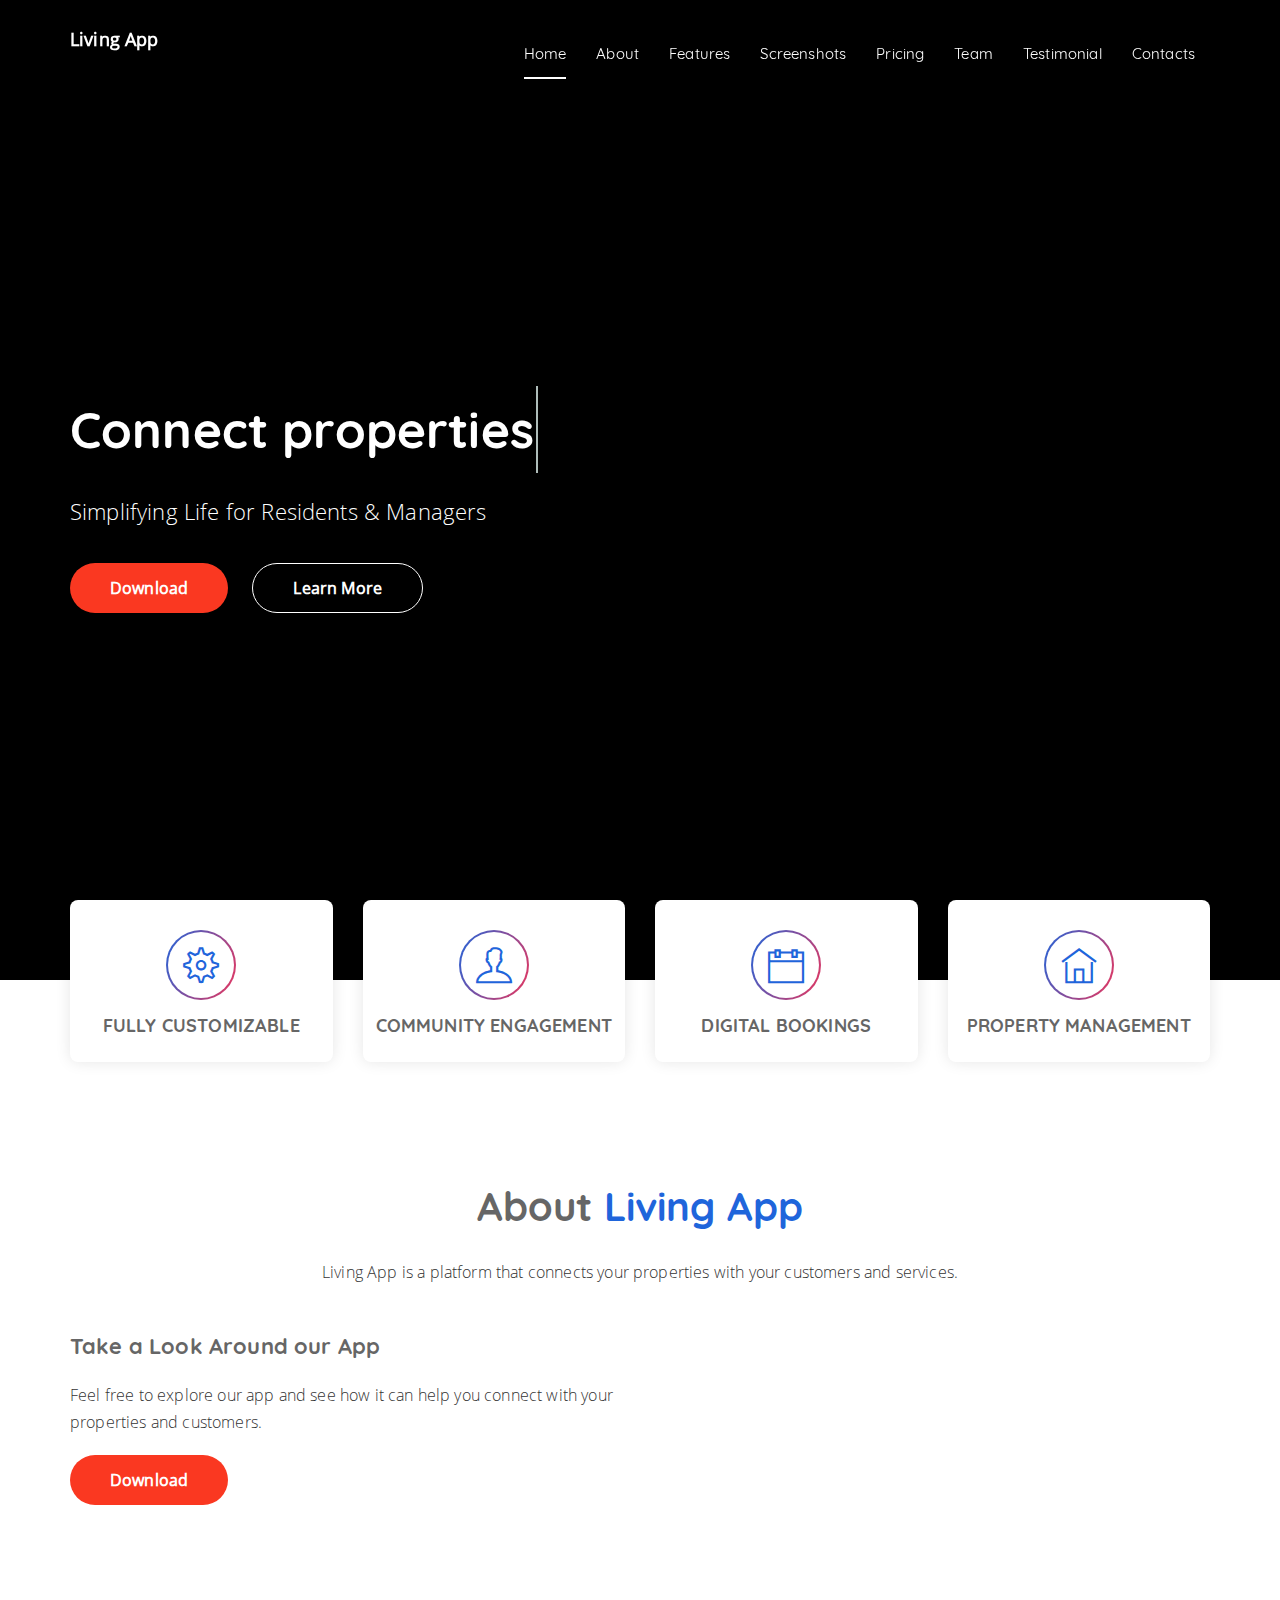
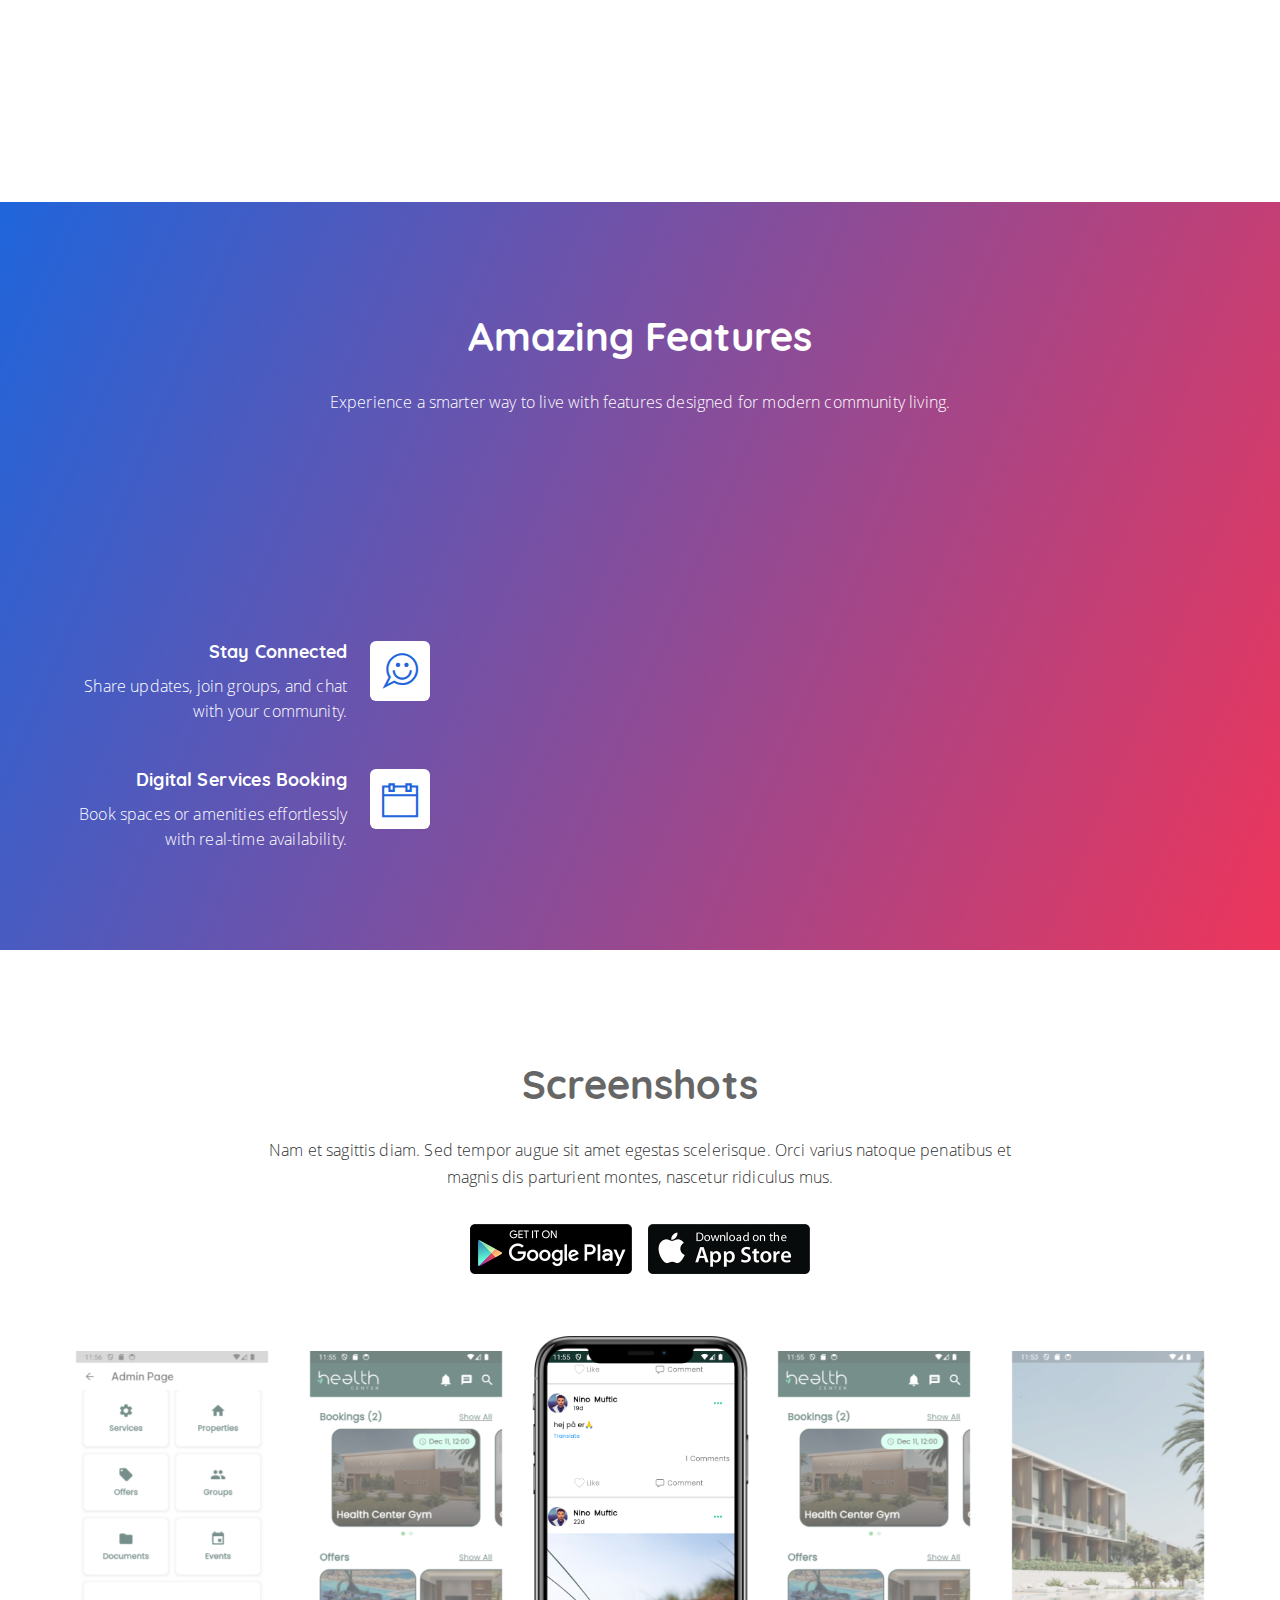
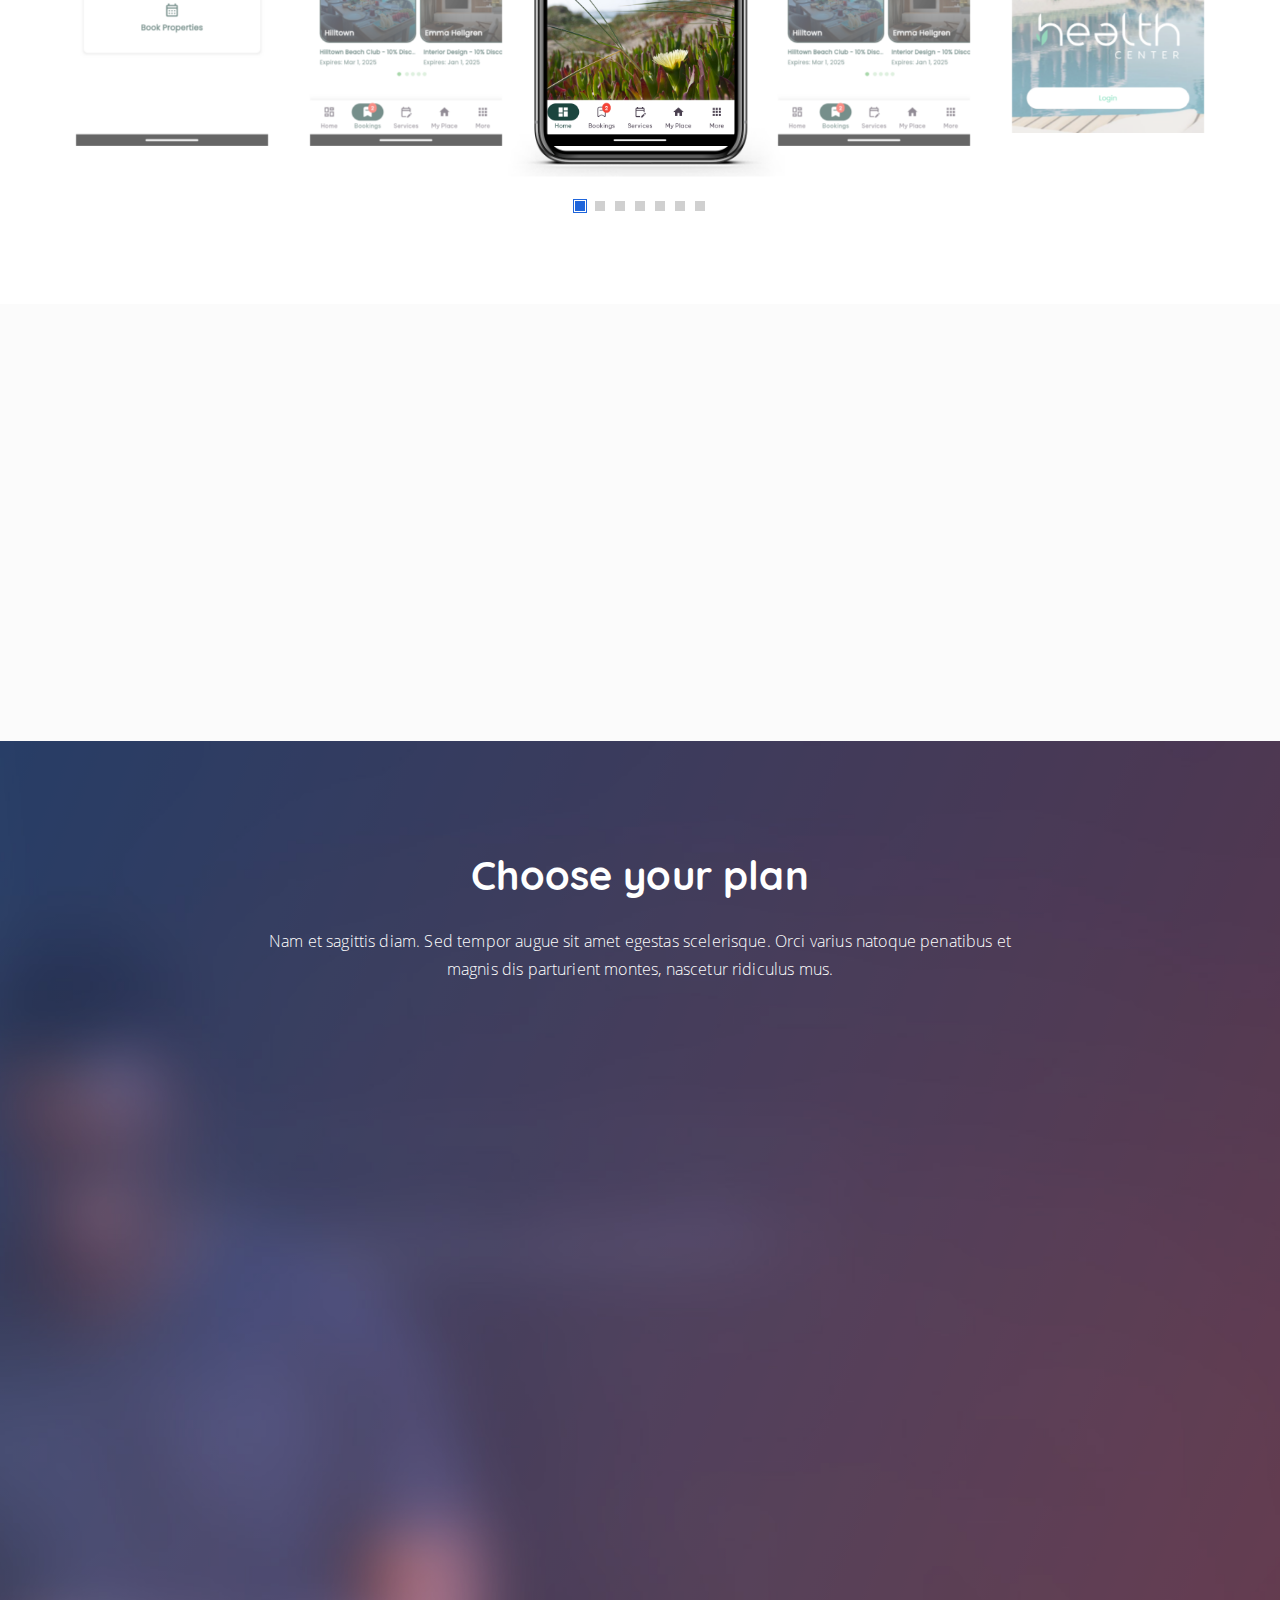
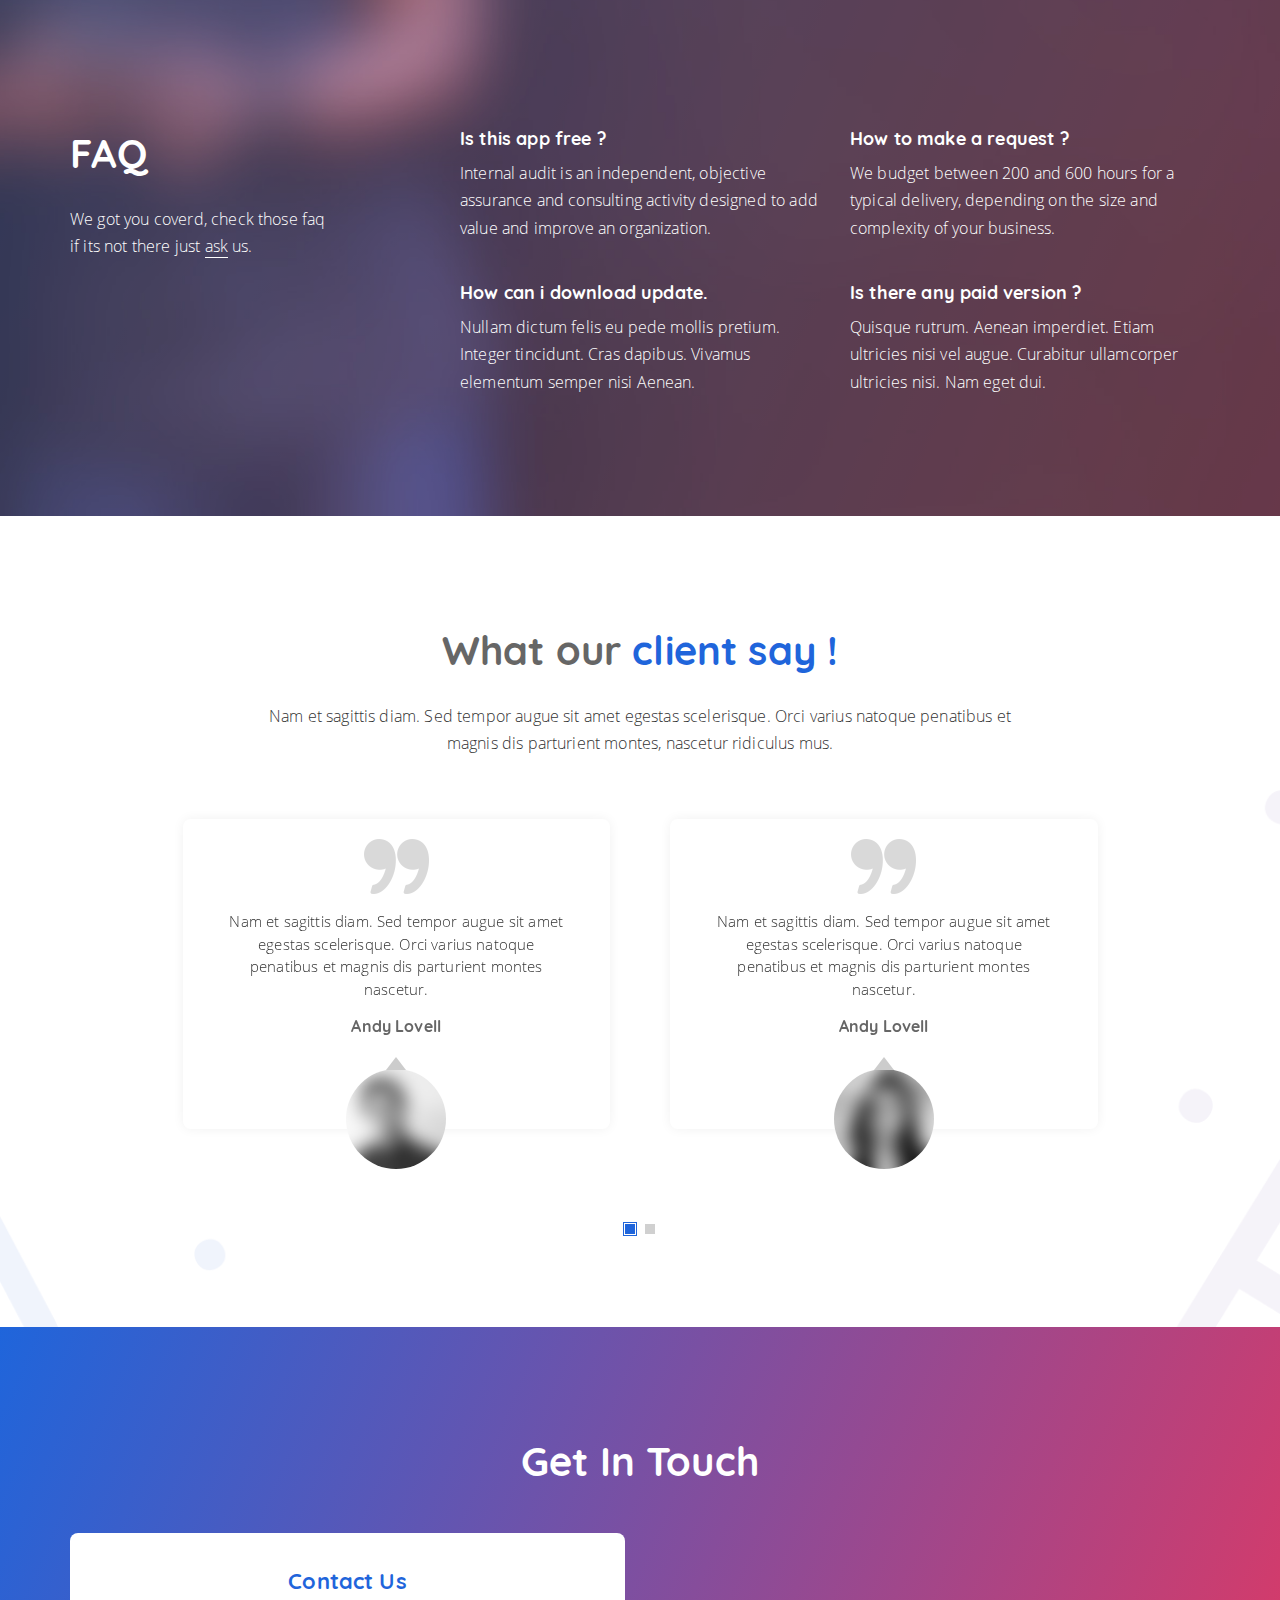
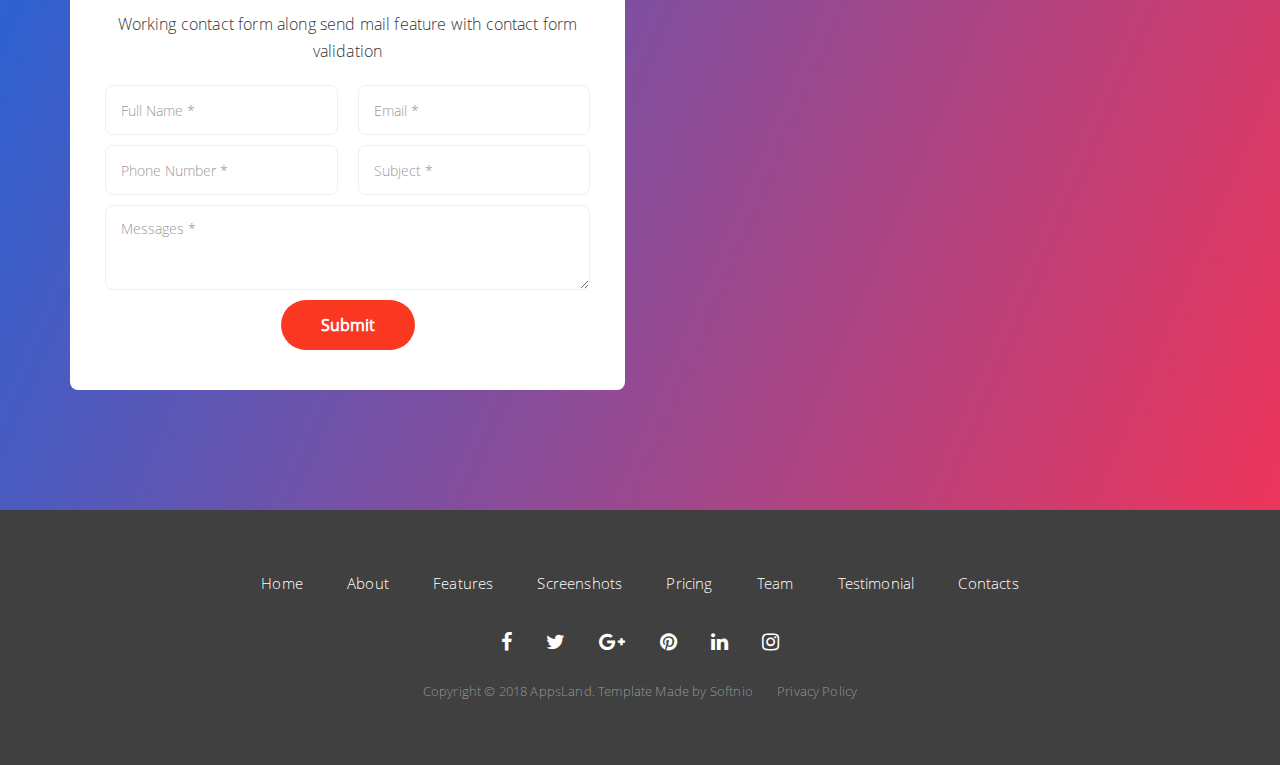
==== index.html @ a6876afb "more cleanup" ====
<!DOCTYPE html>
<html lang="zxx" class="js">
	<head>
		<meta charset="utf-8">
		<meta name="viewport" content="width=device-width, initial-scale=1.0">
		<meta name="description" content="AppsLand is a powerful App Landing HTML Template with full of customization options and features">
		<!-- Fav Icon  -->
		<link rel="shortcut icon" href="images/favicon.png">
		<!-- Site Title  -->
		<title>Living App | The Smart Community Platform for Modern Properties</title>
		<!-- Vendor Bundle CSS -->
		<link rel="stylesheet" href="assets/css/vendor.bundle.css" >
		<!-- Custom styles for this template -->
		<link href="assets/css/style.css?ver=131" rel="stylesheet">
		<link href="assets/css/theme.css?ver=131" rel="stylesheet">
		<style>
			.mockup-screen {
				transform-origin: center center;
				will-change: transform;
				position: absolute;
				transition: transform 0.8s cubic-bezier(0.4, 0, 0.2, 1);
				width: 100%;
				height: auto;
			}
			.mockup-screen-one {
				z-index: 3;
			}
			.mockup-screen-two {
				z-index: 2;
			}
			.mockup-screen-three {
				z-index: 1;
			}
			.header-mockup {
				position: relative;
				min-height: 500px;
			}
		</style>
	</head>
	<body class="overflow-scroll">
       	
		<!-- Start .header-section -->
		<div id="home" class="header-section flex-box-middle section gradiant-background overflow-hidden">
			<!-- <div id="particles-js" class="particles-container"></div> -->
			<div class="video-container">
				<video autoplay muted loop playsinline class="video-background">
					<source src="assets/videos/properties.mp4" type="video/mp4">
					Your browser does not support the video tag.
				</video>
				<div class="video-overlay"></div>
			</div>
			<div id="navigation" class="navigation is-transparent" data-spy="affix" data-offset-top="5">
				<nav class="navbar navbar-default">
					<div class="container">
						<!-- Brand and toggle get grouped for better mobile display -->
						<div class="navbar-header">
							<button type="button" class="navbar-toggle collapsed" data-toggle="collapse" data-target="#site-collapse-nav" aria-expanded="false">
								<span class="sr-only">Toggle navigation</span>
								<span class="icon-bar"></span>
								<span class="icon-bar"></span>
								<span class="icon-bar"></span>
							</button>
							<a class="navbar-brand" href="./">
								<span class="logo logo-light" style="color: white; font-weight: bold;">Living App</span>
								<span class="logo logo-color" style="color: #1a237e; font-weight: bold;">Living App</span>
							</a>
						</div>

						<!-- Collect the nav links, forms, and other content for toggling -->
						<div class="collapse navbar-collapse font-secondary" id="site-collapse-nav">
							<ul class="nav nav-list navbar-nav navbar-right">
								<li><a class="nav-item" href="#home">Home</a></li>
								<li><a class="nav-item" href="#about">About</a></li>
								<li><a class="nav-item" href="#features">Features</a></li>
								<li><a class="nav-item" href="#screenshots">Screenshots</a></li>
								<li><a class="nav-item" href="#pricing">Pricing</a></li>
								<li><a class="nav-item" href="#team">Team</a></li>
								<li><a class="nav-item" href="#testimonial">Testimonial</a></li>
								<li><a class="nav-item" href="#contacts">Contacts</a></li>
							</ul>
						</div><!-- /.navbar-collapse -->
					</div><!-- /.container -->
				</nav>
			</div><!-- .navigation -->
			
			<div class="header-content">
				<div class="container">
					<div class="row">
						<div class="col-md-6">
							<div class="header-texts">
								<h1 class="cd-headline clip is-full-width wow fadeInUp" data-wow-duration=".5s">
									<span>Connect </span> 
									<span class="cd-words-wrapper">
										<b class="is-visible">properties</b>
										<b>customers</b>
										<b>services</b>

									</span>
								</h1>
								<p class="lead wow fadeInUp" data-wow-duration=".5s" data-wow-delay=".3s">Simplifying Life for Residents & Managers</p>
								<ul class="buttons">
									<li><a href="#" class="button wow fadeInUp" data-wow-duration=".5s" data-wow-delay=".6s">Download</a></li>
									<li><a href="#" class="button button-border button-transparent wow fadeInUp" data-wow-duration=".5s" data-wow-delay=".9s">Learn More</a></li>
								</ul>
							</div>
						</div><!-- .col -->
					<!-- 	<div class="col-md-6 header-mockup">
							<div class="mockup-screen mockup-screen-one wow fadeInRight" data-wow-duration=".5s" id="mockup1"><img src="images/hs-1.png" alt="header screen" /></div>
							<div class="mockup-screen mockup-screen-two wow fadeInRight" data-wow-duration=".5s" data-wow-delay=".3s" id="mockup2"><img src="images/hs-2.png" alt="header screen" /></div>
							<div class="mockup-screen mockup-screen-three wow fadeInRight" data-wow-duration=".5s" data-wow-delay=".6s" id="mockup3"><img src="images/hs-3.png" alt="header screen" /></div>
						</div> -->
						<!-- .col -->
					</div><!-- .row -->
				</div><!-- .container -->
			</div><!-- .header-content -->	
		</div><!-- .header-section -->
		
		
		<!-- Start .feature-boxes  -->
		<div class="feature-boxes">
			<div class="container">
				<div class="row text-center">
					<div class="col-md-3 col-sm-6">
						<div class="box wow fadeInUp" data-wow-duration=".5s">
							<div class="box-icon">
								<em class="ti ti-settings"></em>
							</div>
							<h4>Fully Customizable</h4>
						</div>
					</div><!-- .col -->
					<div class="col-md-3 col-sm-6">
						<div class="box wow fadeInUp" data-wow-duration=".5s" data-wow-delay=".3s">
							<div class="box-icon">
								<em class="ti ti-user"></em>
							</div>
							<h4>Community Engagement</h4>
						</div>
					</div><!-- .col -->
					<div class="col-md-3 col-sm-6">
						<div class="box wow fadeInUp" data-wow-duration=".5s" data-wow-delay=".6s">
							<div class="box-icon">
								<em class="ti ti-calendar"></em>
							</div>
							<h4>Digital Bookings</h4>
						</div>
					</div><!-- .col -->
					<div class="col-md-3 col-sm-6">
						<div class="box wow fadeInUp" data-wow-duration=".5s" data-wow-delay=".9s">
							<div class="box-icon">
								<em class="ti ti-home"></em>
							</div>
							<h4>Property Management</h4>
						</div>
					</div><!-- .col -->
				</div><!-- .row -->
			</div><!-- .container -->
		</div><!-- .header-features -->
		
		
		<!-- Start .about-section  -->
		<div id="about" class="about-section section pb-90 white-bg">
			<div class="container tab-fix">
				<div class="section-head text-center">
					<div class="row">
						<div class="col-md-8 col-md-offset-2">
							<h2 class="heading">About <span>Living App</span></h2>
							<p>Living App is a platform that connects your properties with your customers and services.</p>
						</div>
					</div>
				</div><!-- .section-head -->
				<div class="row tab-center mobile-center">
					<div class="col-md-6">
						<div class="txt-entry">
							<h3>Take a Look Around our App</h3>
							<p>Feel free to explore our app and see how it can help you connect with your properties and customers.</p>
							<a href="#" class="button">Download</a>
						</div>
					</div><!-- .col -->
					<div class="col-md-6">
						<div class="video wow fadeInRight" data-wow-duration=".5s">
							<img src="images/about-video.jpg" alt="about-video" />
							<div class="video-overlay gradiant-background"></div>
							<a href="https://www.youtube.com/watch?v=kuceVNBTJio" class="video-play" data-effect="mfp-3d-unfold"><i class="fa fa-play"></i></a>
						</div>
					</div><!-- .col -->
				</div><!-- .row -->
			</div><!-- .container -->
		</div><!-- .about-section  -->
		
		
		<!-- Start .features-section  -->
		<div id="features" class="features-section section gradiant-background">
			<div class="container tab-fix">
				<div class="section-head heading-light text-center">
					<div class="row">
						<div class="col-md-8 col-md-offset-2">
							<h2 class="heading heading-light">Amazing Features</h2>
							<p>Experience a smarter way to live with features designed for modern community living.</p>
						</div>
					</div>
				</div><!-- .section-head -->
				<div class="features-content pt-10">
					<div class="row">
						<div class="col-md-4">
							<div class="features-list text-right tab-left mobile-left">
								<div class="single-features icon-right wow fadeIn">
									<em class="ti ti-palette"></em>
									<h4>Tailored & White-Labeled</h4>
									<p>Fully customizable to reflect your property's unique brand.</p>
								</div>
								<div class="single-features icon-right">
									<em class="ti ti-comments-smiley"></em>
									<h4>Stay Connected </h4>
									<p>Share updates, join groups, and chat with your community.</p>
								</div>
								<div class="single-features icon-right">
									<em class="ti ti-calendar"></em>
									<h4>Digital Services Booking</h4>
									<p>Book spaces or amenities effortlessly with real-time availability.</p>
								</div>
							</div>
						</div><!-- .col -->
						<div class="col-md-4 pull-right">
							<div class="features-list wow fadeIn">
								<div class="single-features">
									<em class="ti ti-crown"></em>
									<h4>Plan Social Gatherings</h4>
									<p>Organize events, RSVP, and keep everyone in the loop.</p>
								</div>
								<div class="single-features">
									<em class="ti ti-headphone-alt"></em>
									<h4>Instant Help, Anytime</h4>
									<p>Chat live with property staff for quick issue resolutions.</p>
								</div>
								<div class="single-features">
									<em class="ti ti-gift"></em>
									<h4>Support Locals & Save</h4>
									<p>Discover discounts at nearby shops, restaurants, and services.</p>
								</div>
							</div>
						</div><!-- .col -->
						<div class="col-md-4 text-center push-left">
							<div class="fearures-mockup iphonex wow fadeInUp" data-wow-duration="1s">
								<img src="images/sc-3.png" alt="features-mockup" />
							</div>
						</div><!-- .col -->
					</div><!-- .row -->
				</div><!-- .features-content -->
			</div><!-- .container -->
		</div><!-- .features-section  -->
		
		
		<!-- Start .screenshots-section  -->
		<div id="screenshots" class="screenshots-section section pb-120 white-bg">
			<div class="container">
				<div class="section-head text-center">
					<div class="row">
						<div class="col-md-8 col-md-offset-2">
							<h2 class="heading">Screenshots</h2>
							<p>Nam et sagittis diam. Sed tempor augue sit amet egestas scelerisque. Orci varius natoque penatibus et magnis dis parturient montes, nascetur ridiculus mus.</p>
							<ul class="download-buttons">
								<li><a href="#"><img src="images/google-play.png" alt="google-play" /></a></li>
								<li><a href="#"><img src="images/app-store.png" alt="app-store" /></a></li>
							</ul>
						</div>
					</div>
				</div><!-- .section-head  -->
				<div class="row">
					<div class="col-md-12">
						<div class="tab-fix">
							<div class="image-carousel has-carousel slide-screen iphonex owl-carousel owl-theme"  data-items="5" data-center="true" data-loop="true" data-auto="true" data-dots="true" data-navs="false">
								<div class="item"><img src="images/sc-1.png" alt="screenshoots" /></div>
								<div class="item"><img src="images/sc-2.png" alt="screenshoots" /></div>
								<div class="item"><img src="images/sc-3.png" alt="screenshoots" /></div>
								<div class="item"><img src="images/sc-4.png" alt="screenshoots" /></div>
								<div class="item"><img src="images/sc-5.png" alt="screenshoots" /></div>
								<div class="item"><img src="images/sc-6.png" alt="screenshoots" /></div>
								<div class="item"><img src="images/sc-2.png" alt="screenshoots" /></div>
							</div>
						</div><!-- .col -->
					</div><!-- .col -->
				</div><!-- .row -->
			</div><!-- .container-fluid -->
		</div><!-- .screenshots-section  -->
		
		
		<!-- Start .statistics-section  -->
		<div class="statistics-section section pt-120 pb-90 grey-background">
			<div class="container">
				<div class="row text-center">
					<div class="col-md-3 col-sm-6">
						<div class="box wow fadeIn" data-wow-duration=".5s">
							<div class="box-icon">
								<em class="ti ti-user"></em>
							</div>
							<h5>156k<span class="font-primary">Happy User</span></h5>
						</div>
					</div><!-- .col  -->
					<div class="col-md-3 col-sm-6">
						<div class="box wow fadeIn" data-wow-duration=".5s" data-wow-delay=".3s">
							<div class="box-icon">
								<em class="ti ti-list-ol"></em>
							</div>
							<h5>1529k<span class="font-primary">Line of Code</span></h5>
						</div>
					</div><!-- .col  -->
					<div class="col-md-3 col-sm-6">
						<div class="box wow fadeIn" data-wow-duration=".5s" data-wow-delay=".6s">
							<div class="box-icon">
								<em class="ti ti-download"></em>
							</div>
							<h5>156k<span class="font-primary">Downloads</span></h5>
						</div>
					</div><!-- .col  -->
					<div class="col-md-3 col-sm-6">
						<div class="box wow fadeIn" data-wow-duration=".5s" data-wow-delay=".9s">
							<div class="box-icon">
								<em class="ti ti-star"></em>
							</div>
							<h5>4.9/5<span class="font-primary">App Rates</span></h5>
						</div>
					</div><!-- .col  -->
				</div><!-- .row  -->
			</div><!-- .container  -->
		</div><!-- Start .statistics-section  -->
		
		
		<!-- Start .pricing-section  -->
		<div id="pricing" class="pricing-section section pb-80">
			<div class="imagebg">
				<img src="images/pricing-bg.jpg" alt="pricing-bg">
			</div>
			<div class="gradiant-background gradiant-overlay gradiant-light"></div><!-- .gradiant-background  /exta div for transparent gradiant overlay /  -->
			<div class="container tab-fix">
				<div class="section-head heading-light text-center">
					<div class="row">
						<div class="col-md-8 col-md-offset-2">
						<h2 class="heading heading-light">Choose your plan</h2>
						<p>Nam et sagittis diam. Sed tempor augue sit amet egestas scelerisque. Orci varius natoque penatibus et magnis dis parturient montes, nascetur ridiculus mus.</p>
						</div>
					</div>
				</div><!-- .col -->
				<div class="row text-center">
					<div class="col-md-4 col-sm-12">
						<div class="pricing-box wow fadeIn" data-wow-duration="1s">
							<div class="pricing-top gradiant-background">
								<h5>Basic Plan</h5>
								<h2>$19.99</h2>
							</div>
							<div class="pricing-bottom">
								<ul class="text-left">
									<li><em class="ti ti-check"></em>Always Open</li>
									<li><em class="ti ti-check"></em>Free Tutorial</li>
									<li><em class="ti ti-close"></em>24/7 Live Support</li>
									<li><em class="ti ti-close"></em>Free Subscription</li>
									<li><em class="ti ti-close"></em>12 Videos</li>
								</ul>
								<a href="#" class="button button-uppercase"> Sign Up</a>
							</div>
						</div>
					</div><!-- .col  -->
					<div class="col-md-4 col-sm-12">
						<div class="pricing-box wow fadeIn" data-wow-duration="1s">
							<div class="pricing-top gradiant-background">
								<span class="pricing-badge">Most Popular</span>
								<h5>Premium plan</h5>
								<h2>$31.99</h2>
							</div>
							<div class="pricing-bottom">
								<ul class="text-left">
									<li><em class="ti ti-check"></em>Always Open</li>
									<li><em class="ti ti-check"></em>Free Tutorial</li>
									<li><em class="ti ti-check"></em>24/7 Live Support</li>
									<li><em class="ti ti-close"></em>Free Subscription</li>
									<li><em class="ti ti-close"></em>12 Videos</li>
								</ul>
								<a href="#" class="button button-uppercase"> Sign Up</a>
							</div>
						</div>
					</div><!-- .col  -->
					<div class="col-md-4 col-sm-12">
						<div class="pricing-box wow fadeIn" data-wow-duration="1s">
							<div class="pricing-top gradiant-background">
								<h5>Business Plan</h5>
								<h2>$49.99</h2>
							</div>
							<div class="pricing-bottom">
								<ul class="text-left">
									<li><em class="ti ti-check"></em>Always Open</li>
									<li><em class="ti ti-check"></em>Free Tutorial</li>
									<li><em class="ti ti-check"></em>24/7 Live Support</li>
									<li><em class="ti ti-check"></em>Free Subscription</li>
									<li><em class="ti ti-check"></em>12 Videos</li>
								</ul>
								<a href="#" class="button button-uppercase"> Sign Up</a>
							</div>
						</div>
					</div><!-- .col  -->
				</div><!-- .row -->
				<div class="faq pt-90">
					<div class="row tab-center mobile-center tab-fix">
						<div class="col-md-3">
							<div class="side-heading heading-light">
								<h2 class="heading heading-light">FAQ</h2>
								<p>We got you coverd, check those faq if its not there just <a class="nav-item" href="#contacts">ask</a> us.</p>
							</div>
						</div><!-- .col  -->
						<div class="col-md-8 col-md-offset-1">
							<div class="row">
								<div class="col-sm-6">
									<div class="faqs">
										<h4 class="faq-heading">Is this app free ?</h4>
										<p>Internal audit is an independent, objective assurance and consulting activity designed to add value and improve an organization.</p>
									</div>
								</div><!-- .col  -->
								<div class="col-sm-6">
									<div class="faqs">
										<h4 class="faq-heading">How to make a request ?</h4>
										<p>We budget between 200 and 600 hours for a typical delivery, depending on the size and complexity of your business.</p>
									</div>
								</div><!-- .col  -->
							</div><!-- .row  -->
							<div class="row">
								<div class="col-sm-6">
									<div class="faqs">
										<h4 class="faq-heading">How can i download update.</h4>
										<p>Nullam dictum felis eu pede mollis pretium. Integer tincidunt. Cras dapibus. Vivamus elementum semper nisi Aenean.</p>
									</div>
								</div><!-- .col  -->
								<div class="col-sm-6">
									<div class="faqs">
										<h4 class="faq-heading">Is there any paid version ?</h4>
										<p>Quisque rutrum. Aenean imperdiet. Etiam ultricies nisi vel augue. Curabitur ullamcorper ultricies nisi. Nam eget dui.</p>
									</div>
								</div><!-- .col  -->
							</div><!-- .row  -->
						</div><!-- .col  -->
					</div><!-- .row  -->
				</div><!-- .faq  -->
			</div><!-- .container -->
		</div><!-- .pricing-section  -->
		
		<!-- Start .testimonial-section  -->
		<div id="testimonial" class="testimonial-section section white-bg pb-120">
			<div class="imagebg">
				<img src="images/testimonial-bg.png" alt="testimonial-bg">
			</div>
			<div class="container">
				<div class="section-head text-center">
					<div class="row">
						<div class="col-md-8 col-md-offset-2">
							<h2 class="heading">What our <span>client say !</span></h2>
							<p>Nam et sagittis diam. Sed tempor augue sit amet egestas scelerisque. Orci varius natoque penatibus et magnis dis parturient montes, nascetur ridiculus mus.</p>
						</div>
					</div>
				</div><!-- .section-head  -->
				<div class="row">
					<div class="col-md-10 col-md-offset-1">
						<div class="testimonial-carousel has-carousel" data-items="2" data-loop="true" data-dots="true" data-auto="true" data-navs="false">
							<div class="item text-center">
								<div class="quotes">
									<img src="images/quote-icon.png" class="quote-icon" alt="quote-icon" />
									<blockquote>Nam et sagittis diam. Sed tempor augue sit amet egestas scelerisque. Orci varius natoque penatibus et magnis dis parturient montes nascetur.</blockquote>
									<h6>Andy Lovell</h6>
									<div class="client-image">
										<img src="images/client-1.jpg" alt="client" />
									</div>
								</div>
							</div>
							<div class="item text-center">
								<div class="quotes">
									<img src="images/quote-icon.png" class="quote-icon" alt="quote-icon" />
									<blockquote>Nam et sagittis diam. Sed tempor augue sit amet egestas scelerisque. Orci varius natoque penatibus et magnis dis parturient montes nascetur.</blockquote>
									<h6>Andy Lovell</h6>
									<div class="client-image">
										<img src="images/client-2.jpg" alt="client" />
									</div>
								</div>
							</div>
							<div class="item text-center">
								<div class="quotes">
									<img src="images/quote-icon.png" class="quote-icon" alt="quote-icon" />
									<blockquote>Nam et sagittis diam. Sed tempor augue sit amet egestas scelerisque. Orci varius natoque penatibus et magnis dis parturient montes nascetur.</blockquote>
									<h6>Andy Lovell</h6>
									<div class="client-image">
										<img src="images/client-1.jpg" alt="client" />
									</div>
								</div>
							</div>
						</div><!-- .testimonial-carousel  -->
					</div><!-- .col  -->
				</div><!-- .row  -->
			</div><!-- .container  -->
		</div><!-- .testimonial-section  -->
		
		
		<!-- Start .contact-section  -->
		<div id="contacts" class="contact-section section gradiant-background pb-90">
			<div class="container">
				<div class="section-head heading-light text-center">
					<div class="row">
						<div class="col-md-8 col-md-offset-2">
							<h2 class="heading heading-light">Get In Touch</h2>
						</div>
					</div>
				</div>
				<div class="row">
					<div class="col-md-6">
						<div class="contact-form white-bg text-center">
							<h3>Contact Us</h3>
							<p>Working contact form along send mail feature with contact form validation</p>
							<form id="contact-form" class="form-message" action="form/contact.php" method="post">
								<div class="form-results"></div>
								<div class="form-group row fix-gutter-10">
									<div class="form-field col-sm-6 gutter-10 form-m-bttm">
										<input name="contact-name" type="text" placeholder="Full Name *" class="form-control required">
									</div>
									<div class="form-field col-sm-6 gutter-10">
										<input name="contact-email" type="email" placeholder="Email *" class="form-control required email">
									</div>
								</div>
								<div class="form-group row fix-gutter-10">
									<div class="form-field col-md-6 gutter-10 form-m-bttm">
										<input name="contact-phone" type="text" placeholder="Phone Number *" class="form-control required">
									</div>
									<div class="form-field col-md-6 gutter-10">
										<input name="contact-subject" type="text" placeholder="Subject *" class="form-control required">
									</div>
								</div>
								<div class="form-group row">
									<div class="form-field col-md-12">
										<textarea name="contact-message" placeholder="Messages *" class="txtarea form-control required"></textarea>
									</div>
								</div>
								<input type="text" class="hidden" name="form-anti-honeypot" value="">
								<button type="submit" class="button solid-btn sb-h">Submit</button>
							</form>
						</div>
					</div><!-- .col  -->
				<!-- 	<div class="col-md-6">
						<div class="contact-info white-bg">
							<div class="row">
								<div class="col-sm-6">
									<h6><em class="fa fa-envelope"></em> example@gmail.com</h6>
								</div>
								<div class="col-sm-6">
									<h6><em class="fa fa-phone"></em> (+123) 456 - 7890</h6>
								</div>
							</div>
							<div class="row">
								<div class="col-sm-12">
									<h6><em class="fa fa-map-marker"></em> 217 Summit Boulevard Birmingham, AL 35243</h6>
								</div>
							</div>
						</div>
						<div id="gMap" class="google-map"></div>
					</div> -->
				</div><!-- .row  -->
			</div><!-- .container  -->
		</div><!-- .contact-section  -->
		
		
		<!-- Start .footer-section  -->
		<div class="footer-section section">
			<div class="container">
				<div class="row text-center">
					<div class="col-md-12">
						<ul class="footer-navigation inline-list">
							<li><a class="nav-item" href="#home">Home</a></li>
							<li><a class="nav-item" href="#about">About</a></li>
							<li><a class="nav-item" href="#features">Features</a></li>
							<li><a class="nav-item" href="#screenshots">Screenshots</a></li>
							<li><a class="nav-item" href="#pricing">Pricing</a></li>
							<li><a class="nav-item" href="#team">Team</a></li>
							<li><a class="nav-item" href="#testimonial">Testimonial</a></li>
							<li><a class="nav-item" href="#contacts">Contacts</a></li>
						</ul>
						<ul class="social-list inline-list">
							<li><a href="#"><em class="fa fa-facebook"></em></a></li>
							<li><a href="#"><em class="fa fa-twitter"></em></a></li>
							<li><a href="#"><em class="fa fa-google-plus"></em></a></li>
							<li><a href="#"><em class="fa fa-pinterest"></em></a></li>
							<li><a href="#"><em class="fa fa-linkedin"></em></a></li>
							<li><a href="#"><em class="fa fa-instagram"></em></a></li>
						</ul>
						<ul class="footer-links inline-list">
							<li>Copyright © 2018 AppsLand. Template Made by <a target="_blank" href="http://softnio.com/">Softnio</a></li>
							<li><a href="#">Privacy Policy</a></li>
						</ul>
					</div><!-- .col  -->
				</div><!-- .row  -->
			</div><!-- .container  -->
		</div><!-- .footer-section  -->
		
		<!-- Preloader !remove please if you do not want -->
		<div id="preloader"><div id="status">&nbsp;</div></div> 
		<!-- Preloader End -->
		
		<!-- Google Map Script -->
		<script src="https://maps.google.com/maps/api/js?key=AIzaSyD6cxB4idvB67_Mz1ScQn-_nBJmltUaS-g"></script> 
		<script src="assets/js/googleMap.js"></script>

		<!-- JavaScript
		================================================== -->
		<!-- Placed at the end of the document so the pages load faster -->
		
		<script src="assets/js/jquery.bundle.js"></script>
		<script src="assets/js/script.js"></script>
		
		<script>
		document.addEventListener('DOMContentLoaded', function() {
			const mockups = document.querySelectorAll('.mockup-screen');
			let isAnimating = false;
			
			mockups.forEach(mockup => {
				mockup.addEventListener('click', function(e) {
					if (isAnimating) return;
					isAnimating = true;
					
					const clickedMockup = e.currentTarget;
					const positions = Array.from(mockups).map(m => ({
						element: m,
						class: m.className
					}));
					
					// Animate clicked mockup
					clickedMockup.style.transform = 'translate(20px, -20px) rotate(5deg)';
					
					setTimeout(() => {
						// Update positions
						mockups[0].className = positions[2].class;
						mockups[1].className = positions[0].class;
						mockups[2].className = positions[1].class;
						
						// Reset transform
						clickedMockup.style.transform = 'none';
						
						setTimeout(() => {
							isAnimating = false;
						}, 800);
					}, 400);
				});
			});
		});
		</script>
		
	</body>
</html>
---- assets/css/theme.css ----
/*!
Template :	AppsLand @by Softnio
Preset   :	Default
Version	 :	1.3.1
Updated	 :	10.22.2018
*/
.active .steps h4,
.heading span,
.box-icon .fa,
.box-icon .ti,
.video-play,
.video-play:hover,
.video-play:focus,
.owl-theme .owl-nav [class*=owl-],
.single-features .ti,
.single-features .fa,
.contact-form h3,
.contact-info h6 .fa,
.footer-navigation li a:hover,
.social-list li a:hover,
.owl-theme .owl-nav [class*="owl-"]:hover,
.footer-links li a:hover{
	color:#1F65DB;
}

.pricing-bottom .ti-check{
	color:#00d578;
}

.pricing-bottom .ti-close{
	color:#de0000;
}

.owl-theme .owl-dots .owl-dot span:after,
.affix .navbar-default .navbar-toggle, 
.affix .navbar-default .navbar-toggle,
.navbar-default .navbar-toggle:hover, 
.navbar-default .navbar-toggle:focus {
	border-color:#1F65DB;
}
.primary-bg{
	background: #1F65DB;
}
.secondary-bg{
	background: #ED355B;
}
.owl-theme .owl-dots .owl-dot.active span, 
.owl-theme .owl-dots .owl-dot:hover span,
.affix .navbar-default .navbar-toggle, 
.affix .navbar-default .navbar-toggle,
.navbar-default .navbar-toggle:hover, 
.navbar-default .navbar-toggle:focus {
	background: #1F65DB;
}
.button{
	background: #FA3821;
}
.button:hover {
	background: #1F65DB;
}
.header-texts .button{
	background: #FA3821;
	color: #fff;
}
.header-texts .button:hover {
	background: #fff;
	color: #FA3821;
}
.button.button-transparent{
	background:transparent;
}
.button.button-transparent:hover{
	background: #fff;
	color: #FA3821;
	border-color: #fff;
}

.navbar-default .navbar-nav > li > a.button,
.navbar-default .navbar-nav > li > a.button:focus{
	border:2px solid #FA3821;
	background: #FA3821;
}
.navbar-default .navbar-nav > li > a.button:hover{
	color: #FA3821;
}
.affix .navbar-default .navbar-nav > li > a.button:hover,
.affix .navbar-default .navbar-nav > li.active > a.button,
.affix .navbar-default .navbar-nav > li.active > a.button:focus{
	color: #FA3821;
	border-color: #FA3821;
}

.gradiant-background,
.box-icon,
.team-member .team-photo:after{
	background-image: -o-linear-gradient(157deg, #ED355B 0%, #1F65DB 100%);
	background-image: linear-gradient(293deg, #ED355B 0%, #1F65DB 100%);
}
.meta-heading{
	color: #1F65DB;
	margin-bottom: 5px;
}
.feature-col .icon{
	background: #F2F7FF;
	color: #1F65DB;
}
.button.alt{
	background: #fff;
	color: #1F65DB;
}
.button.alt:hover{
	background: #1F65DB;
	color: #fff;
}
.button.light{
	background: #F2F7FF;
	color: #1F65DB;
}
.button.light:hover{
	background:#00deec; 
	color: #fff;
}
.bg-circle .small, .bg-circle .big{
	background: #F2F7FF;
}
.bg-circle .big:before{
	background-image: -o-linear-gradient(157deg, #fff 0%, #ED355B 100%);
	background-image: linear-gradient(157deg, #fff 0%, #ED355B 100%);
}
.bg-circle .big:after{
	background-image: -o-linear-gradient(157deg, #fff 0%, #1F65DB 100%);
	background-image: linear-gradient(157deg, #fff 0%, #1F65DB 100%);
}
 .pricing-box.alt h5{
 	color: #1F65DB;
 }

@media only screen and (max-width: 991px) {
	.navbar-default .in .navbar-nav > li > a:hover,
	.navbar-default .in .navbar-nav > li > a:focus,
	.affix .navbar-default .navbar-nav > li > a:hover,
	.affix .navbar-default .navbar-nav > li > a:focus,
	.affix .navbar-default .navbar-nav > .active > a, 
	.affix .navbar-default .navbar-nav > .active > a:hover, 
	.affix .navbar-default .navbar-nav > .active > a:focus {
		background:#1F65DB;
	}

}

.theme-pro .section.gradiant-background{
	background: #ecf4fd;
}
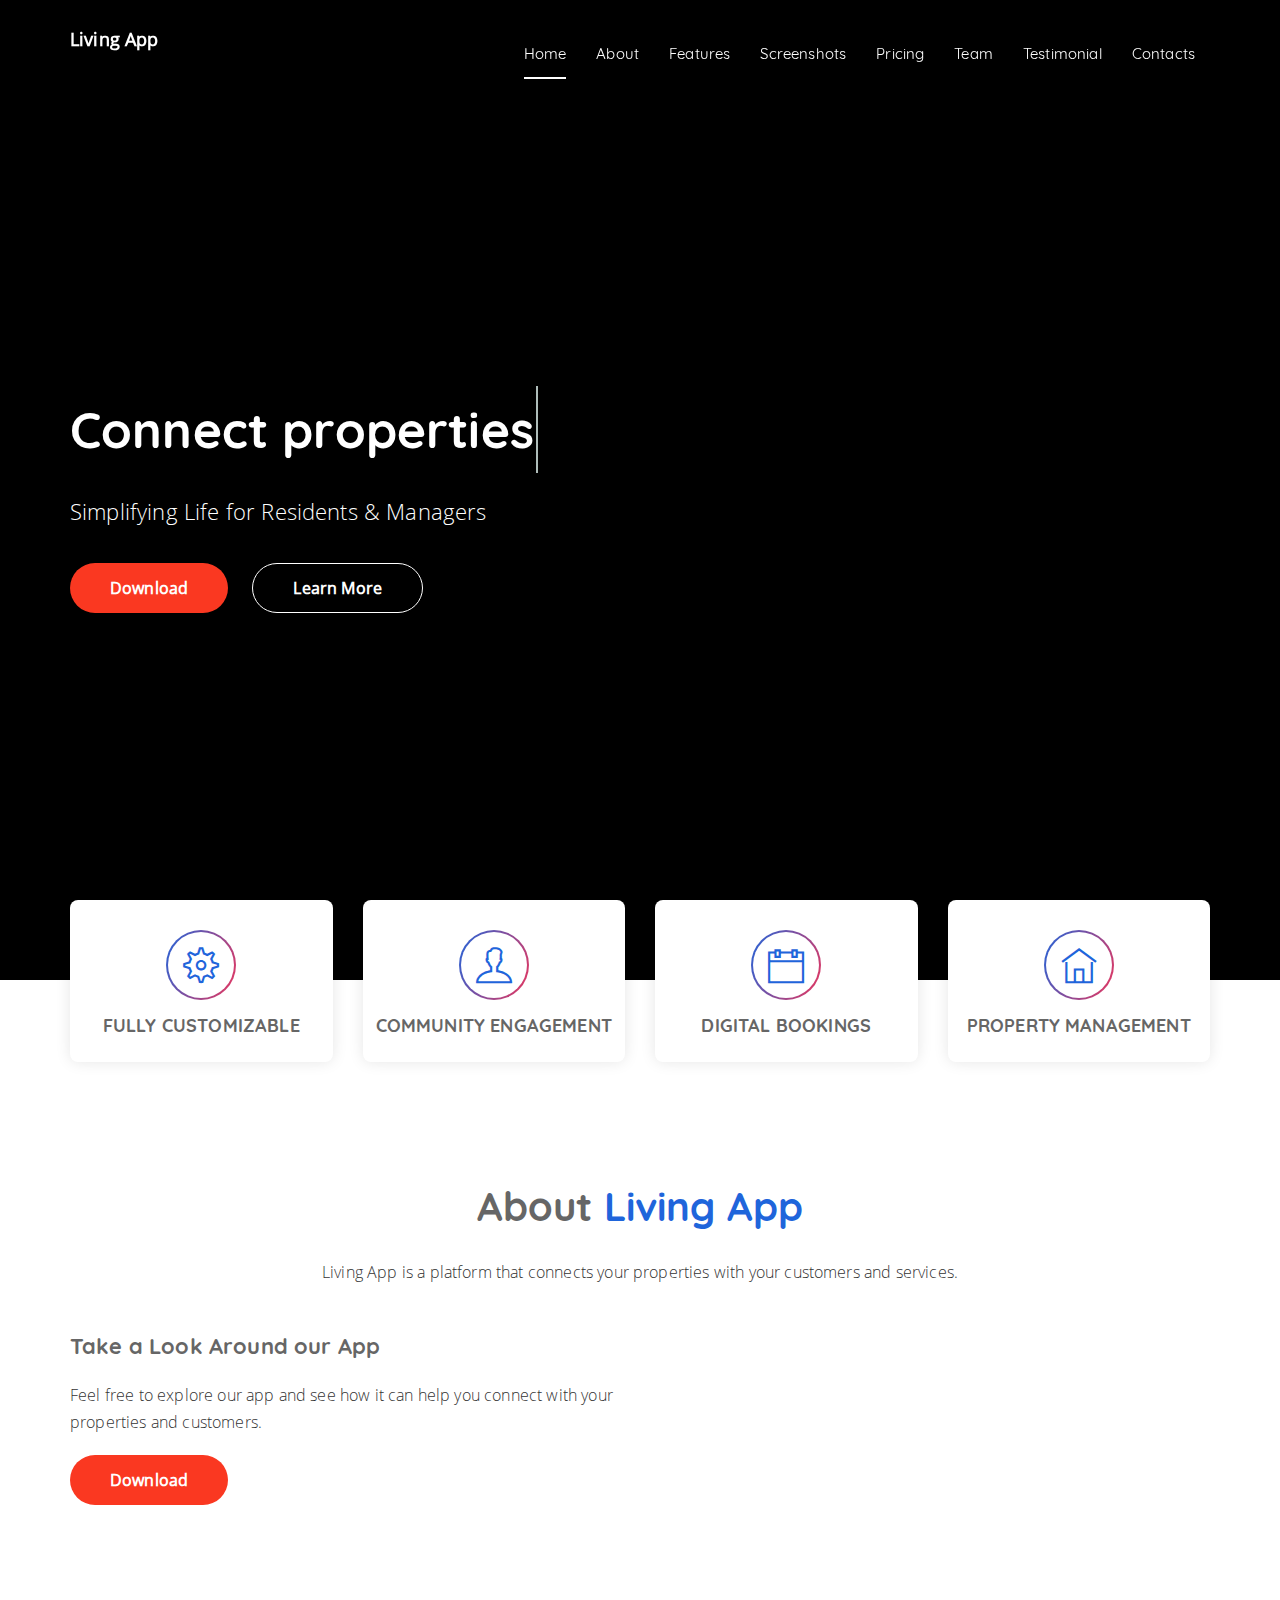
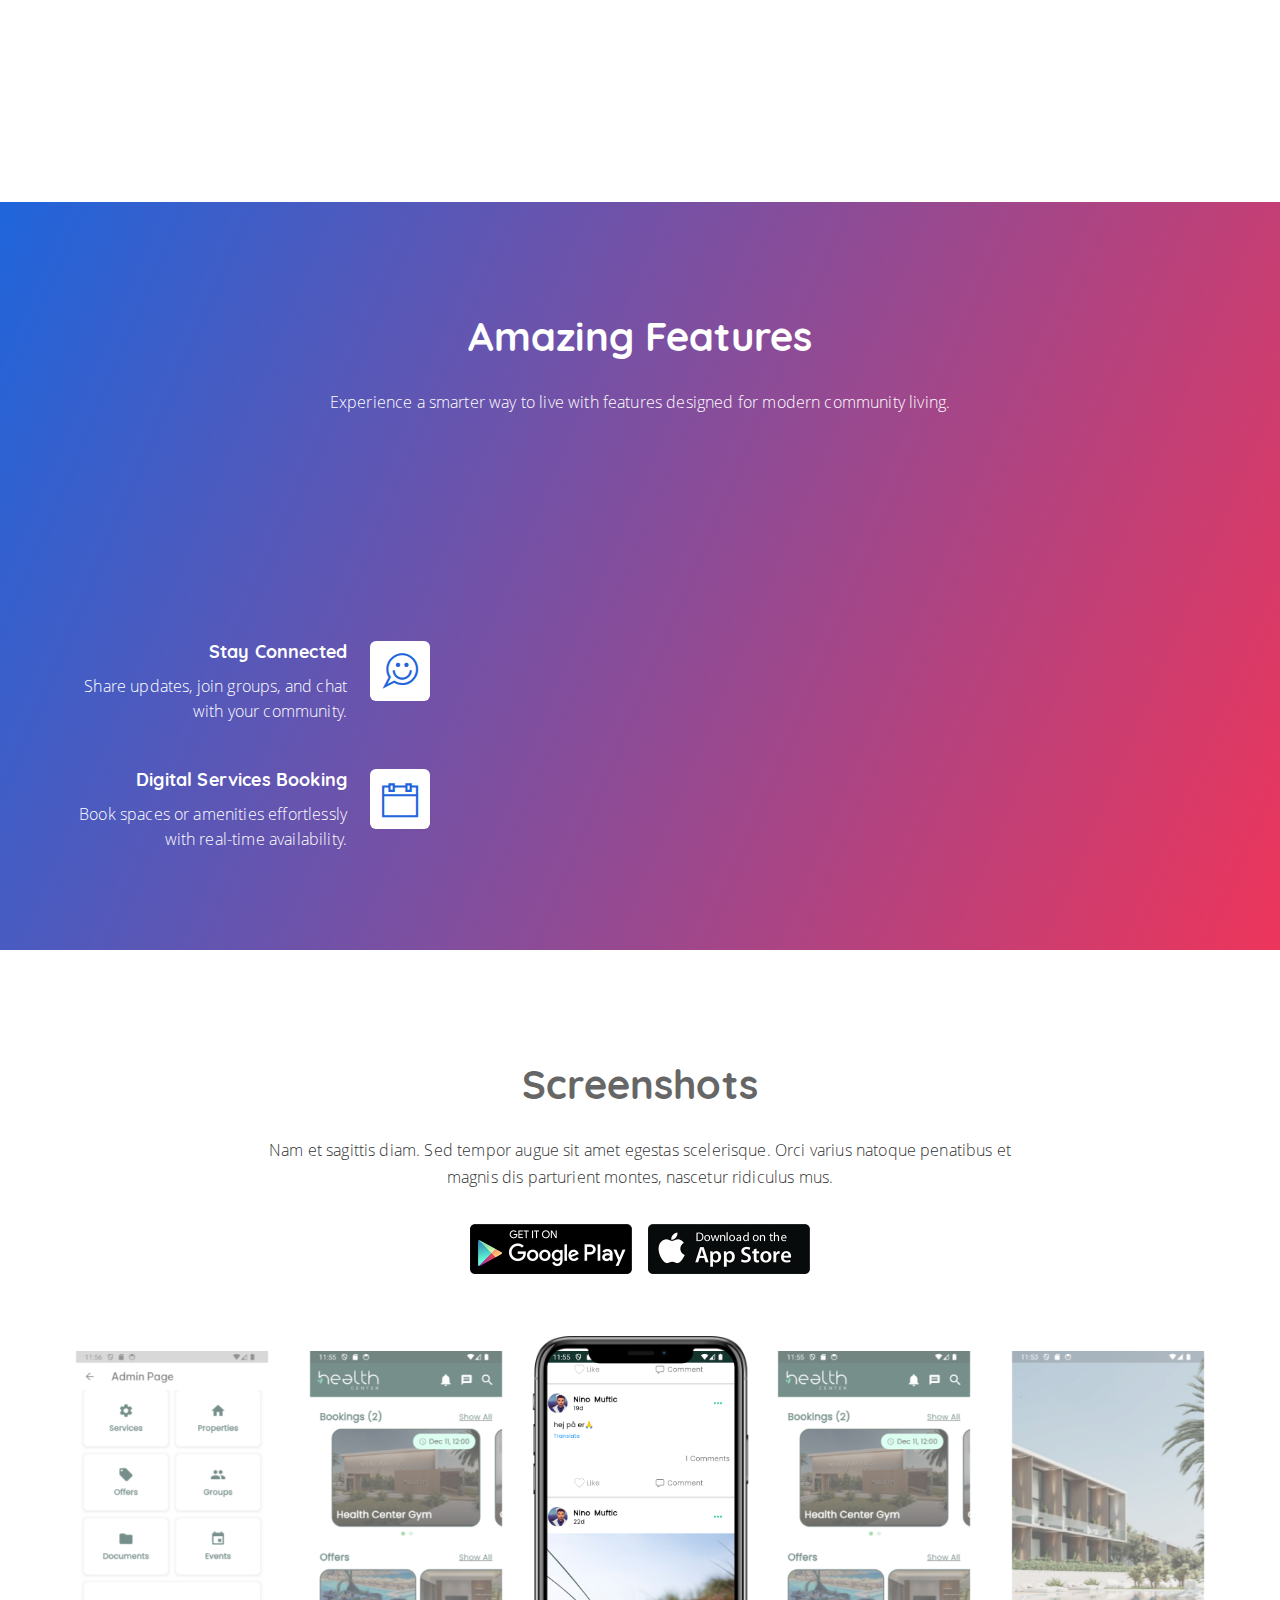
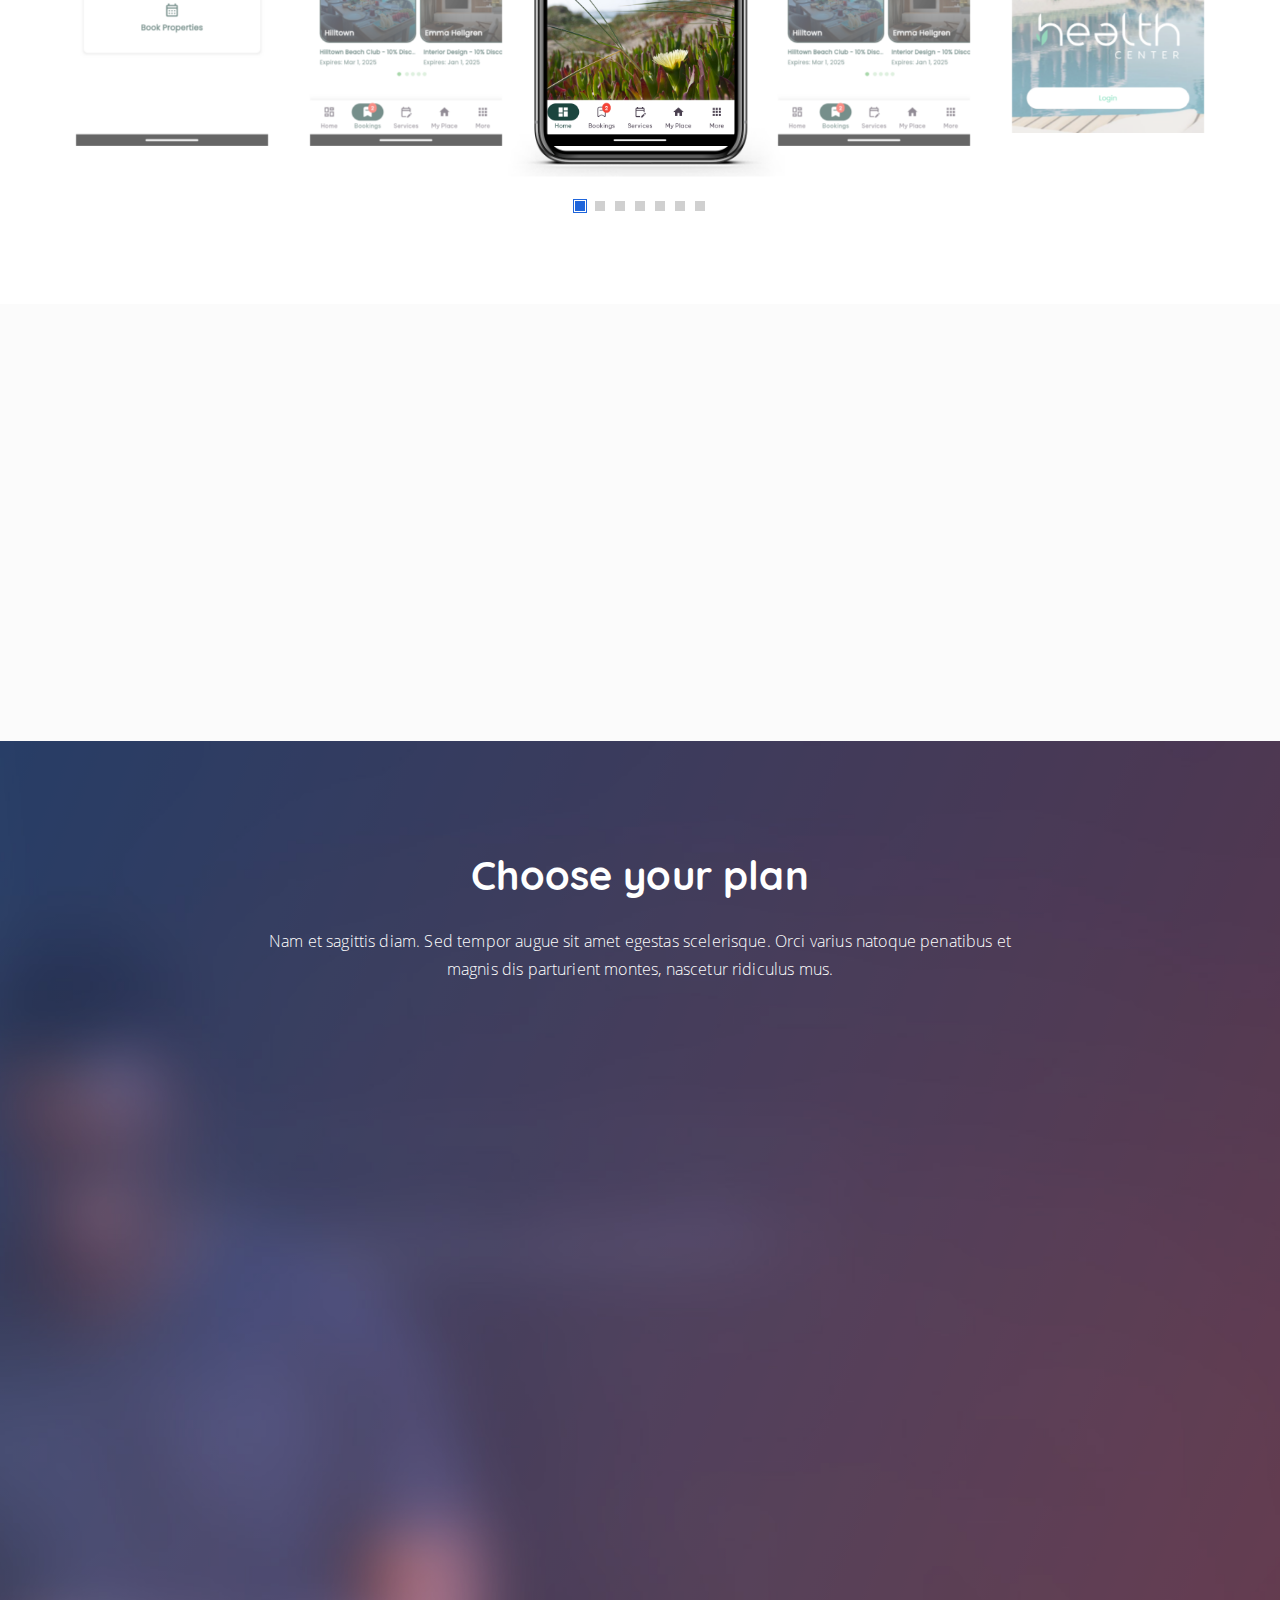
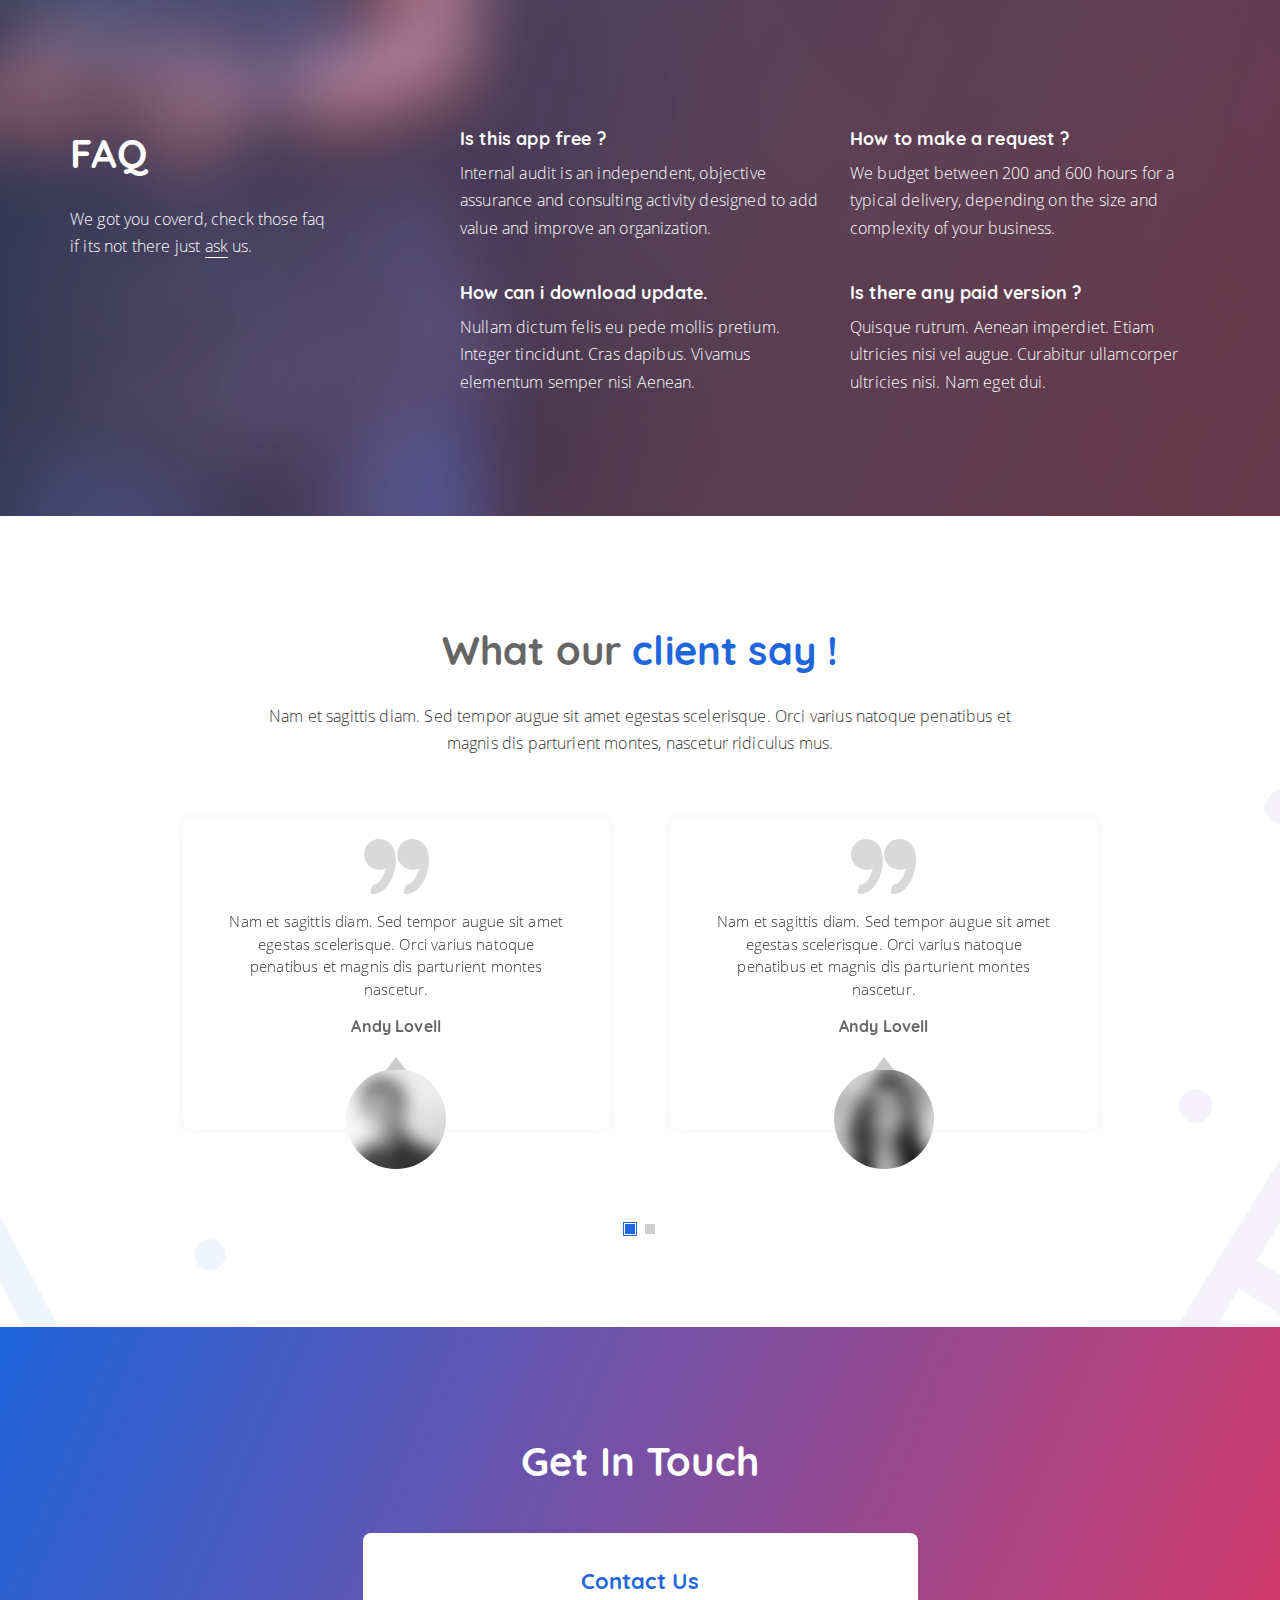
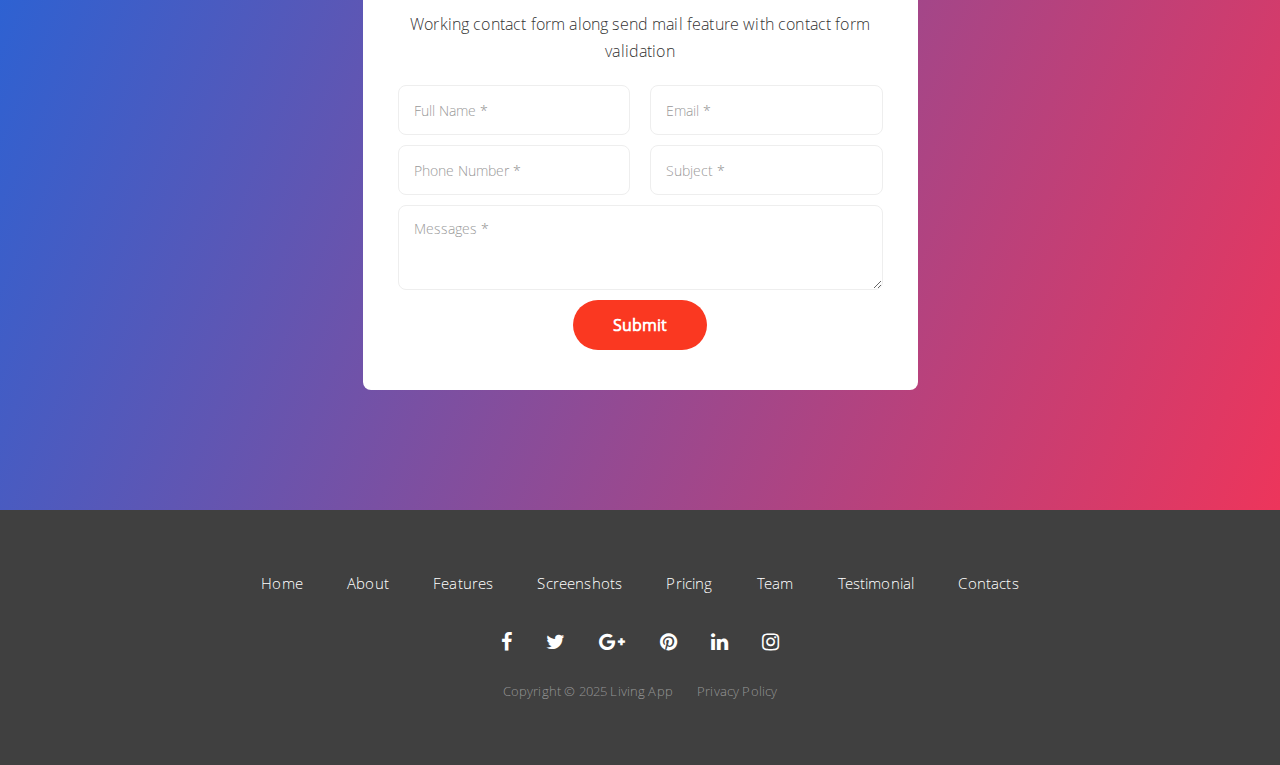
==== commit 6603ecc0: "fix contact" ====
--- a/index.html
+++ b/index.html
@@ -505,7 +505,8 @@
 					</div>
 				</div>
 				<div class="row">
-					<div class="col-md-6">
+					<!-- Centered "Contact Us" column -->
+					<div class="col-md-6 col-md-offset-3 col-sm-8 col-sm-offset-2">
 						<div class="contact-form white-bg text-center">
 							<h3>Contact Us</h3>
 							<p>Working contact form along send mail feature with contact form validation</p>
@@ -536,28 +537,10 @@
 								<button type="submit" class="button solid-btn sb-h">Submit</button>
 							</form>
 						</div>
-					</div><!-- .col  -->
-				<!-- 	<div class="col-md-6">
-						<div class="contact-info white-bg">
-							<div class="row">
-								<div class="col-sm-6">
-									<h6><em class="fa fa-envelope"></em> example@gmail.com</h6>
-								</div>
-								<div class="col-sm-6">
-									<h6><em class="fa fa-phone"></em> (+123) 456 - 7890</h6>
-								</div>
-							</div>
-							<div class="row">
-								<div class="col-sm-12">
-									<h6><em class="fa fa-map-marker"></em> 217 Summit Boulevard Birmingham, AL 35243</h6>
-								</div>
-							</div>
-						</div>
-						<div id="gMap" class="google-map"></div>
-					</div> -->
-				</div><!-- .row  -->
-			</div><!-- .container  -->
-		</div><!-- .contact-section  -->
+					</div><!-- .col -->
+				</div><!-- .row -->
+			</div><!-- .container -->
+		</div><!-- .contact-section -->
 		
 		
 		<!-- Start .footer-section  -->
@@ -584,7 +567,7 @@
 							<li><a href="#"><em class="fa fa-instagram"></em></a></li>
 						</ul>
 						<ul class="footer-links inline-list">
-							<li>Copyright © 2018 AppsLand. Template Made by <a target="_blank" href="http://softnio.com/">Softnio</a></li>
+							<li>Copyright © 2025 Living App</li>
 							<li><a href="#">Privacy Policy</a></li>
 						</ul>
 					</div><!-- .col  -->
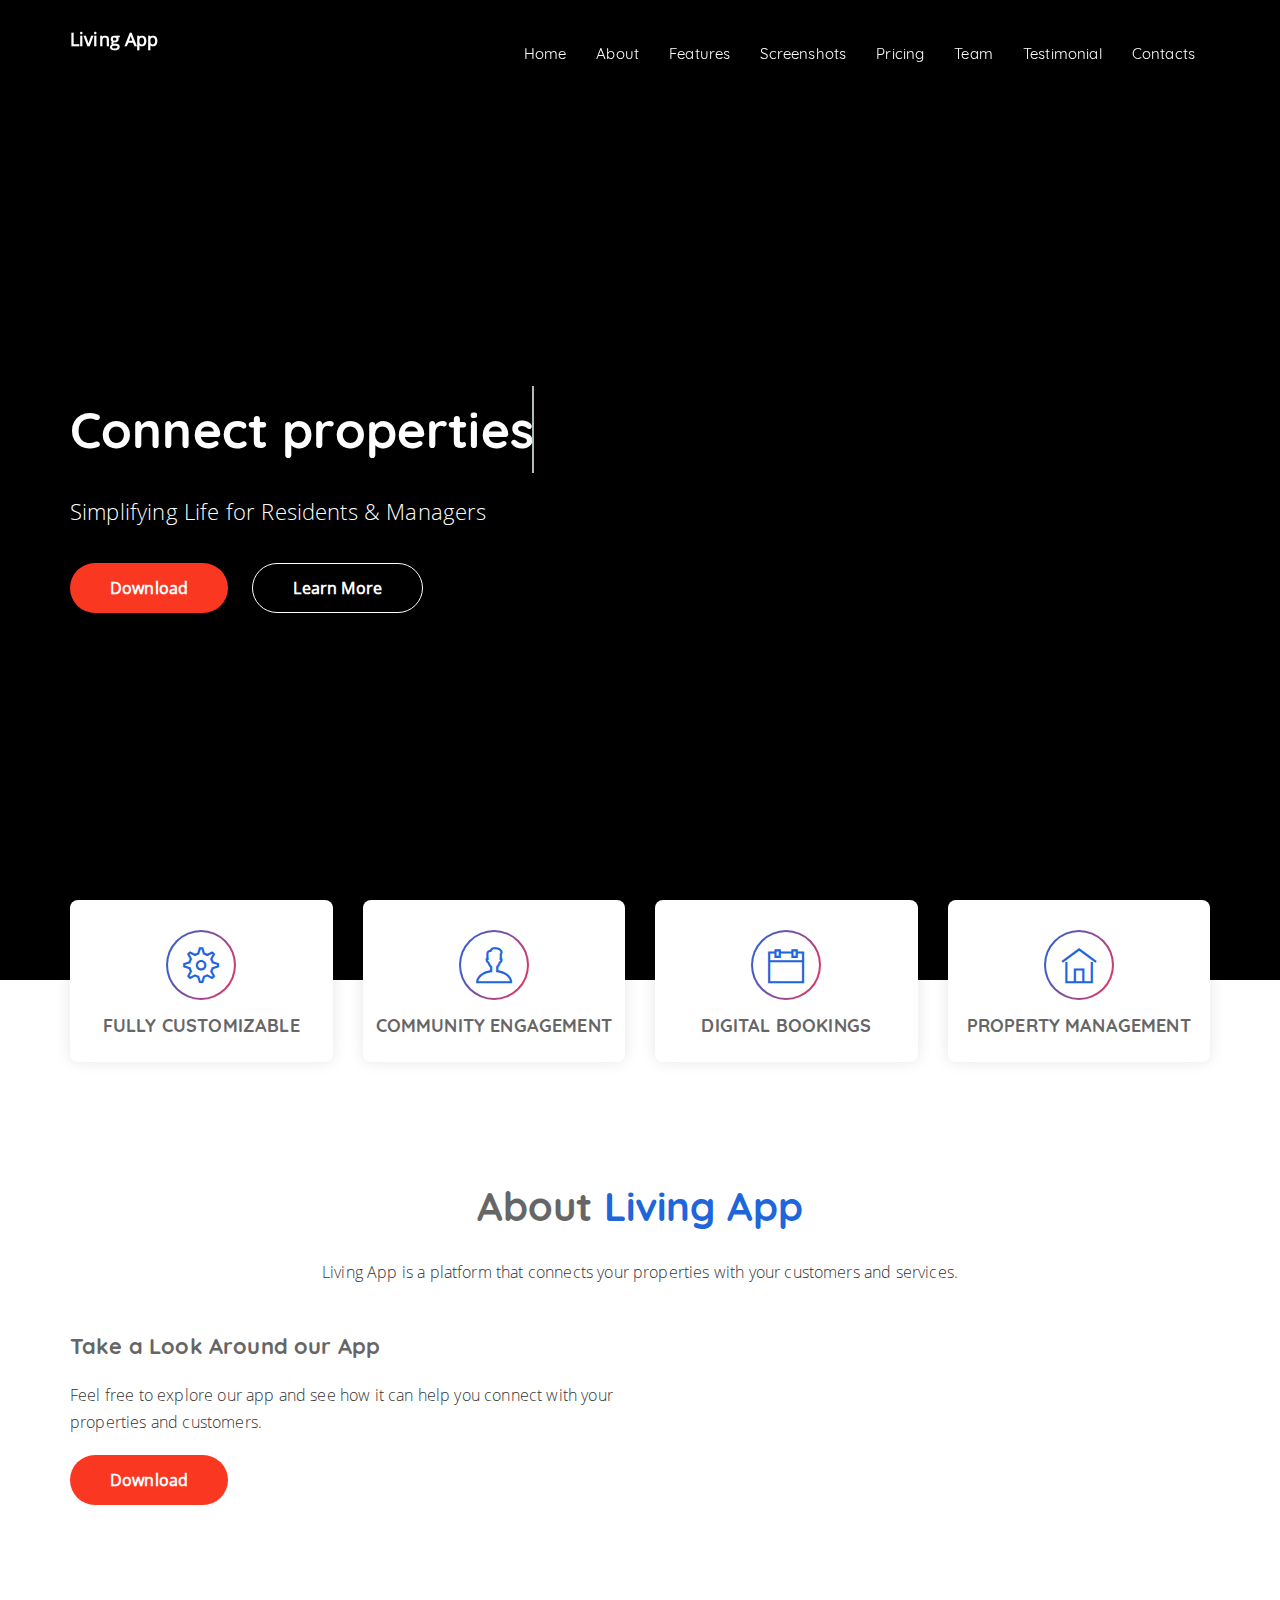
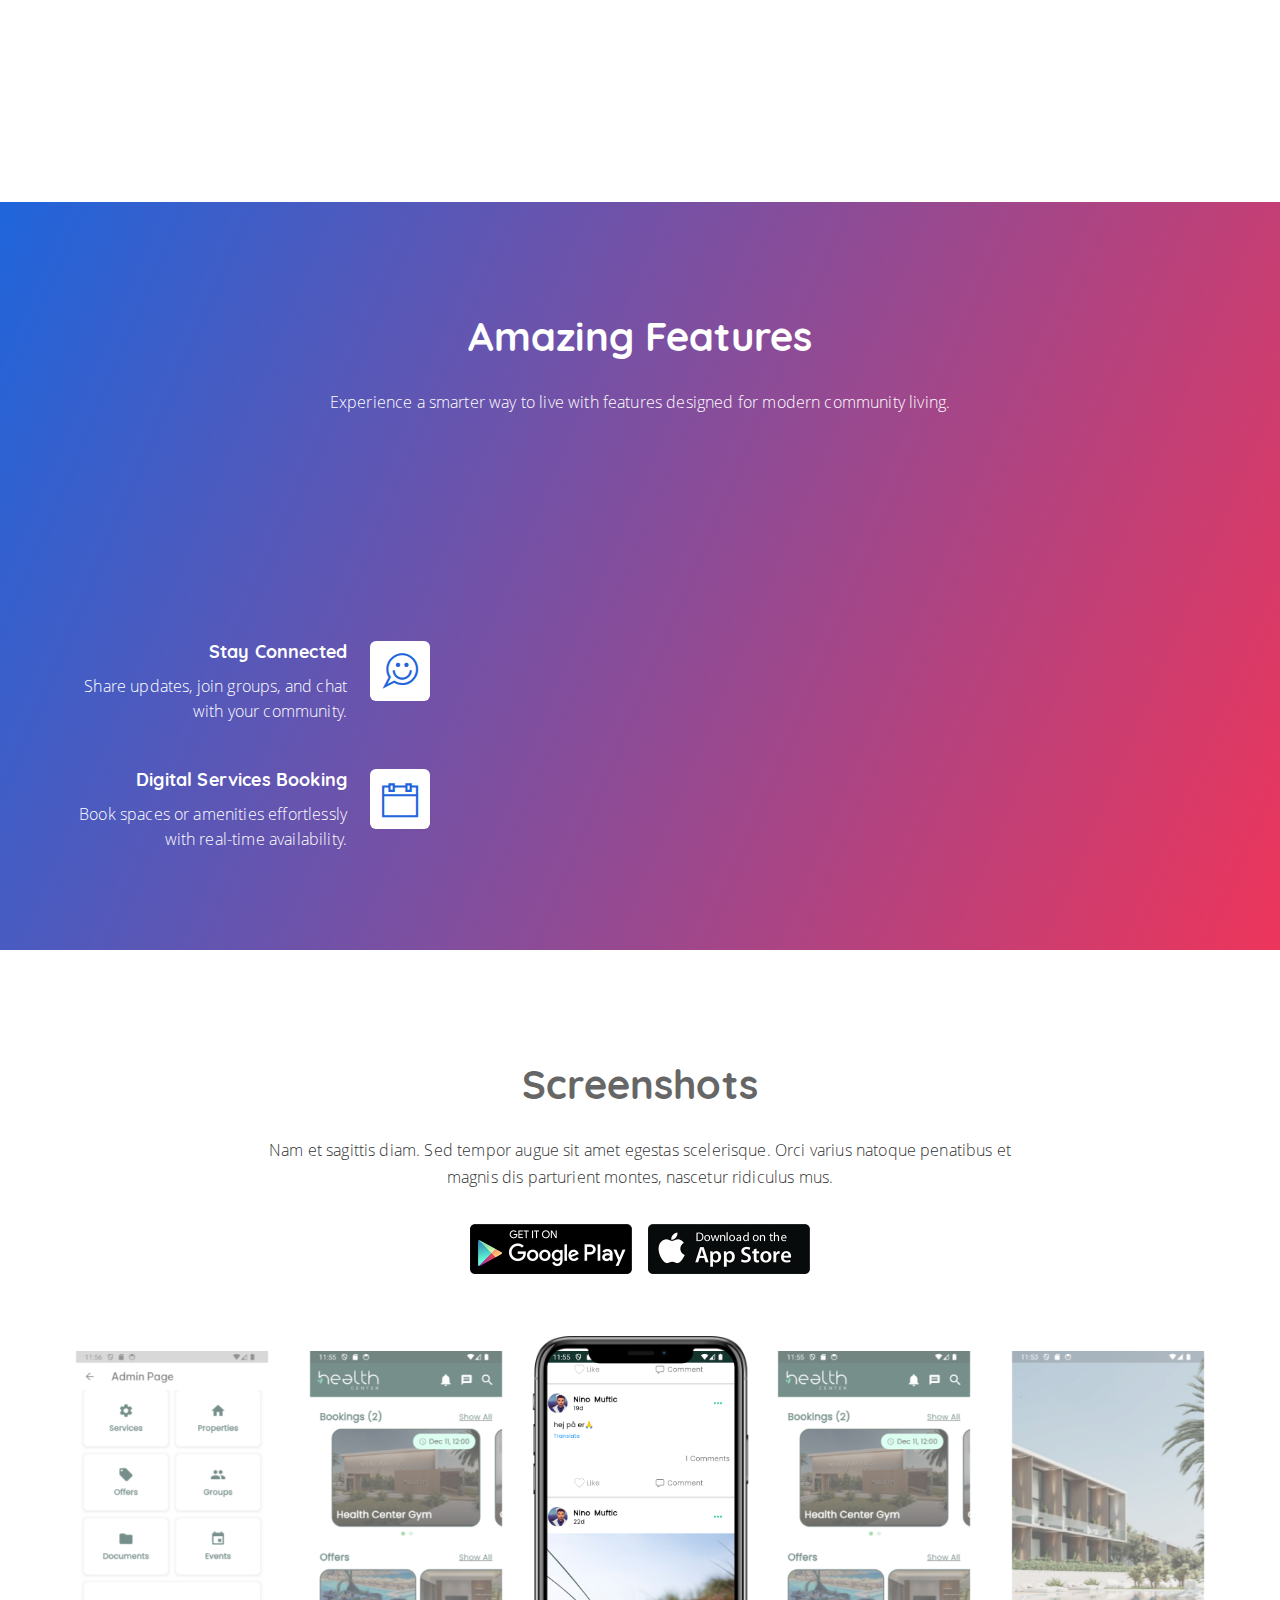
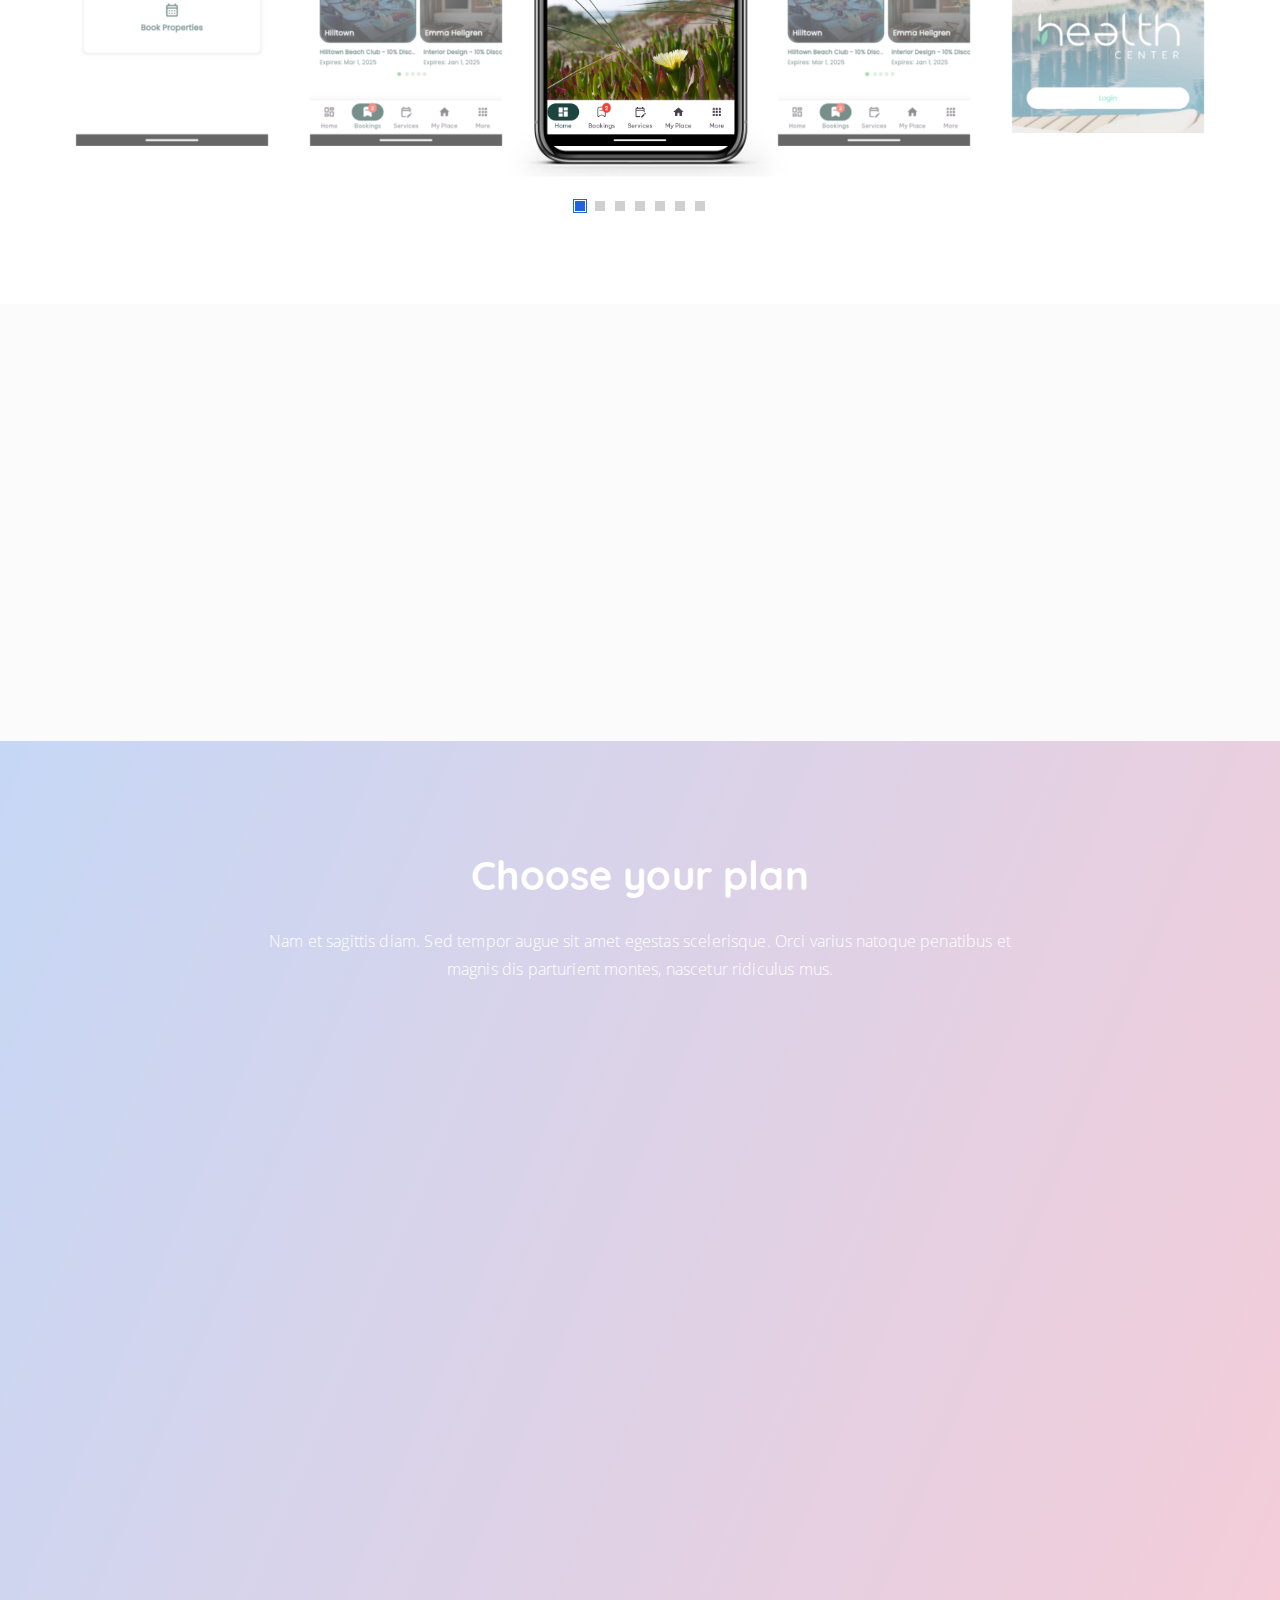
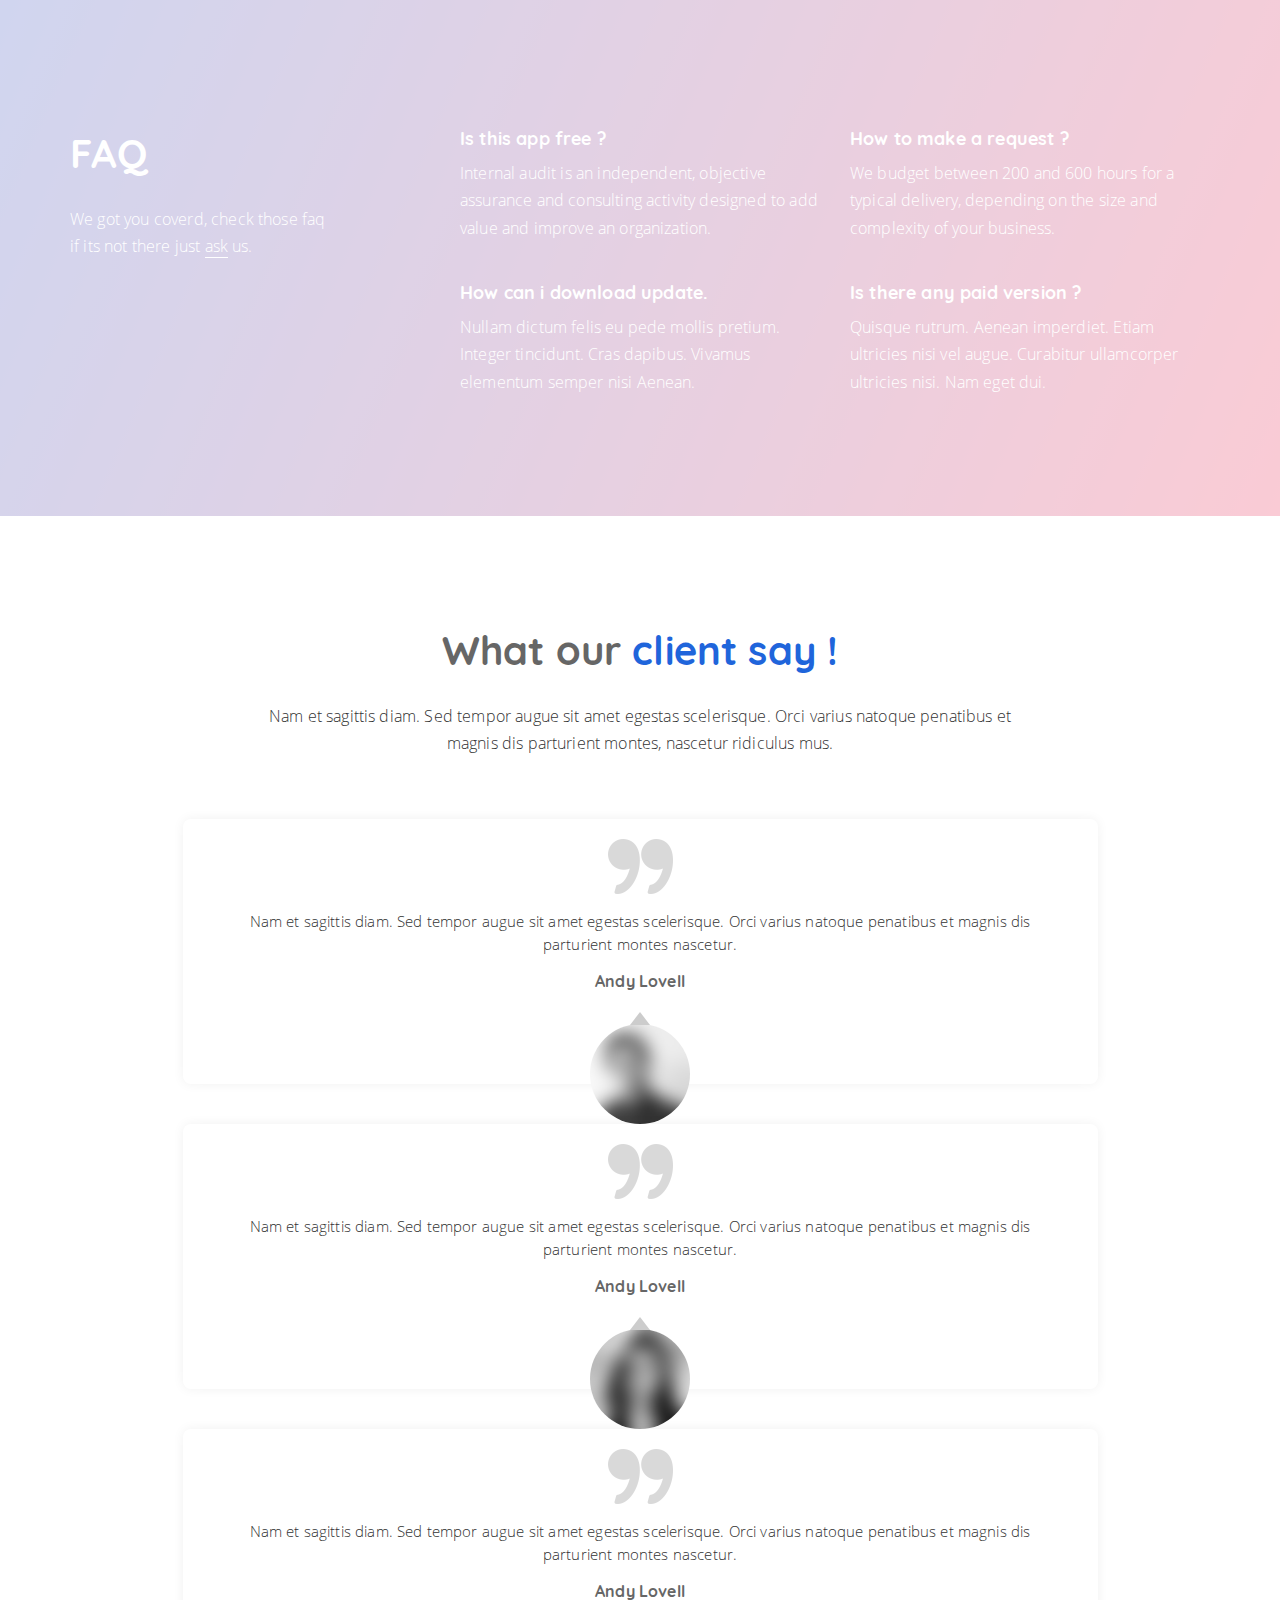
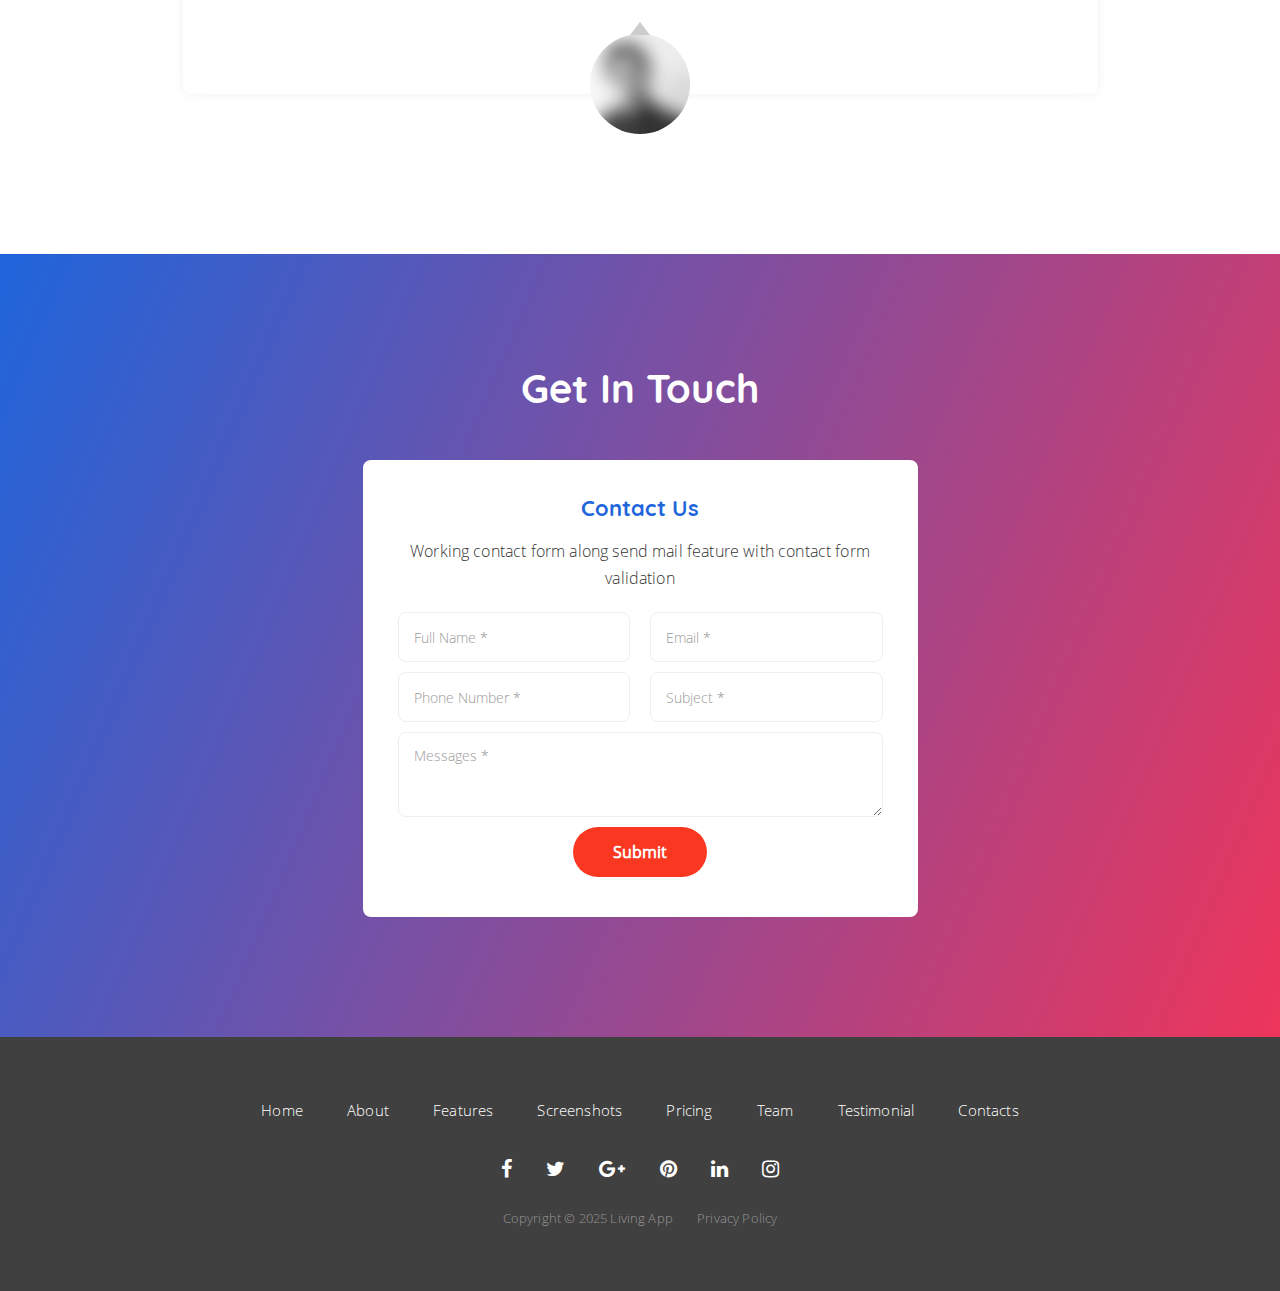
==== commit 216778d8: "extract sections" ====
--- a/index.html
+++ b/index.html
@@ -13,6 +13,8 @@
 		<!-- Custom styles for this template -->
 		<link href="assets/css/style.css?ver=131" rel="stylesheet">
 		<link href="assets/css/theme.css?ver=131" rel="stylesheet">
+		<link rel="stylesheet" href="https://cdnjs.cloudflare.com/ajax/libs/OwlCarousel2/2.3.4/assets/owl.carousel.min.css">
+<script src="https://cdnjs.cloudflare.com/ajax/libs/OwlCarousel2/2.3.4/owl.carousel.min.js"></script>
 		<style>
 			.mockup-screen {
 				transform-origin: center center;
@@ -39,541 +41,47 @@
 	</head>
 	<body class="overflow-scroll">
        	
-		<!-- Start .header-section -->
-		<div id="home" class="header-section flex-box-middle section gradiant-background overflow-hidden">
-			<!-- <div id="particles-js" class="particles-container"></div> -->
-			<div class="video-container">
-				<video autoplay muted loop playsinline class="video-background">
-					<source src="assets/videos/properties.mp4" type="video/mp4">
-					Your browser does not support the video tag.
-				</video>
-				<div class="video-overlay"></div>
-			</div>
-			<div id="navigation" class="navigation is-transparent" data-spy="affix" data-offset-top="5">
-				<nav class="navbar navbar-default">
-					<div class="container">
-						<!-- Brand and toggle get grouped for better mobile display -->
-						<div class="navbar-header">
-							<button type="button" class="navbar-toggle collapsed" data-toggle="collapse" data-target="#site-collapse-nav" aria-expanded="false">
-								<span class="sr-only">Toggle navigation</span>
-								<span class="icon-bar"></span>
-								<span class="icon-bar"></span>
-								<span class="icon-bar"></span>
-							</button>
-							<a class="navbar-brand" href="./">
-								<span class="logo logo-light" style="color: white; font-weight: bold;">Living App</span>
-								<span class="logo logo-color" style="color: #1a237e; font-weight: bold;">Living App</span>
-							</a>
-						</div>
-
-						<!-- Collect the nav links, forms, and other content for toggling -->
-						<div class="collapse navbar-collapse font-secondary" id="site-collapse-nav">
-							<ul class="nav nav-list navbar-nav navbar-right">
-								<li><a class="nav-item" href="#home">Home</a></li>
-								<li><a class="nav-item" href="#about">About</a></li>
-								<li><a class="nav-item" href="#features">Features</a></li>
-								<li><a class="nav-item" href="#screenshots">Screenshots</a></li>
-								<li><a class="nav-item" href="#pricing">Pricing</a></li>
-								<li><a class="nav-item" href="#team">Team</a></li>
-								<li><a class="nav-item" href="#testimonial">Testimonial</a></li>
-								<li><a class="nav-item" href="#contacts">Contacts</a></li>
-							</ul>
-						</div><!-- /.navbar-collapse -->
-					</div><!-- /.container -->
-				</nav>
-			</div><!-- .navigation -->
-			
-			<div class="header-content">
-				<div class="container">
-					<div class="row">
-						<div class="col-md-6">
-							<div class="header-texts">
-								<h1 class="cd-headline clip is-full-width wow fadeInUp" data-wow-duration=".5s">
-									<span>Connect </span> 
-									<span class="cd-words-wrapper">
-										<b class="is-visible">properties</b>
-										<b>customers</b>
-										<b>services</b>
-
-									</span>
-								</h1>
-								<p class="lead wow fadeInUp" data-wow-duration=".5s" data-wow-delay=".3s">Simplifying Life for Residents & Managers</p>
-								<ul class="buttons">
-									<li><a href="#" class="button wow fadeInUp" data-wow-duration=".5s" data-wow-delay=".6s">Download</a></li>
-									<li><a href="#" class="button button-border button-transparent wow fadeInUp" data-wow-duration=".5s" data-wow-delay=".9s">Learn More</a></li>
-								</ul>
-							</div>
-						</div><!-- .col -->
-					<!-- 	<div class="col-md-6 header-mockup">
-							<div class="mockup-screen mockup-screen-one wow fadeInRight" data-wow-duration=".5s" id="mockup1"><img src="images/hs-1.png" alt="header screen" /></div>
-							<div class="mockup-screen mockup-screen-two wow fadeInRight" data-wow-duration=".5s" data-wow-delay=".3s" id="mockup2"><img src="images/hs-2.png" alt="header screen" /></div>
-							<div class="mockup-screen mockup-screen-three wow fadeInRight" data-wow-duration=".5s" data-wow-delay=".6s" id="mockup3"><img src="images/hs-3.png" alt="header screen" /></div>
-						</div> -->
-						<!-- .col -->
-					</div><!-- .row -->
-				</div><!-- .container -->
-			</div><!-- .header-content -->	
-		</div><!-- .header-section -->
-		
-		
-		<!-- Start .feature-boxes  -->
-		<div class="feature-boxes">
-			<div class="container">
-				<div class="row text-center">
-					<div class="col-md-3 col-sm-6">
-						<div class="box wow fadeInUp" data-wow-duration=".5s">
-							<div class="box-icon">
-								<em class="ti ti-settings"></em>
-							</div>
-							<h4>Fully Customizable</h4>
-						</div>
-					</div><!-- .col -->
-					<div class="col-md-3 col-sm-6">
-						<div class="box wow fadeInUp" data-wow-duration=".5s" data-wow-delay=".3s">
-							<div class="box-icon">
-								<em class="ti ti-user"></em>
-							</div>
-							<h4>Community Engagement</h4>
-						</div>
-					</div><!-- .col -->
-					<div class="col-md-3 col-sm-6">
-						<div class="box wow fadeInUp" data-wow-duration=".5s" data-wow-delay=".6s">
-							<div class="box-icon">
-								<em class="ti ti-calendar"></em>
-							</div>
-							<h4>Digital Bookings</h4>
-						</div>
-					</div><!-- .col -->
-					<div class="col-md-3 col-sm-6">
-						<div class="box wow fadeInUp" data-wow-duration=".5s" data-wow-delay=".9s">
-							<div class="box-icon">
-								<em class="ti ti-home"></em>
-							</div>
-							<h4>Property Management</h4>
-						</div>
-					</div><!-- .col -->
-				</div><!-- .row -->
-			</div><!-- .container -->
-		</div><!-- .header-features -->
-		
-		
-		<!-- Start .about-section  -->
-		<div id="about" class="about-section section pb-90 white-bg">
-			<div class="container tab-fix">
-				<div class="section-head text-center">
-					<div class="row">
-						<div class="col-md-8 col-md-offset-2">
-							<h2 class="heading">About <span>Living App</span></h2>
-							<p>Living App is a platform that connects your properties with your customers and services.</p>
-						</div>
-					</div>
-				</div><!-- .section-head -->
-				<div class="row tab-center mobile-center">
-					<div class="col-md-6">
-						<div class="txt-entry">
-							<h3>Take a Look Around our App</h3>
-							<p>Feel free to explore our app and see how it can help you connect with your properties and customers.</p>
-							<a href="#" class="button">Download</a>
-						</div>
-					</div><!-- .col -->
-					<div class="col-md-6">
-						<div class="video wow fadeInRight" data-wow-duration=".5s">
-							<img src="images/about-video.jpg" alt="about-video" />
-							<div class="video-overlay gradiant-background"></div>
-							<a href="https://www.youtube.com/watch?v=kuceVNBTJio" class="video-play" data-effect="mfp-3d-unfold"><i class="fa fa-play"></i></a>
-						</div>
-					</div><!-- .col -->
-				</div><!-- .row -->
-			</div><!-- .container -->
-		</div><!-- .about-section  -->
-		
-		
-		<!-- Start .features-section  -->
-		<div id="features" class="features-section section gradiant-background">
-			<div class="container tab-fix">
-				<div class="section-head heading-light text-center">
-					<div class="row">
-						<div class="col-md-8 col-md-offset-2">
-							<h2 class="heading heading-light">Amazing Features</h2>
-							<p>Experience a smarter way to live with features designed for modern community living.</p>
-						</div>
-					</div>
-				</div><!-- .section-head -->
-				<div class="features-content pt-10">
-					<div class="row">
-						<div class="col-md-4">
-							<div class="features-list text-right tab-left mobile-left">
-								<div class="single-features icon-right wow fadeIn">
-									<em class="ti ti-palette"></em>
-									<h4>Tailored & White-Labeled</h4>
-									<p>Fully customizable to reflect your property's unique brand.</p>
-								</div>
-								<div class="single-features icon-right">
-									<em class="ti ti-comments-smiley"></em>
-									<h4>Stay Connected </h4>
-									<p>Share updates, join groups, and chat with your community.</p>
-								</div>
-								<div class="single-features icon-right">
-									<em class="ti ti-calendar"></em>
-									<h4>Digital Services Booking</h4>
-									<p>Book spaces or amenities effortlessly with real-time availability.</p>
-								</div>
-							</div>
-						</div><!-- .col -->
-						<div class="col-md-4 pull-right">
-							<div class="features-list wow fadeIn">
-								<div class="single-features">
-									<em class="ti ti-crown"></em>
-									<h4>Plan Social Gatherings</h4>
-									<p>Organize events, RSVP, and keep everyone in the loop.</p>
-								</div>
-								<div class="single-features">
-									<em class="ti ti-headphone-alt"></em>
-									<h4>Instant Help, Anytime</h4>
-									<p>Chat live with property staff for quick issue resolutions.</p>
-								</div>
-								<div class="single-features">
-									<em class="ti ti-gift"></em>
-									<h4>Support Locals & Save</h4>
-									<p>Discover discounts at nearby shops, restaurants, and services.</p>
-								</div>
-							</div>
-						</div><!-- .col -->
-						<div class="col-md-4 text-center push-left">
-							<div class="fearures-mockup iphonex wow fadeInUp" data-wow-duration="1s">
-								<img src="images/sc-3.png" alt="features-mockup" />
-							</div>
-						</div><!-- .col -->
-					</div><!-- .row -->
-				</div><!-- .features-content -->
-			</div><!-- .container -->
-		</div><!-- .features-section  -->
-		
-		
-		<!-- Start .screenshots-section  -->
-		<div id="screenshots" class="screenshots-section section pb-120 white-bg">
-			<div class="container">
-				<div class="section-head text-center">
-					<div class="row">
-						<div class="col-md-8 col-md-offset-2">
-							<h2 class="heading">Screenshots</h2>
-							<p>Nam et sagittis diam. Sed tempor augue sit amet egestas scelerisque. Orci varius natoque penatibus et magnis dis parturient montes, nascetur ridiculus mus.</p>
-							<ul class="download-buttons">
-								<li><a href="#"><img src="images/google-play.png" alt="google-play" /></a></li>
-								<li><a href="#"><img src="images/app-store.png" alt="app-store" /></a></li>
-							</ul>
-						</div>
-					</div>
-				</div><!-- .section-head  -->
-				<div class="row">
-					<div class="col-md-12">
-						<div class="tab-fix">
-							<div class="image-carousel has-carousel slide-screen iphonex owl-carousel owl-theme"  data-items="5" data-center="true" data-loop="true" data-auto="true" data-dots="true" data-navs="false">
-								<div class="item"><img src="images/sc-1.png" alt="screenshoots" /></div>
-								<div class="item"><img src="images/sc-2.png" alt="screenshoots" /></div>
-								<div class="item"><img src="images/sc-3.png" alt="screenshoots" /></div>
-								<div class="item"><img src="images/sc-4.png" alt="screenshoots" /></div>
-								<div class="item"><img src="images/sc-5.png" alt="screenshoots" /></div>
-								<div class="item"><img src="images/sc-6.png" alt="screenshoots" /></div>
-								<div class="item"><img src="images/sc-2.png" alt="screenshoots" /></div>
-							</div>
-						</div><!-- .col -->
-					</div><!-- .col -->
-				</div><!-- .row -->
-			</div><!-- .container-fluid -->
-		</div><!-- .screenshots-section  -->
-		
-		
-		<!-- Start .statistics-section  -->
-		<div class="statistics-section section pt-120 pb-90 grey-background">
-			<div class="container">
-				<div class="row text-center">
-					<div class="col-md-3 col-sm-6">
-						<div class="box wow fadeIn" data-wow-duration=".5s">
-							<div class="box-icon">
-								<em class="ti ti-user"></em>
-							</div>
-							<h5>156k<span class="font-primary">Happy User</span></h5>
-						</div>
-					</div><!-- .col  -->
-					<div class="col-md-3 col-sm-6">
-						<div class="box wow fadeIn" data-wow-duration=".5s" data-wow-delay=".3s">
-							<div class="box-icon">
-								<em class="ti ti-list-ol"></em>
-							</div>
-							<h5>1529k<span class="font-primary">Line of Code</span></h5>
-						</div>
-					</div><!-- .col  -->
-					<div class="col-md-3 col-sm-6">
-						<div class="box wow fadeIn" data-wow-duration=".5s" data-wow-delay=".6s">
-							<div class="box-icon">
-								<em class="ti ti-download"></em>
-							</div>
-							<h5>156k<span class="font-primary">Downloads</span></h5>
-						</div>
-					</div><!-- .col  -->
-					<div class="col-md-3 col-sm-6">
-						<div class="box wow fadeIn" data-wow-duration=".5s" data-wow-delay=".9s">
-							<div class="box-icon">
-								<em class="ti ti-star"></em>
-							</div>
-							<h5>4.9/5<span class="font-primary">App Rates</span></h5>
-						</div>
-					</div><!-- .col  -->
-				</div><!-- .row  -->
-			</div><!-- .container  -->
-		</div><!-- Start .statistics-section  -->
-		
-		
-		<!-- Start .pricing-section  -->
-		<div id="pricing" class="pricing-section section pb-80">
-			<div class="imagebg">
-				<img src="images/pricing-bg.jpg" alt="pricing-bg">
-			</div>
-			<div class="gradiant-background gradiant-overlay gradiant-light"></div><!-- .gradiant-background  /exta div for transparent gradiant overlay /  -->
-			<div class="container tab-fix">
-				<div class="section-head heading-light text-center">
-					<div class="row">
-						<div class="col-md-8 col-md-offset-2">
-						<h2 class="heading heading-light">Choose your plan</h2>
-						<p>Nam et sagittis diam. Sed tempor augue sit amet egestas scelerisque. Orci varius natoque penatibus et magnis dis parturient montes, nascetur ridiculus mus.</p>
-						</div>
-					</div>
-				</div><!-- .col -->
-				<div class="row text-center">
-					<div class="col-md-4 col-sm-12">
-						<div class="pricing-box wow fadeIn" data-wow-duration="1s">
-							<div class="pricing-top gradiant-background">
-								<h5>Basic Plan</h5>
-								<h2>$19.99</h2>
-							</div>
-							<div class="pricing-bottom">
-								<ul class="text-left">
-									<li><em class="ti ti-check"></em>Always Open</li>
-									<li><em class="ti ti-check"></em>Free Tutorial</li>
-									<li><em class="ti ti-close"></em>24/7 Live Support</li>
-									<li><em class="ti ti-close"></em>Free Subscription</li>
-									<li><em class="ti ti-close"></em>12 Videos</li>
-								</ul>
-								<a href="#" class="button button-uppercase"> Sign Up</a>
-							</div>
-						</div>
-					</div><!-- .col  -->
-					<div class="col-md-4 col-sm-12">
-						<div class="pricing-box wow fadeIn" data-wow-duration="1s">
-							<div class="pricing-top gradiant-background">
-								<span class="pricing-badge">Most Popular</span>
-								<h5>Premium plan</h5>
-								<h2>$31.99</h2>
-							</div>
-							<div class="pricing-bottom">
-								<ul class="text-left">
-									<li><em class="ti ti-check"></em>Always Open</li>
-									<li><em class="ti ti-check"></em>Free Tutorial</li>
-									<li><em class="ti ti-check"></em>24/7 Live Support</li>
-									<li><em class="ti ti-close"></em>Free Subscription</li>
-									<li><em class="ti ti-close"></em>12 Videos</li>
-								</ul>
-								<a href="#" class="button button-uppercase"> Sign Up</a>
-							</div>
-						</div>
-					</div><!-- .col  -->
-					<div class="col-md-4 col-sm-12">
-						<div class="pricing-box wow fadeIn" data-wow-duration="1s">
-							<div class="pricing-top gradiant-background">
-								<h5>Business Plan</h5>
-								<h2>$49.99</h2>
-							</div>
-							<div class="pricing-bottom">
-								<ul class="text-left">
-									<li><em class="ti ti-check"></em>Always Open</li>
-									<li><em class="ti ti-check"></em>Free Tutorial</li>
-									<li><em class="ti ti-check"></em>24/7 Live Support</li>
-									<li><em class="ti ti-check"></em>Free Subscription</li>
-									<li><em class="ti ti-check"></em>12 Videos</li>
-								</ul>
-								<a href="#" class="button button-uppercase"> Sign Up</a>
-							</div>
-						</div>
-					</div><!-- .col  -->
-				</div><!-- .row -->
-				<div class="faq pt-90">
-					<div class="row tab-center mobile-center tab-fix">
-						<div class="col-md-3">
-							<div class="side-heading heading-light">
-								<h2 class="heading heading-light">FAQ</h2>
-								<p>We got you coverd, check those faq if its not there just <a class="nav-item" href="#contacts">ask</a> us.</p>
-							</div>
-						</div><!-- .col  -->
-						<div class="col-md-8 col-md-offset-1">
-							<div class="row">
-								<div class="col-sm-6">
-									<div class="faqs">
-										<h4 class="faq-heading">Is this app free ?</h4>
-										<p>Internal audit is an independent, objective assurance and consulting activity designed to add value and improve an organization.</p>
-									</div>
-								</div><!-- .col  -->
-								<div class="col-sm-6">
-									<div class="faqs">
-										<h4 class="faq-heading">How to make a request ?</h4>
-										<p>We budget between 200 and 600 hours for a typical delivery, depending on the size and complexity of your business.</p>
-									</div>
-								</div><!-- .col  -->
-							</div><!-- .row  -->
-							<div class="row">
-								<div class="col-sm-6">
-									<div class="faqs">
-										<h4 class="faq-heading">How can i download update.</h4>
-										<p>Nullam dictum felis eu pede mollis pretium. Integer tincidunt. Cras dapibus. Vivamus elementum semper nisi Aenean.</p>
-									</div>
-								</div><!-- .col  -->
-								<div class="col-sm-6">
-									<div class="faqs">
-										<h4 class="faq-heading">Is there any paid version ?</h4>
-										<p>Quisque rutrum. Aenean imperdiet. Etiam ultricies nisi vel augue. Curabitur ullamcorper ultricies nisi. Nam eget dui.</p>
-									</div>
-								</div><!-- .col  -->
-							</div><!-- .row  -->
-						</div><!-- .col  -->
-					</div><!-- .row  -->
-				</div><!-- .faq  -->
-			</div><!-- .container -->
-		</div><!-- .pricing-section  -->
-		
-		<!-- Start .testimonial-section  -->
-		<div id="testimonial" class="testimonial-section section white-bg pb-120">
-			<div class="imagebg">
-				<img src="images/testimonial-bg.png" alt="testimonial-bg">
-			</div>
-			<div class="container">
-				<div class="section-head text-center">
-					<div class="row">
-						<div class="col-md-8 col-md-offset-2">
-							<h2 class="heading">What our <span>client say !</span></h2>
-							<p>Nam et sagittis diam. Sed tempor augue sit amet egestas scelerisque. Orci varius natoque penatibus et magnis dis parturient montes, nascetur ridiculus mus.</p>
-						</div>
-					</div>
-				</div><!-- .section-head  -->
-				<div class="row">
-					<div class="col-md-10 col-md-offset-1">
-						<div class="testimonial-carousel has-carousel" data-items="2" data-loop="true" data-dots="true" data-auto="true" data-navs="false">
-							<div class="item text-center">
-								<div class="quotes">
-									<img src="images/quote-icon.png" class="quote-icon" alt="quote-icon" />
-									<blockquote>Nam et sagittis diam. Sed tempor augue sit amet egestas scelerisque. Orci varius natoque penatibus et magnis dis parturient montes nascetur.</blockquote>
-									<h6>Andy Lovell</h6>
-									<div class="client-image">
-										<img src="images/client-1.jpg" alt="client" />
-									</div>
-								</div>
-							</div>
-							<div class="item text-center">
-								<div class="quotes">
-									<img src="images/quote-icon.png" class="quote-icon" alt="quote-icon" />
-									<blockquote>Nam et sagittis diam. Sed tempor augue sit amet egestas scelerisque. Orci varius natoque penatibus et magnis dis parturient montes nascetur.</blockquote>
-									<h6>Andy Lovell</h6>
-									<div class="client-image">
-										<img src="images/client-2.jpg" alt="client" />
-									</div>
-								</div>
-							</div>
-							<div class="item text-center">
-								<div class="quotes">
-									<img src="images/quote-icon.png" class="quote-icon" alt="quote-icon" />
-									<blockquote>Nam et sagittis diam. Sed tempor augue sit amet egestas scelerisque. Orci varius natoque penatibus et magnis dis parturient montes nascetur.</blockquote>
-									<h6>Andy Lovell</h6>
-									<div class="client-image">
-										<img src="images/client-1.jpg" alt="client" />
-									</div>
-								</div>
-							</div>
-						</div><!-- .testimonial-carousel  -->
-					</div><!-- .col  -->
-				</div><!-- .row  -->
-			</div><!-- .container  -->
-		</div><!-- .testimonial-section  -->
-		
-		
-		<!-- Start .contact-section  -->
-		<div id="contacts" class="contact-section section gradiant-background pb-90">
-			<div class="container">
-				<div class="section-head heading-light text-center">
-					<div class="row">
-						<div class="col-md-8 col-md-offset-2">
-							<h2 class="heading heading-light">Get In Touch</h2>
-						</div>
-					</div>
-				</div>
-				<div class="row">
-					<!-- Centered "Contact Us" column -->
-					<div class="col-md-6 col-md-offset-3 col-sm-8 col-sm-offset-2">
-						<div class="contact-form white-bg text-center">
-							<h3>Contact Us</h3>
-							<p>Working contact form along send mail feature with contact form validation</p>
-							<form id="contact-form" class="form-message" action="form/contact.php" method="post">
-								<div class="form-results"></div>
-								<div class="form-group row fix-gutter-10">
-									<div class="form-field col-sm-6 gutter-10 form-m-bttm">
-										<input name="contact-name" type="text" placeholder="Full Name *" class="form-control required">
-									</div>
-									<div class="form-field col-sm-6 gutter-10">
-										<input name="contact-email" type="email" placeholder="Email *" class="form-control required email">
-									</div>
-								</div>
-								<div class="form-group row fix-gutter-10">
-									<div class="form-field col-md-6 gutter-10 form-m-bttm">
-										<input name="contact-phone" type="text" placeholder="Phone Number *" class="form-control required">
-									</div>
-									<div class="form-field col-md-6 gutter-10">
-										<input name="contact-subject" type="text" placeholder="Subject *" class="form-control required">
-									</div>
-								</div>
-								<div class="form-group row">
-									<div class="form-field col-md-12">
-										<textarea name="contact-message" placeholder="Messages *" class="txtarea form-control required"></textarea>
-									</div>
-								</div>
-								<input type="text" class="hidden" name="form-anti-honeypot" value="">
-								<button type="submit" class="button solid-btn sb-h">Submit</button>
-							</form>
-						</div>
-					</div><!-- .col -->
-				</div><!-- .row -->
-			</div><!-- .container -->
-		</div><!-- .contact-section -->
-		
-		
-		<!-- Start .footer-section  -->
-		<div class="footer-section section">
-			<div class="container">
-				<div class="row text-center">
-					<div class="col-md-12">
-						<ul class="footer-navigation inline-list">
-							<li><a class="nav-item" href="#home">Home</a></li>
-							<li><a class="nav-item" href="#about">About</a></li>
-							<li><a class="nav-item" href="#features">Features</a></li>
-							<li><a class="nav-item" href="#screenshots">Screenshots</a></li>
-							<li><a class="nav-item" href="#pricing">Pricing</a></li>
-							<li><a class="nav-item" href="#team">Team</a></li>
-							<li><a class="nav-item" href="#testimonial">Testimonial</a></li>
-							<li><a class="nav-item" href="#contacts">Contacts</a></li>
-						</ul>
-						<ul class="social-list inline-list">
-							<li><a href="#"><em class="fa fa-facebook"></em></a></li>
-							<li><a href="#"><em class="fa fa-twitter"></em></a></li>
-							<li><a href="#"><em class="fa fa-google-plus"></em></a></li>
-							<li><a href="#"><em class="fa fa-pinterest"></em></a></li>
-							<li><a href="#"><em class="fa fa-linkedin"></em></a></li>
-							<li><a href="#"><em class="fa fa-instagram"></em></a></li>
-						</ul>
-						<ul class="footer-links inline-list">
-							<li>Copyright © 2025 Living App</li>
-							<li><a href="#">Privacy Policy</a></li>
-						</ul>
-					</div><!-- .col  -->
-				</div><!-- .row  -->
-			</div><!-- .container  -->
-		</div><!-- .footer-section  -->
+		<div id="hero"></div>
+		<div id="feature-boxes"></div>
+		<div id="about"></div>
+		<div id="features"></div>
+		<!-- SCREENSHOTS SECTION -->
+<div id="screenshots" class="screenshots-section section pb-120 white-bg">
+    <div class="container">
+        <div class="section-head text-center">
+            <div class="row">
+                <div class="col-md-8 col-md-offset-2">
+                    <h2 class="heading">Screenshots</h2>
+                    <p>Nam et sagittis diam. Sed tempor augue sit amet egestas scelerisque. Orci varius natoque penatibus et magnis dis parturient montes, nascetur ridiculus mus.</p>
+                    <ul class="download-buttons">
+                        <li><a href="#"><img src="images/google-play.png" alt="google-play" /></a></li>
+                        <li><a href="#"><img src="images/app-store.png" alt="app-store" /></a></li>
+                    </ul>
+                </div>
+            </div>
+        </div><!-- .section-head  -->
+        <div class="row">
+            <div class="col-md-12">
+                <div class="tab-fix">
+                    <div class="image-carousel has-carousel slide-screen iphonex owl-carousel owl-theme"  data-items="5" data-center="true" data-loop="true" data-auto="true" data-dots="true" data-navs="false">
+                        <div class="item"><img src="images/sc-1.png" alt="screenshoots" /></div>
+                        <div class="item"><img src="images/sc-2.png" alt="screenshoots" /></div>
+                        <div class="item"><img src="images/sc-3.png" alt="screenshoots" /></div>
+                        <div class="item"><img src="images/sc-4.png" alt="screenshoots" /></div>
+                        <div class="item"><img src="images/sc-5.png" alt="screenshoots" /></div>
+                        <div class="item"><img src="images/sc-6.png" alt="screenshoots" /></div>
+                        <div class="item"><img src="images/sc-2.png" alt="screenshoots" /></div>
+                    </div>
+                </div><!-- .col -->
+            </div><!-- .col -->
+        </div><!-- .row -->
+    </div><!-- .container-fluid -->
+</div><!-- .screenshots-section --> 
+		<div id="statistics"></div>
+		<div id="pricing"></div>
+		<div id="testimonial"></div>
+		<div id="contacts"></div>
+		<div id="footer"></div>
 		
 		<!-- Preloader !remove please if you do not want -->
 		<div id="preloader"><div id="status">&nbsp;</div></div> 
@@ -591,39 +99,23 @@
 		<script src="assets/js/script.js"></script>
 		
 		<script>
-		document.addEventListener('DOMContentLoaded', function() {
-			const mockups = document.querySelectorAll('.mockup-screen');
-			let isAnimating = false;
+		document.addEventListener('DOMContentLoaded', async () => {
+			async function loadSection(sectionId, filePath) {
+				const resp = await fetch(filePath);
+				const html = await resp.text();
+				document.getElementById(sectionId).innerHTML = html;
+			}
+
+			await loadSection('hero', 'hero.html');
+			await loadSection('feature-boxes', 'feature-boxes.html');
+			await loadSection('about', 'about.html');
+			await loadSection('features', 'features.html');
 			
-			mockups.forEach(mockup => {
-				mockup.addEventListener('click', function(e) {
-					if (isAnimating) return;
-					isAnimating = true;
-					
-					const clickedMockup = e.currentTarget;
-					const positions = Array.from(mockups).map(m => ({
-						element: m,
-						class: m.className
-					}));
-					
-					// Animate clicked mockup
-					clickedMockup.style.transform = 'translate(20px, -20px) rotate(5deg)';
-					
-					setTimeout(() => {
-						// Update positions
-						mockups[0].className = positions[2].class;
-						mockups[1].className = positions[0].class;
-						mockups[2].className = positions[1].class;
-						
-						// Reset transform
-						clickedMockup.style.transform = 'none';
-						
-						setTimeout(() => {
-							isAnimating = false;
-						}, 800);
-					}, 400);
-				});
-			});
+			await loadSection('statistics', 'statistics.html');
+			await loadSection('pricing', 'pricing.html');
+			await loadSection('testimonial', 'testimonial.html');
+			await loadSection('contacts', 'contacts.html');
+			await loadSection('footer', 'footer.html');
 		});
 		</script>
 		
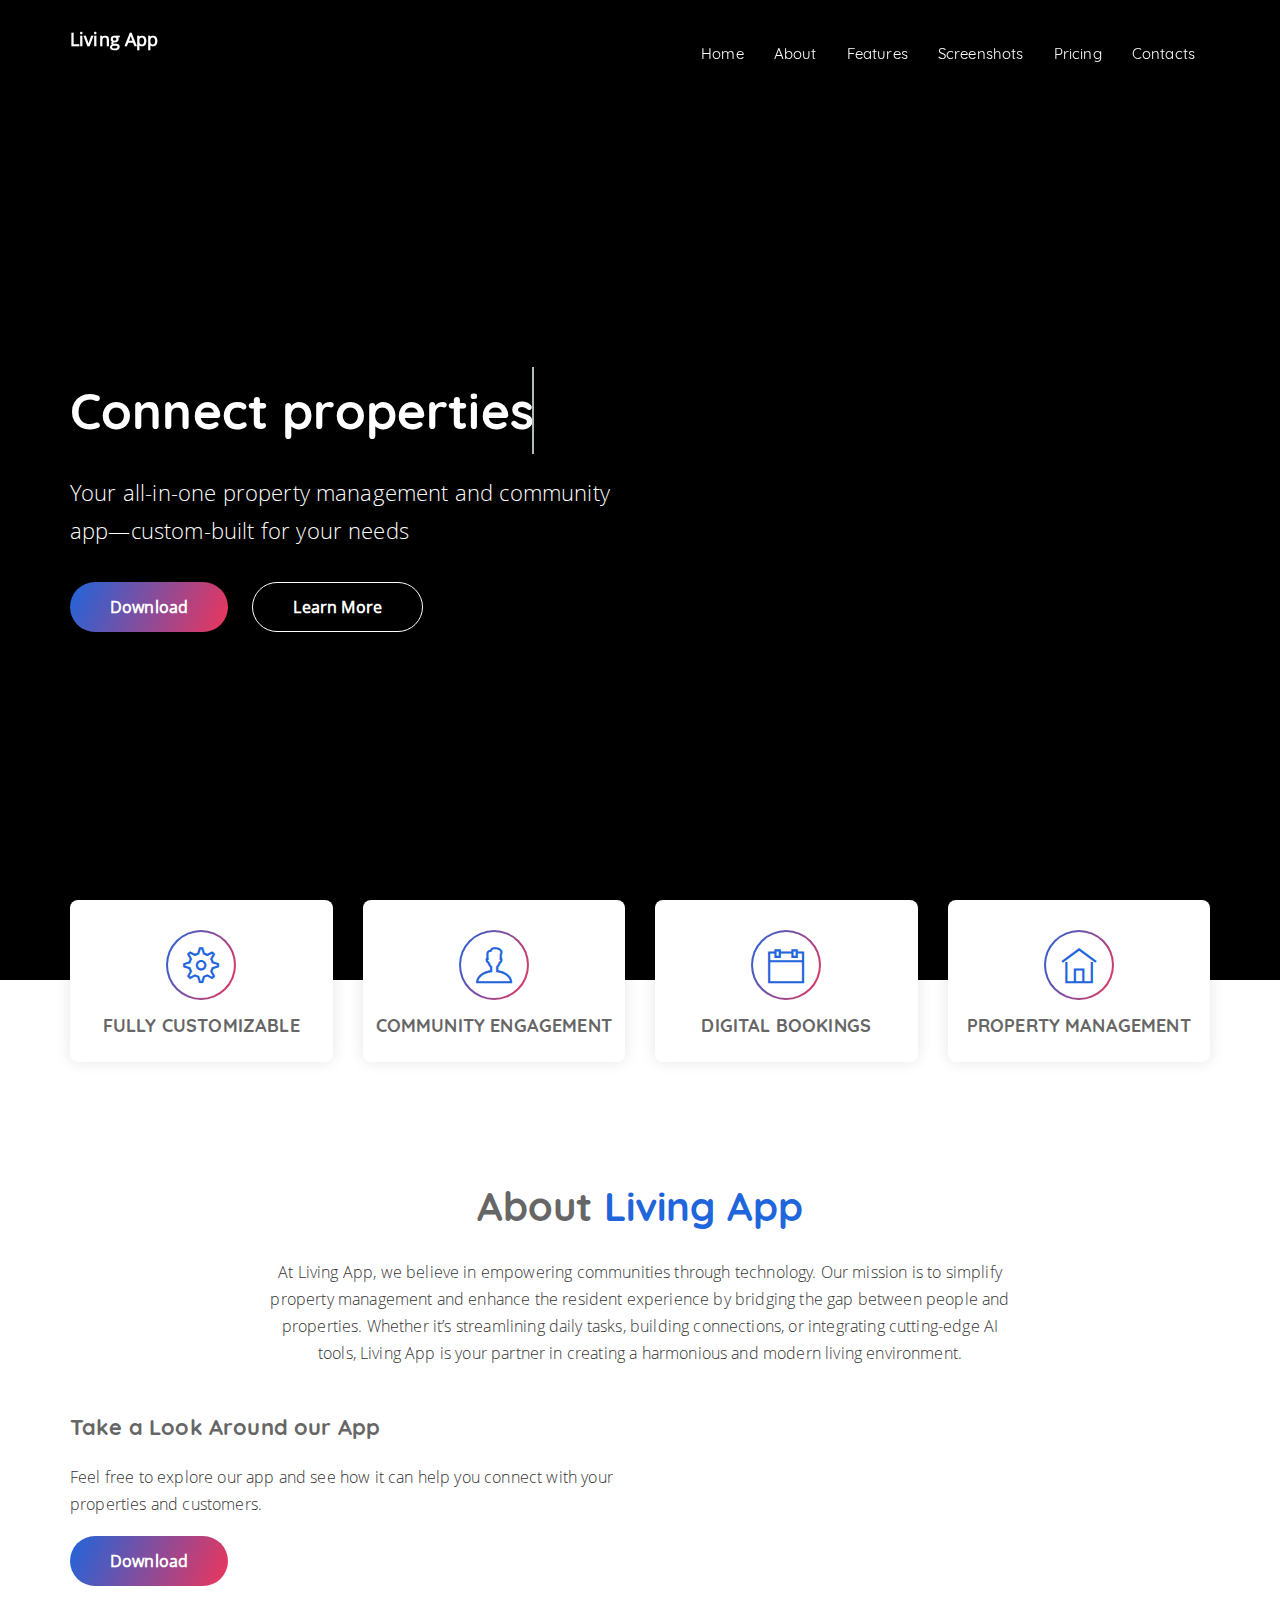
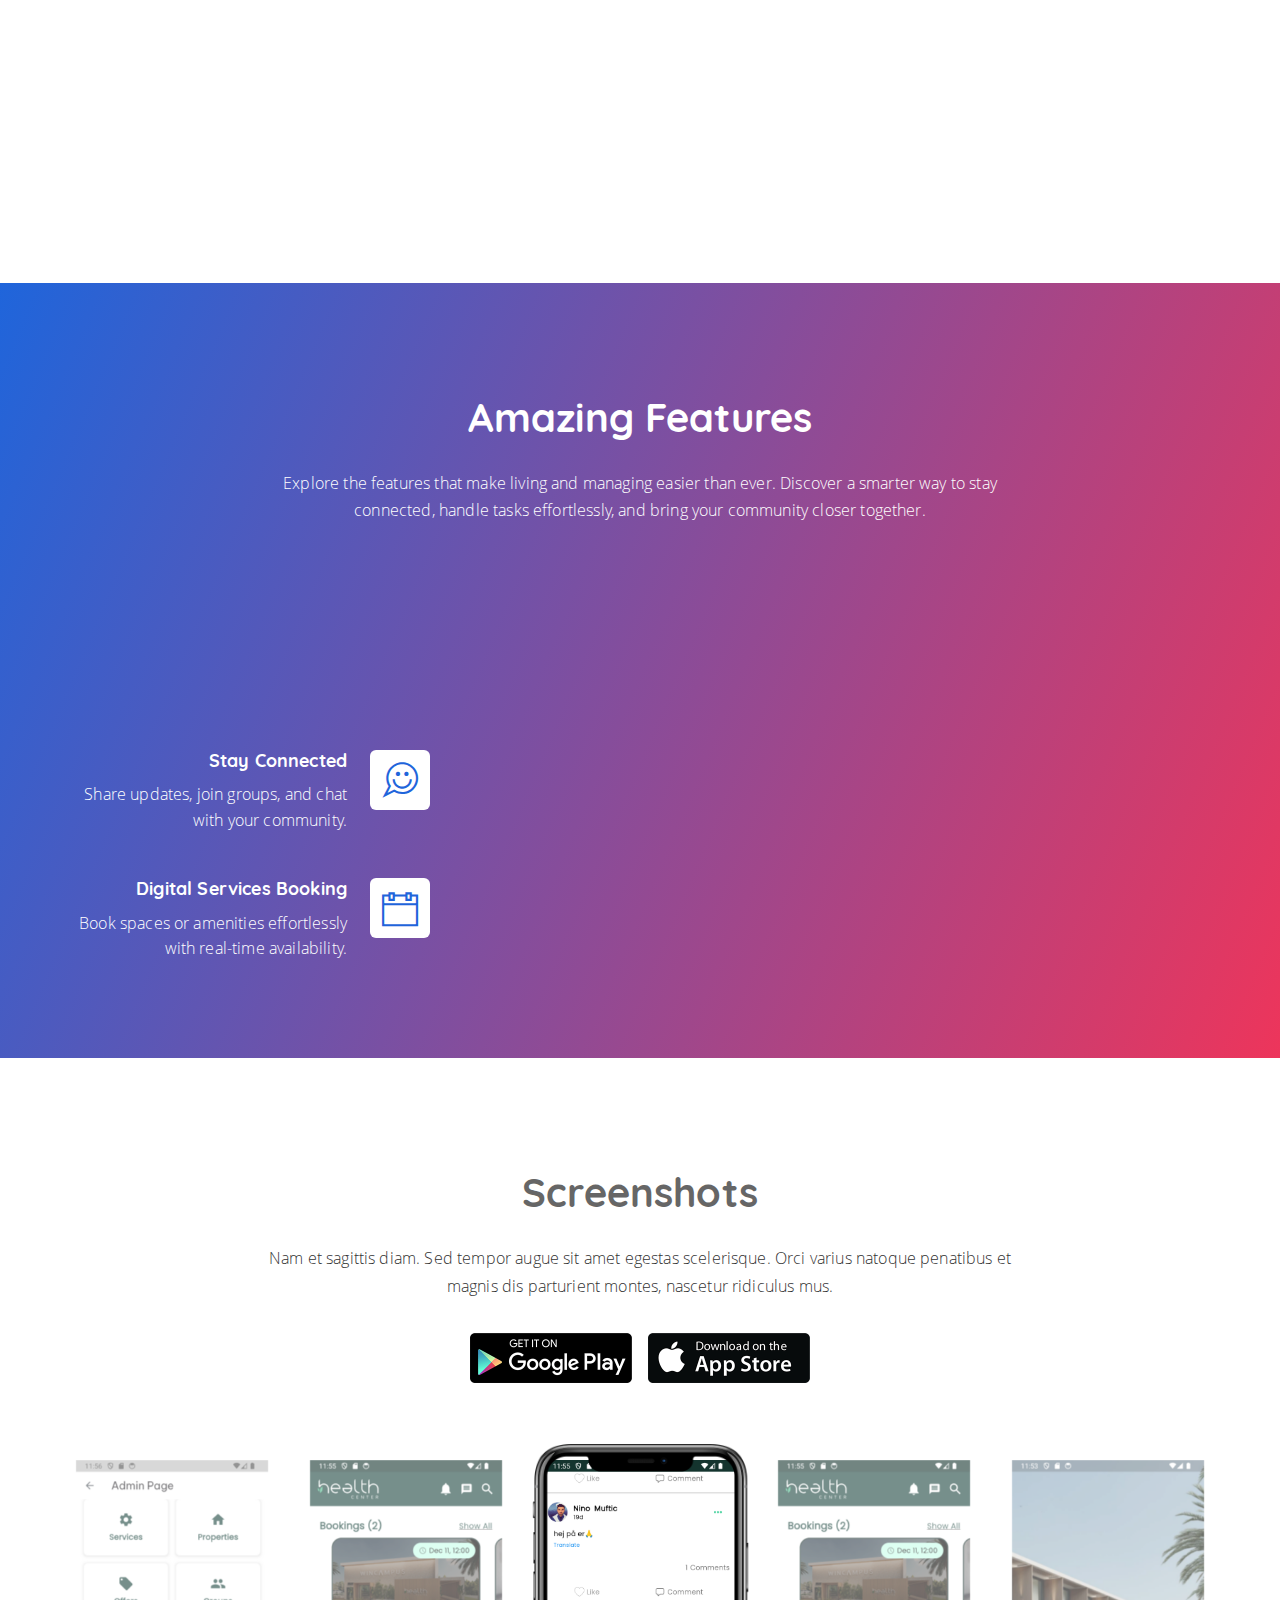
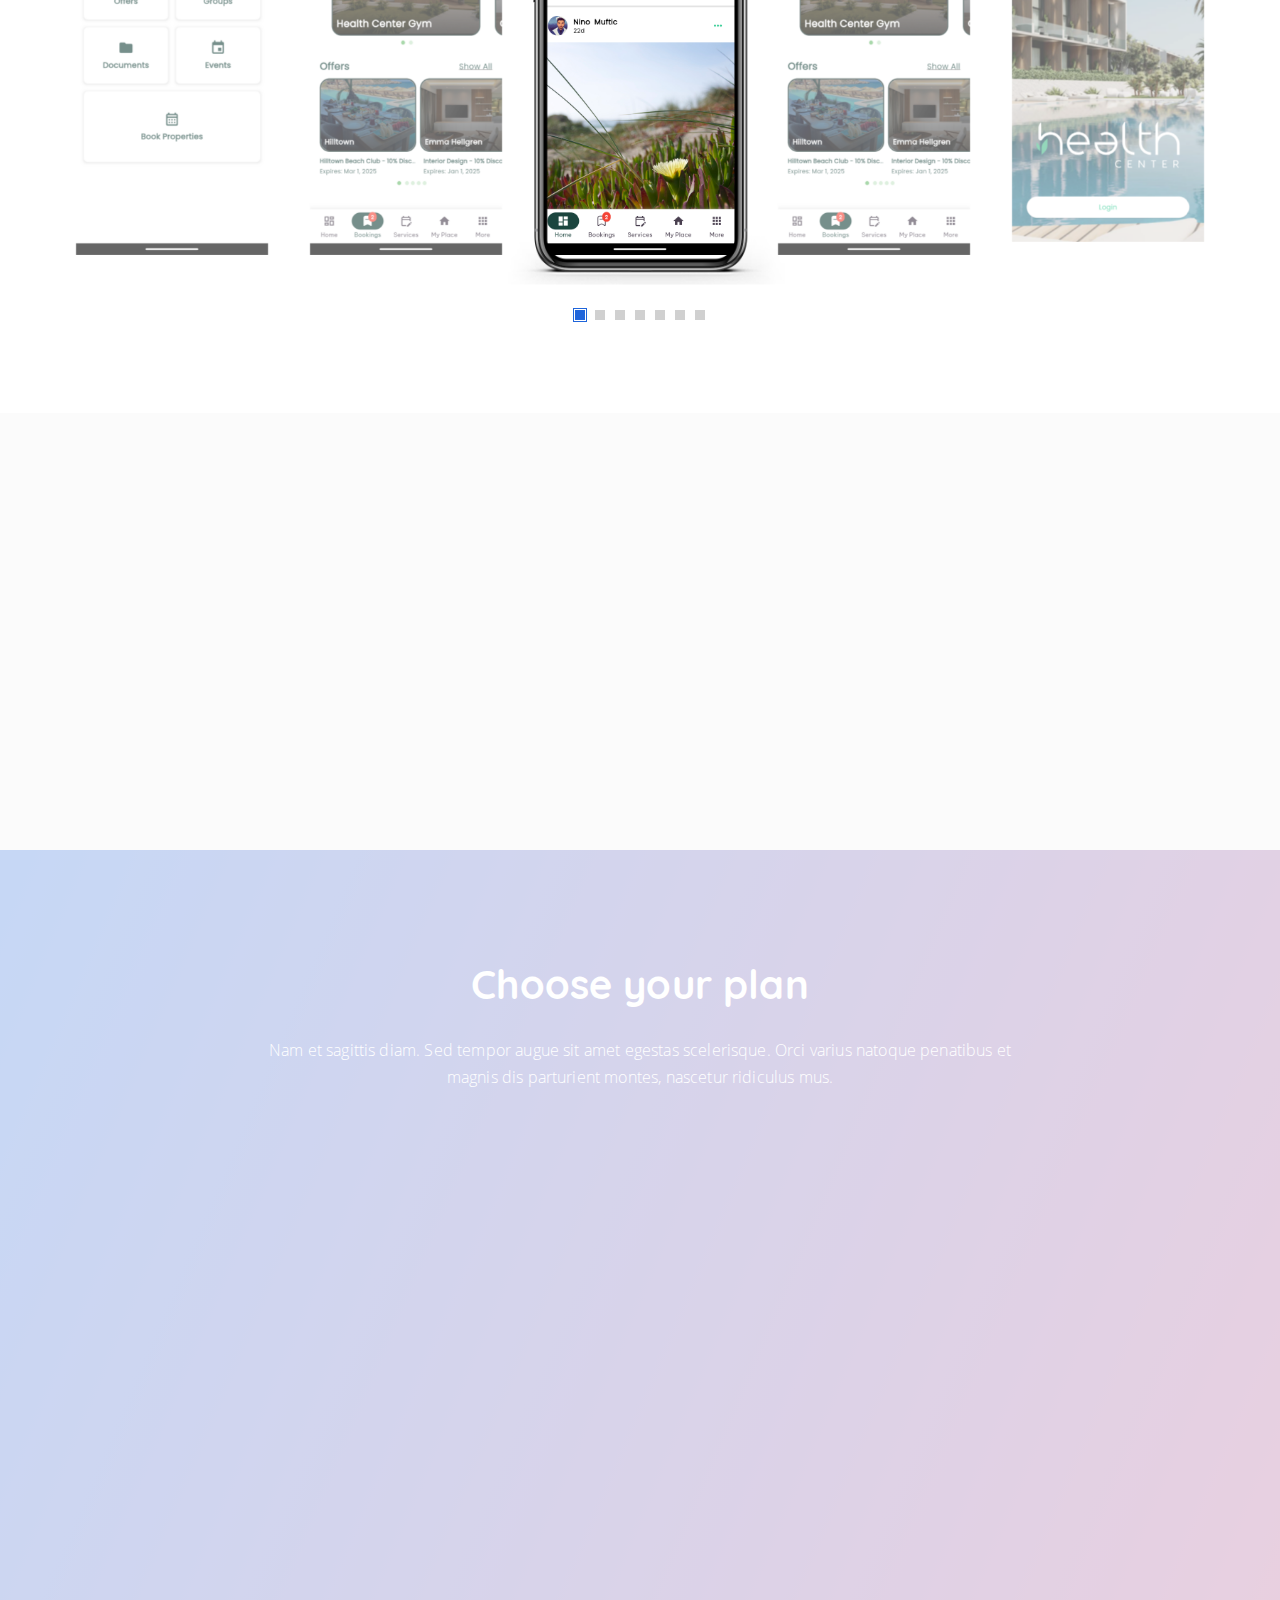
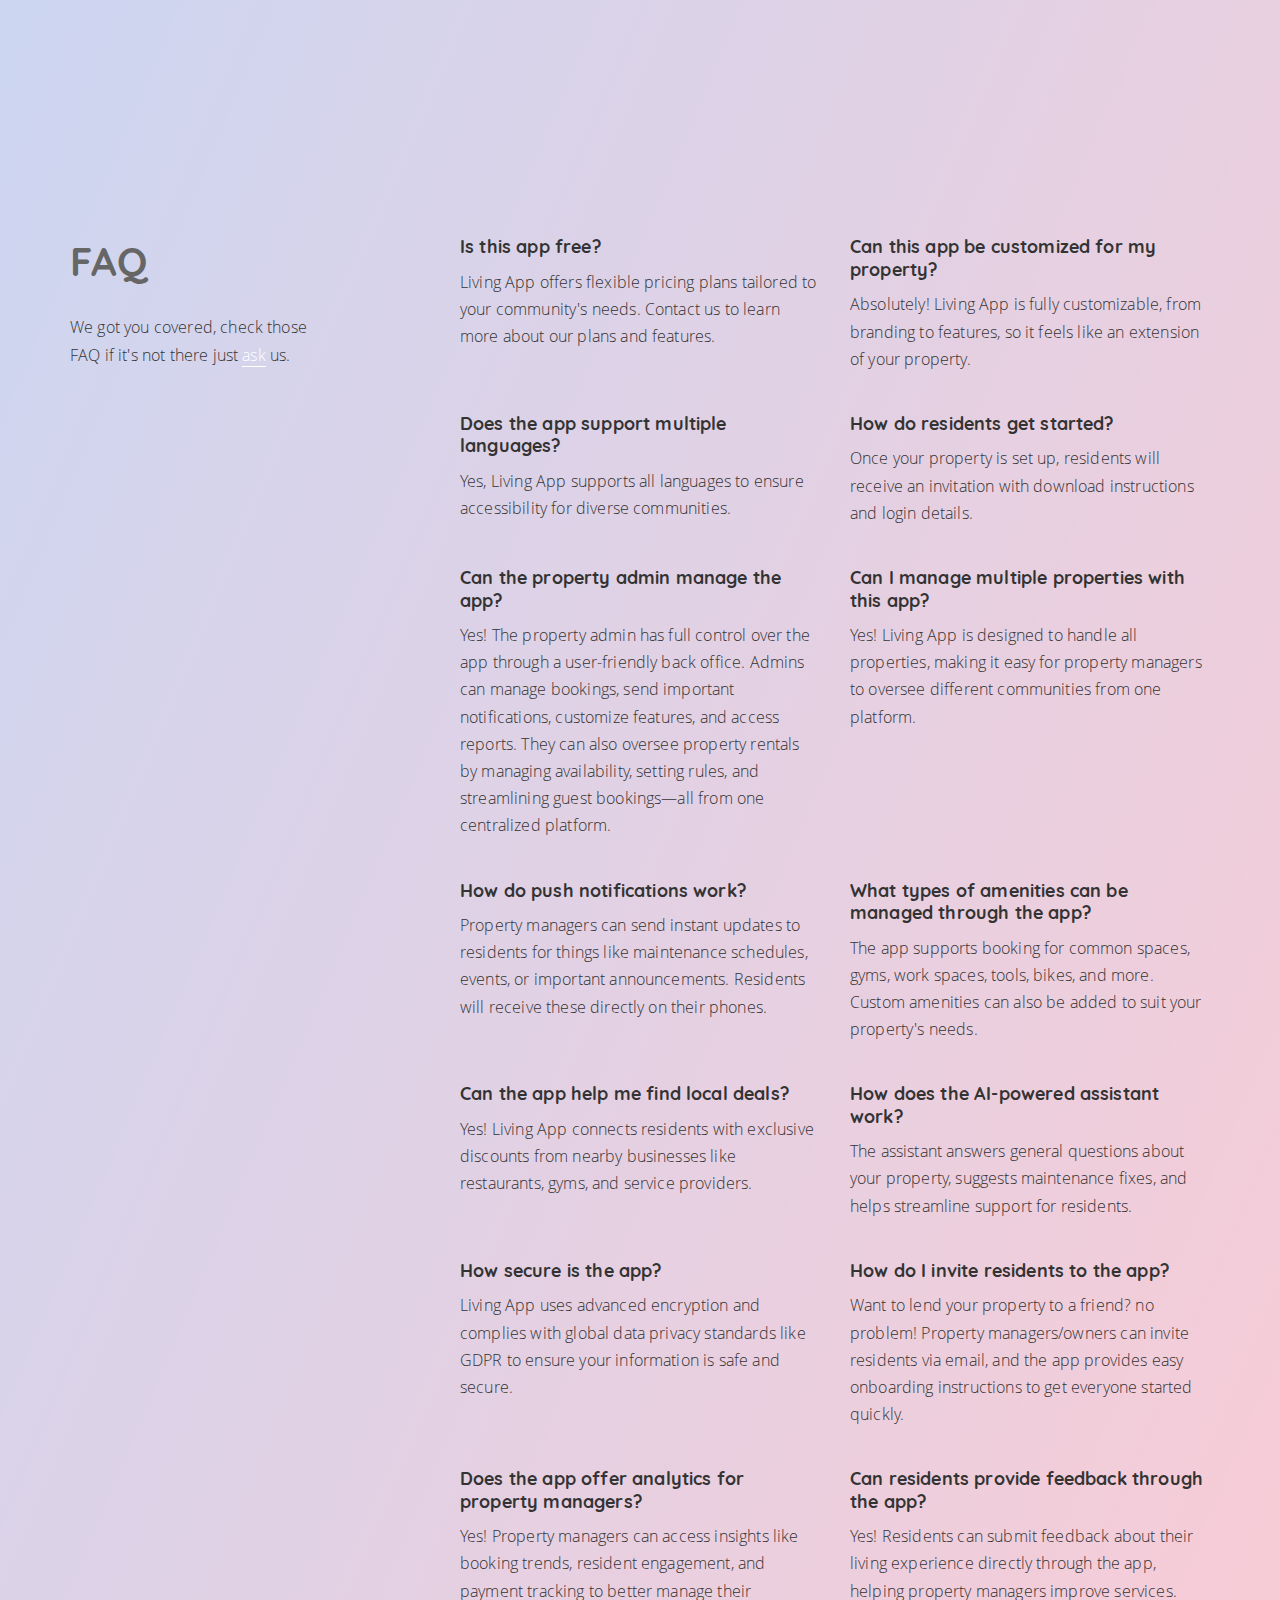
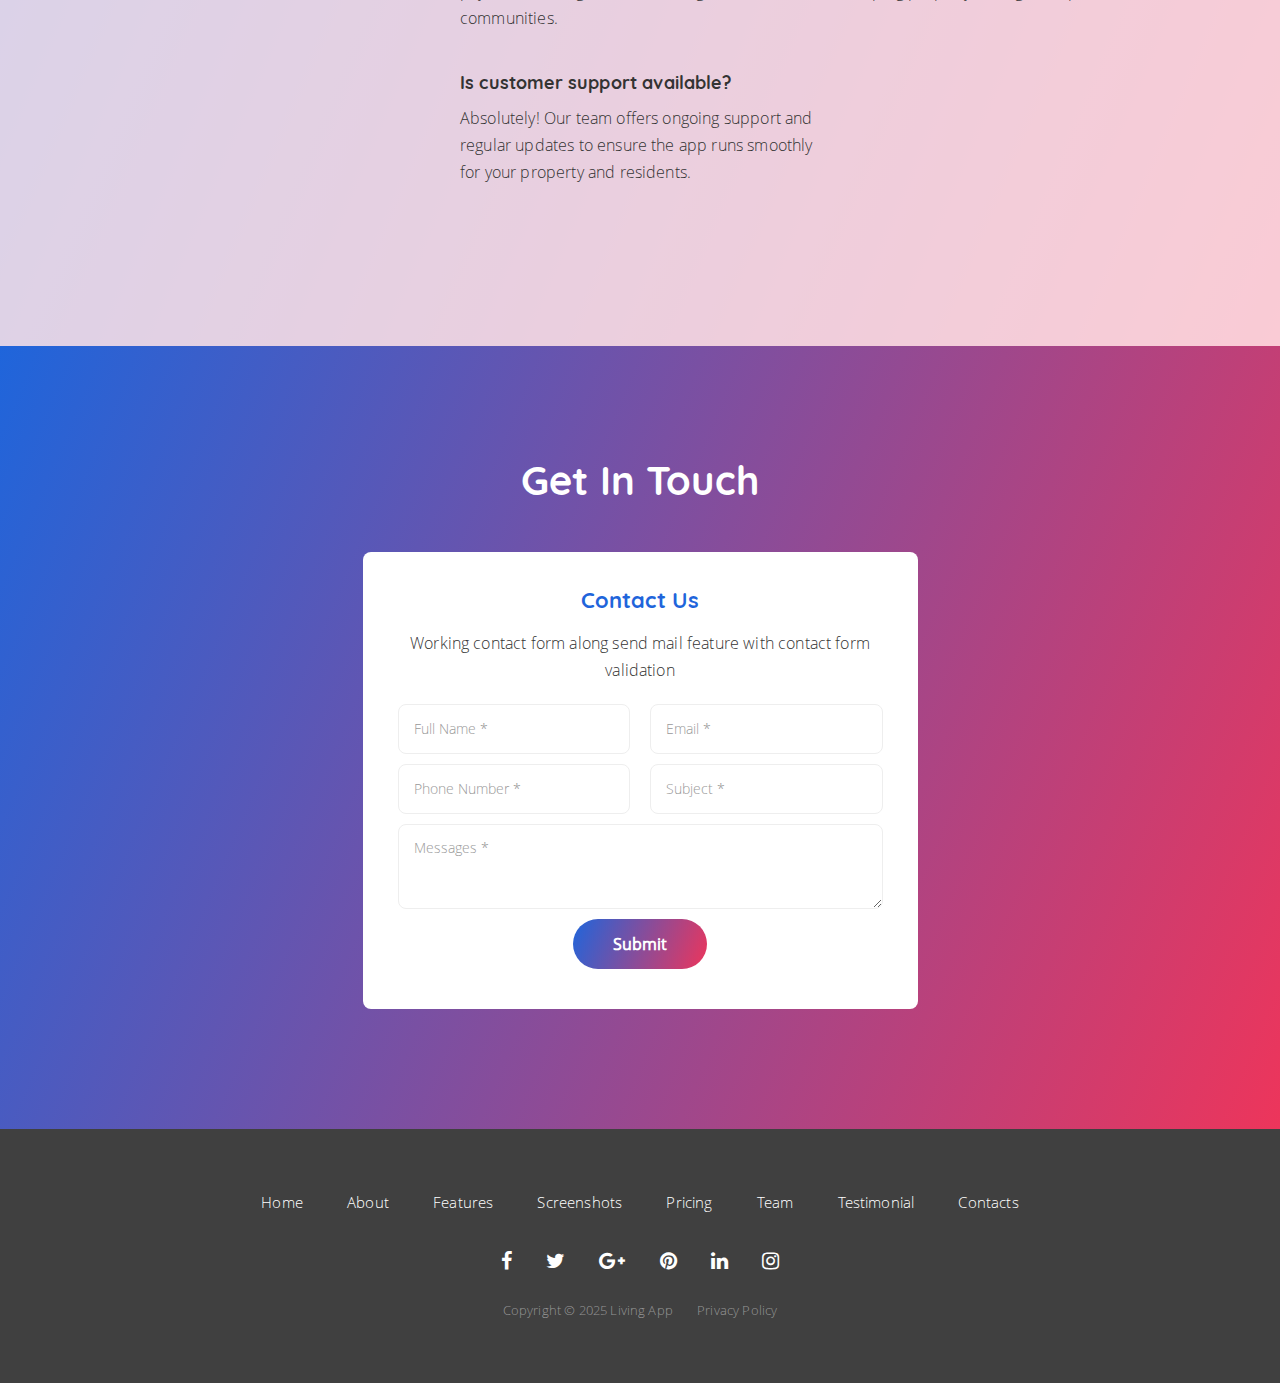
==== commit 4d3679f8: "fix textss" ====
--- a/index.html
+++ b/index.html
@@ -113,7 +113,7 @@
 			
 			await loadSection('statistics', 'statistics.html');
 			await loadSection('pricing', 'pricing.html');
-			await loadSection('testimonial', 'testimonial.html');
+			/* await loadSection('testimonial', 'testimonial.html'); */
 			await loadSection('contacts', 'contacts.html');
 			await loadSection('footer', 'footer.html');
 		});
--- a/assets/css/theme.css
+++ b/assets/css/theme.css
@@ -52,14 +52,12 @@
 .navbar-default .navbar-toggle:focus {
 	background: #1F65DB;
 }
-.button{
-	background: #FA3821;
-}
+
 .button:hover {
-	background: #1F65DB;
+	background: white;
 }
 .header-texts .button{
-	background: #FA3821;
+	
 	color: #fff;
 }
 .header-texts .button:hover {
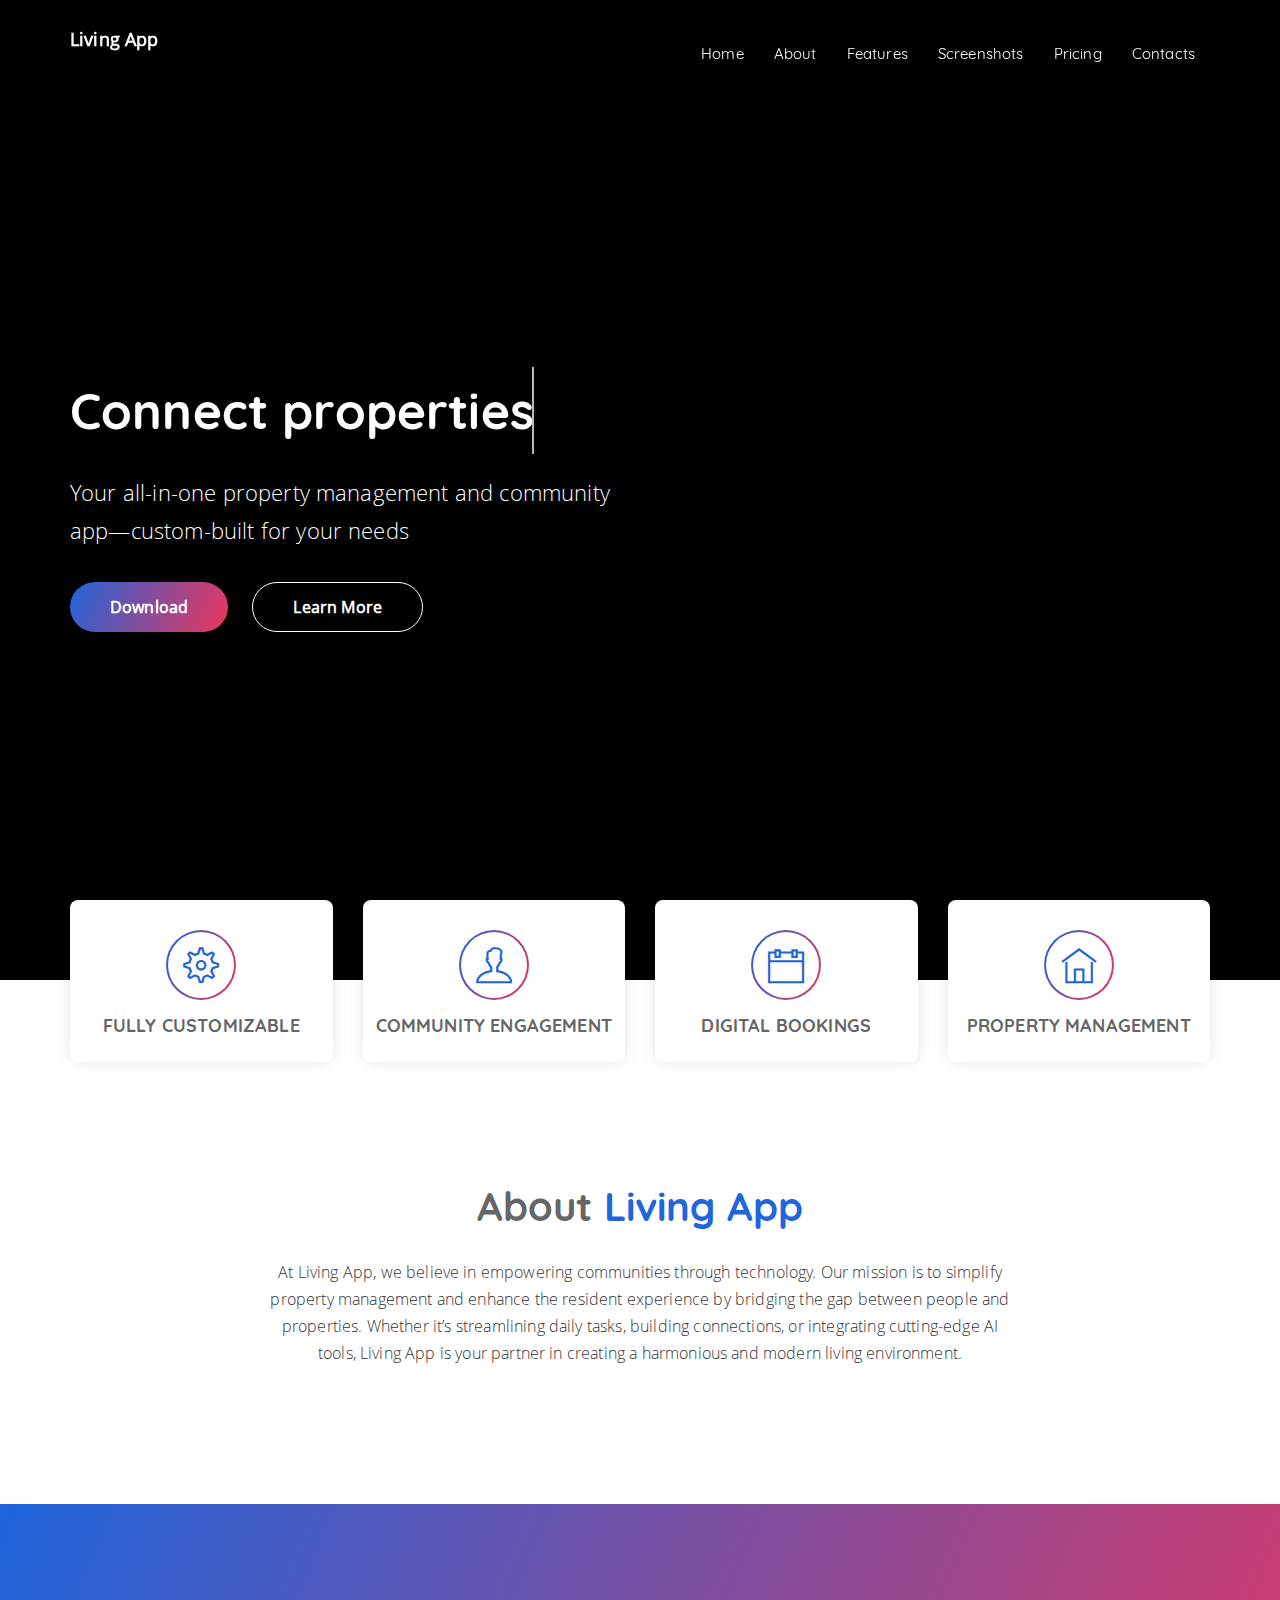
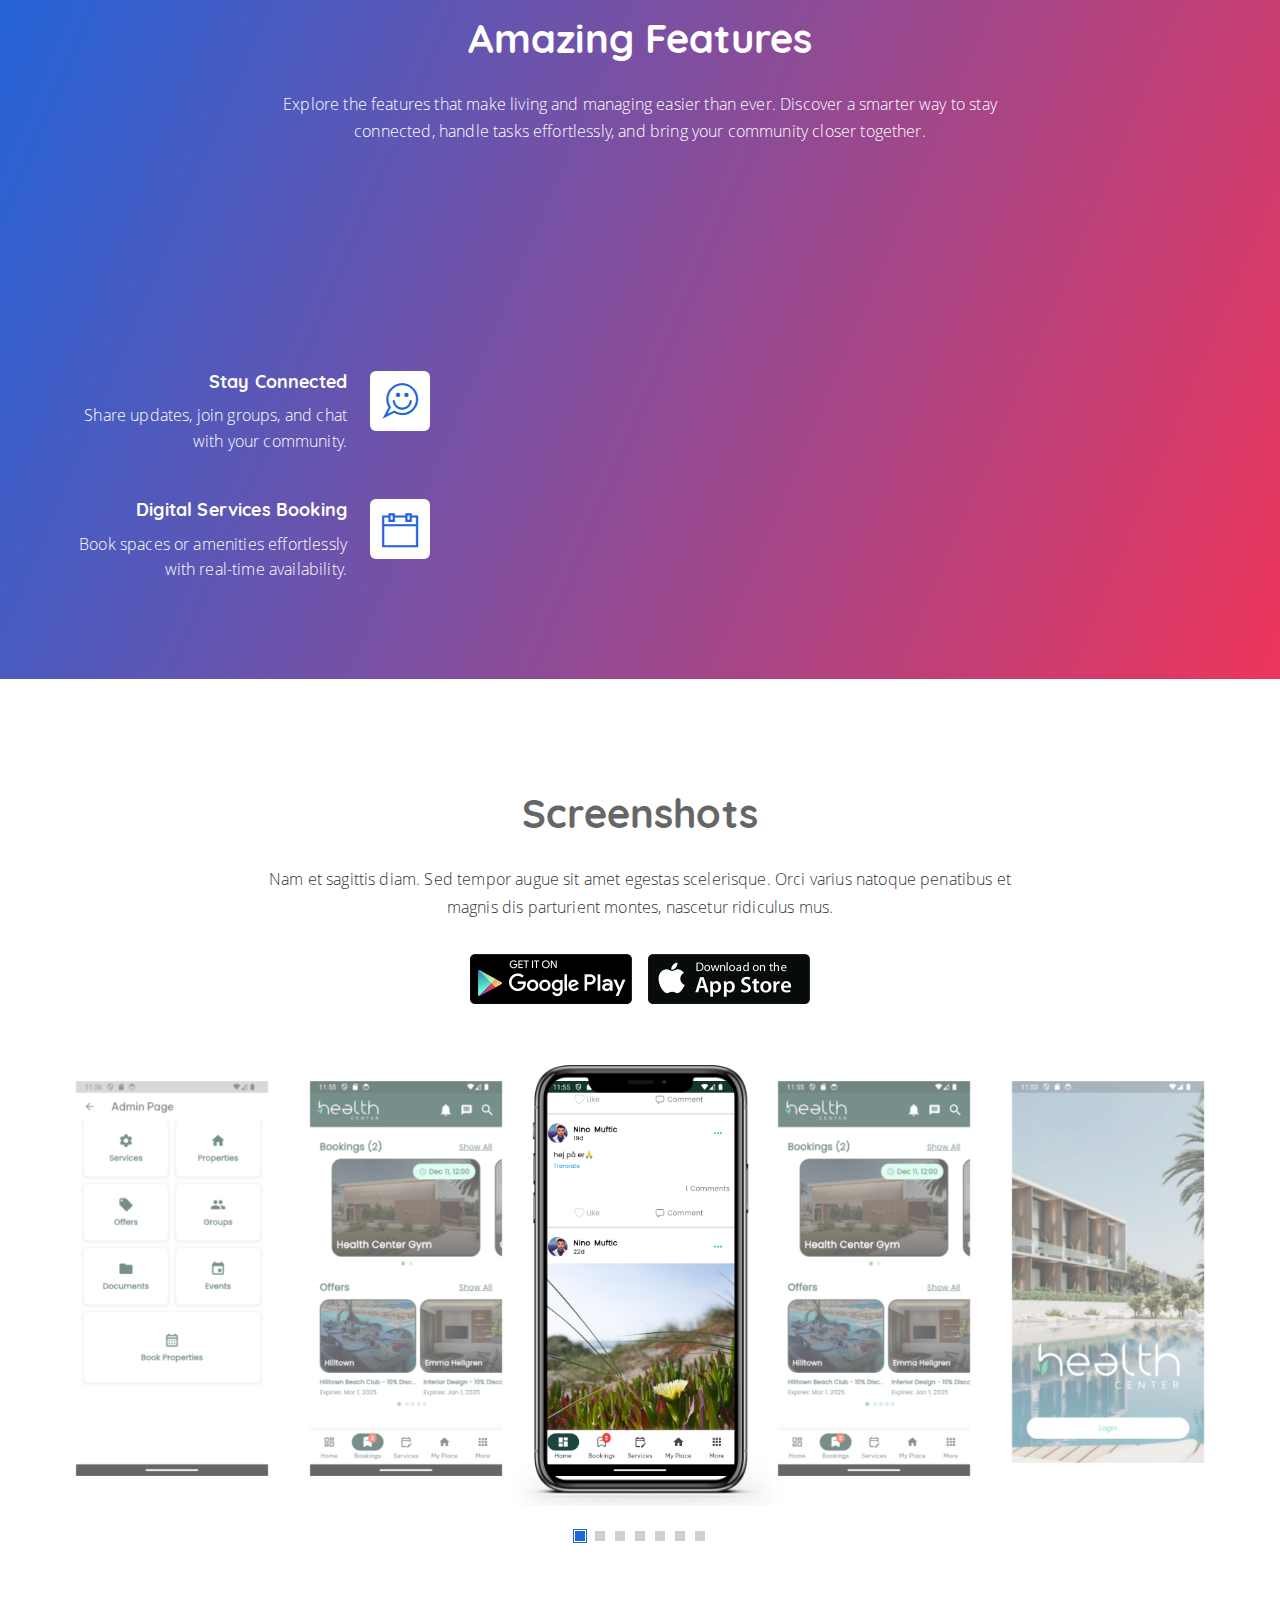
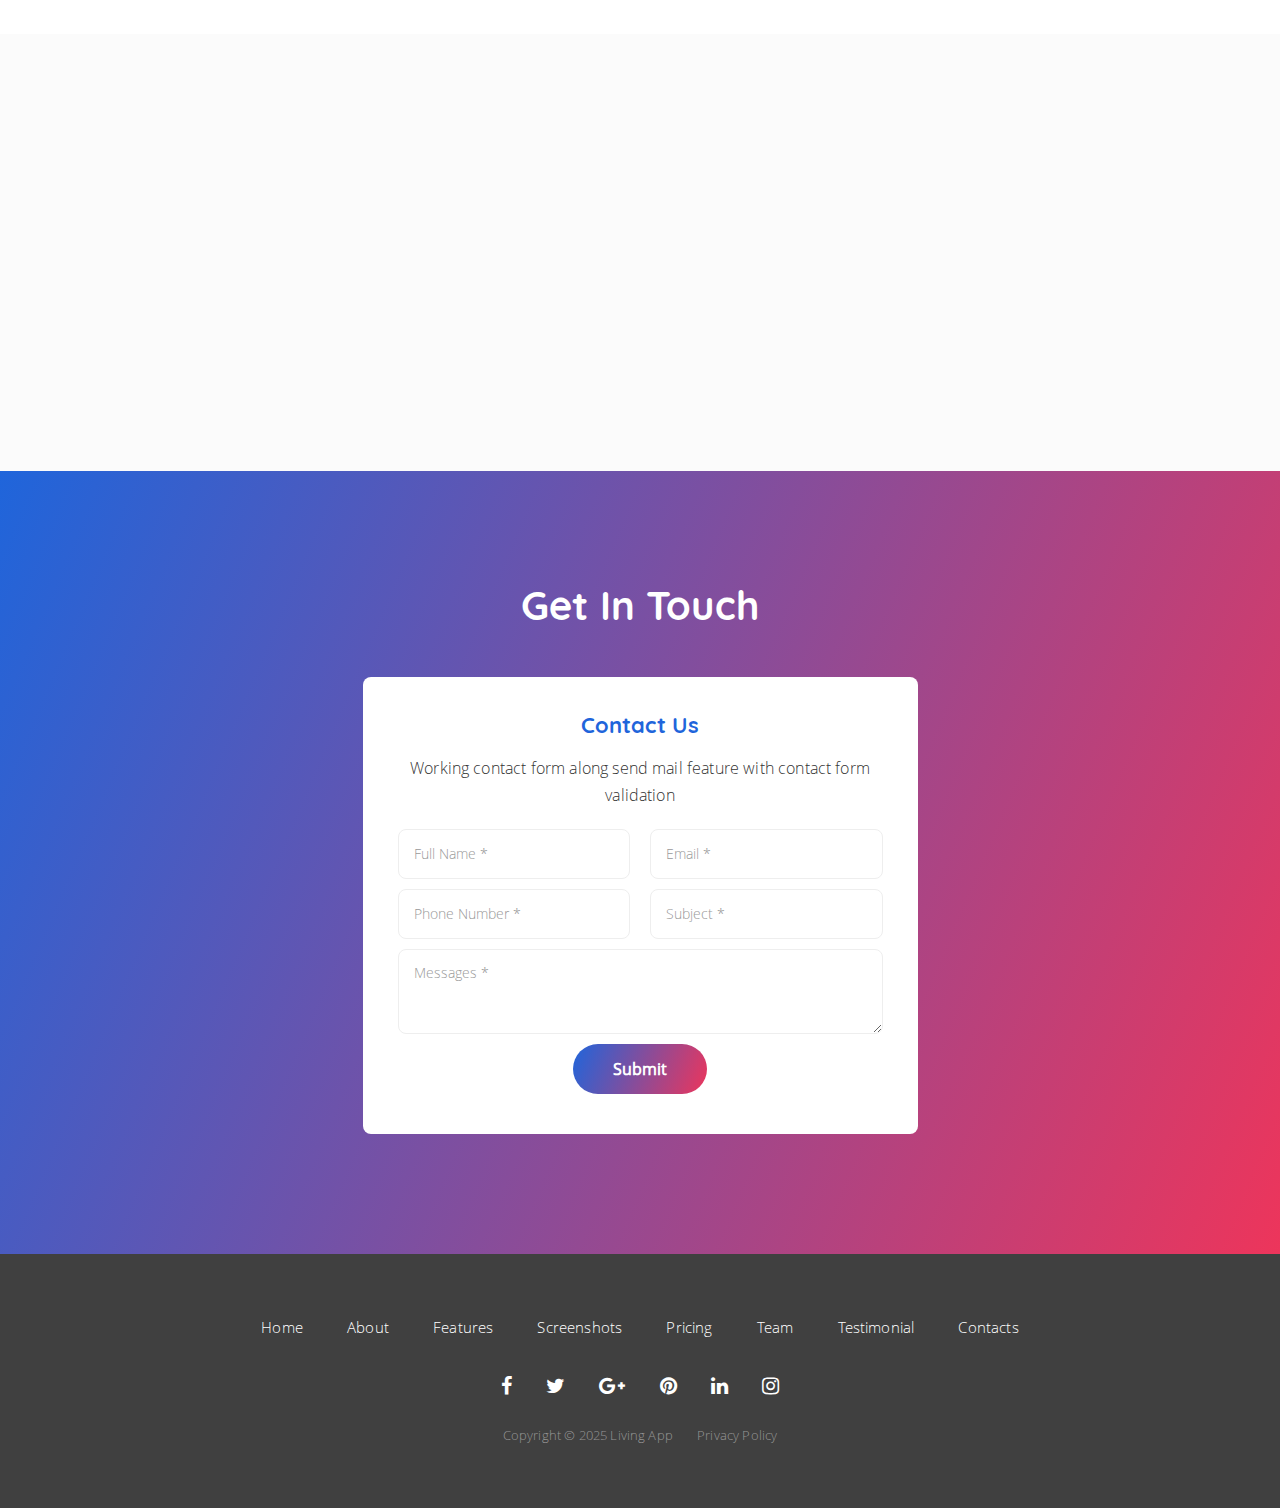
==== commit 4a516661: "fix word" ====
--- a/index.html
+++ b/index.html
@@ -14,7 +14,6 @@
 		<link href="assets/css/style.css?ver=131" rel="stylesheet">
 		<link href="assets/css/theme.css?ver=131" rel="stylesheet">
 		<link rel="stylesheet" href="https://cdnjs.cloudflare.com/ajax/libs/OwlCarousel2/2.3.4/assets/owl.carousel.min.css">
-<script src="https://cdnjs.cloudflare.com/ajax/libs/OwlCarousel2/2.3.4/owl.carousel.min.js"></script>
 		<style>
 			.mockup-screen {
 				transform-origin: center center;
@@ -78,7 +77,7 @@
     </div><!-- .container-fluid -->
 </div><!-- .screenshots-section --> 
 		<div id="statistics"></div>
-		<div id="pricing"></div>
+		<!-- <div id="pricing"></div> -->
 		<div id="testimonial"></div>
 		<div id="contacts"></div>
 		<div id="footer"></div>
@@ -95,7 +94,13 @@
 		================================================== -->
 		<!-- Placed at the end of the document so the pages load faster -->
 		
+		<!-- Load jQuery First -->
 		<script src="assets/js/jquery.bundle.js"></script>
+		
+		<!-- Then Load Owl Carousel -->
+		<script src="https://cdnjs.cloudflare.com/ajax/libs/OwlCarousel2/2.3.4/owl.carousel.min.js"></script>
+		
+		<!-- Then Your Custom Script -->
 		<script src="assets/js/script.js"></script>
 		
 		<script>
@@ -112,8 +117,8 @@
 			await loadSection('features', 'features.html');
 			
 			await loadSection('statistics', 'statistics.html');
-			await loadSection('pricing', 'pricing.html');
-			/* await loadSection('testimonial', 'testimonial.html'); */
+			/*await loadSection('pricing', 'pricing.html');
+			 await loadSection('testimonial', 'testimonial.html'); */
 			await loadSection('contacts', 'contacts.html');
 			await loadSection('footer', 'footer.html');
 		});
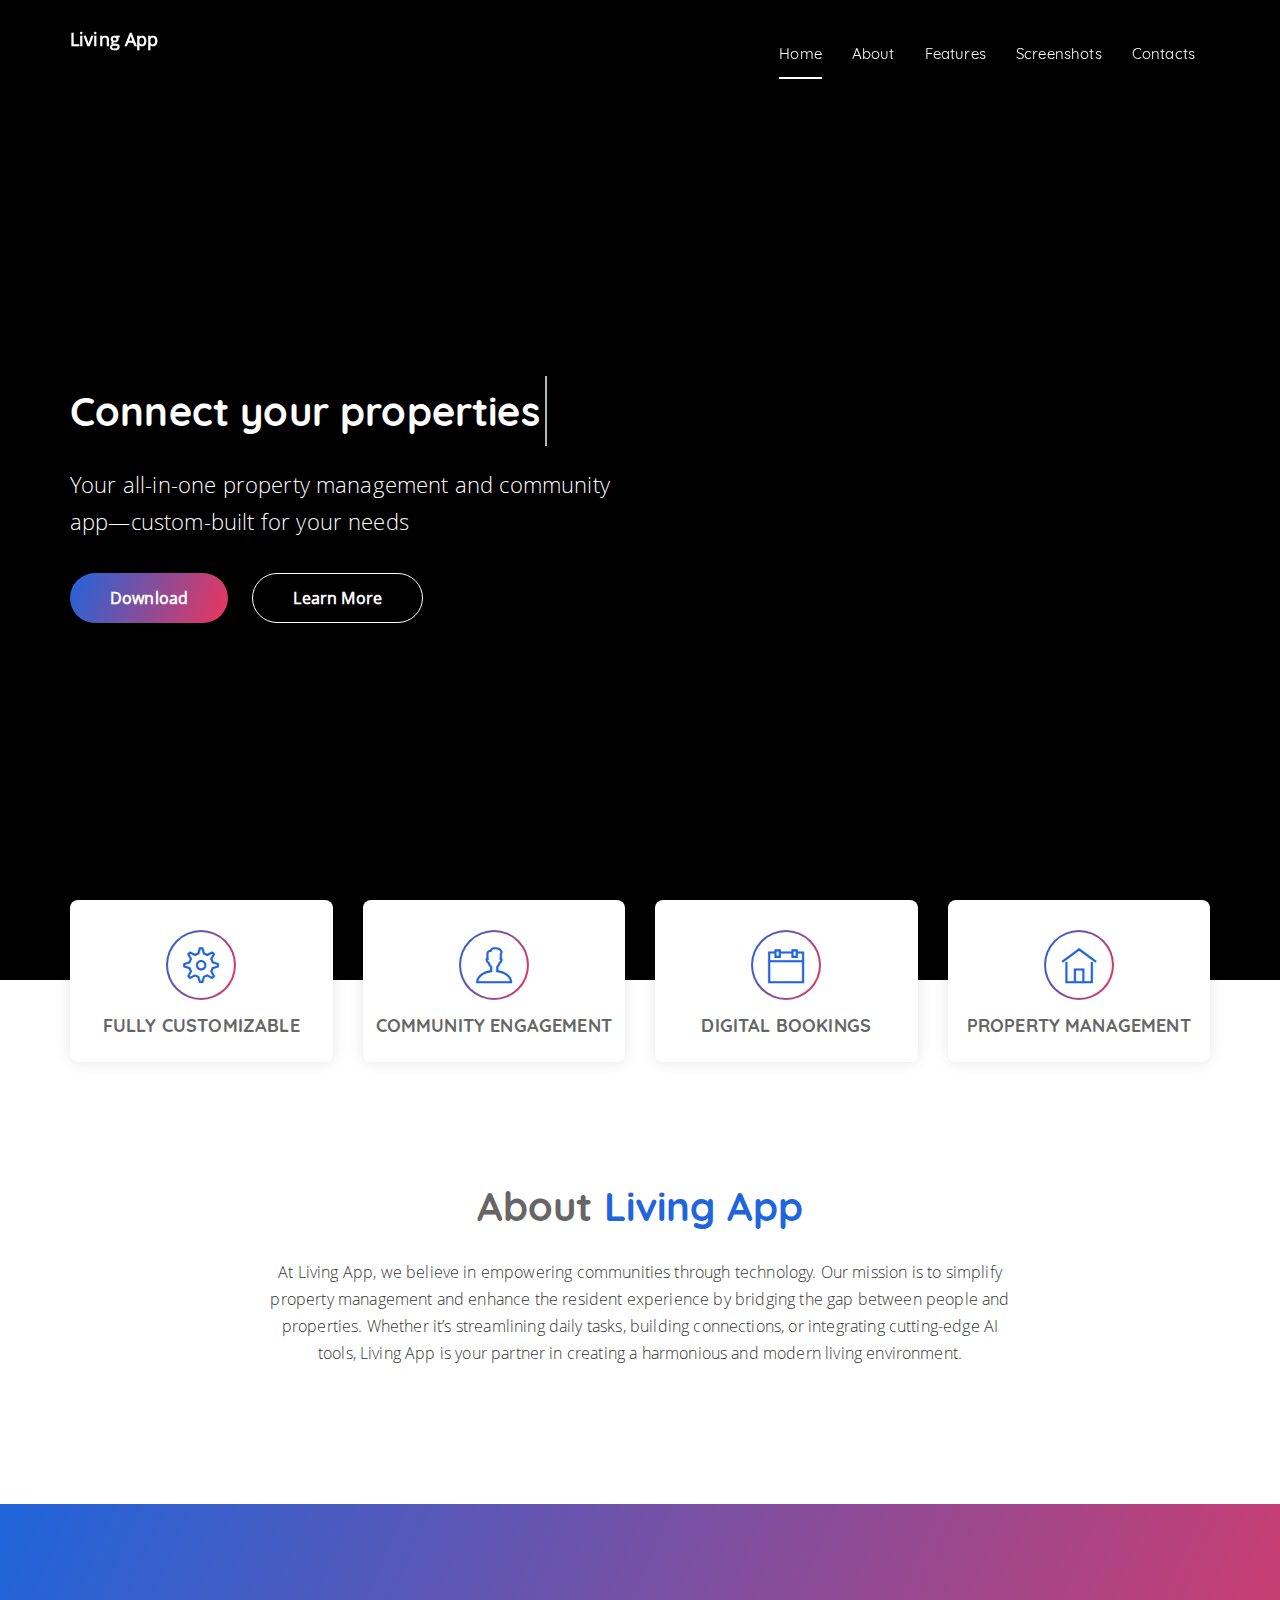
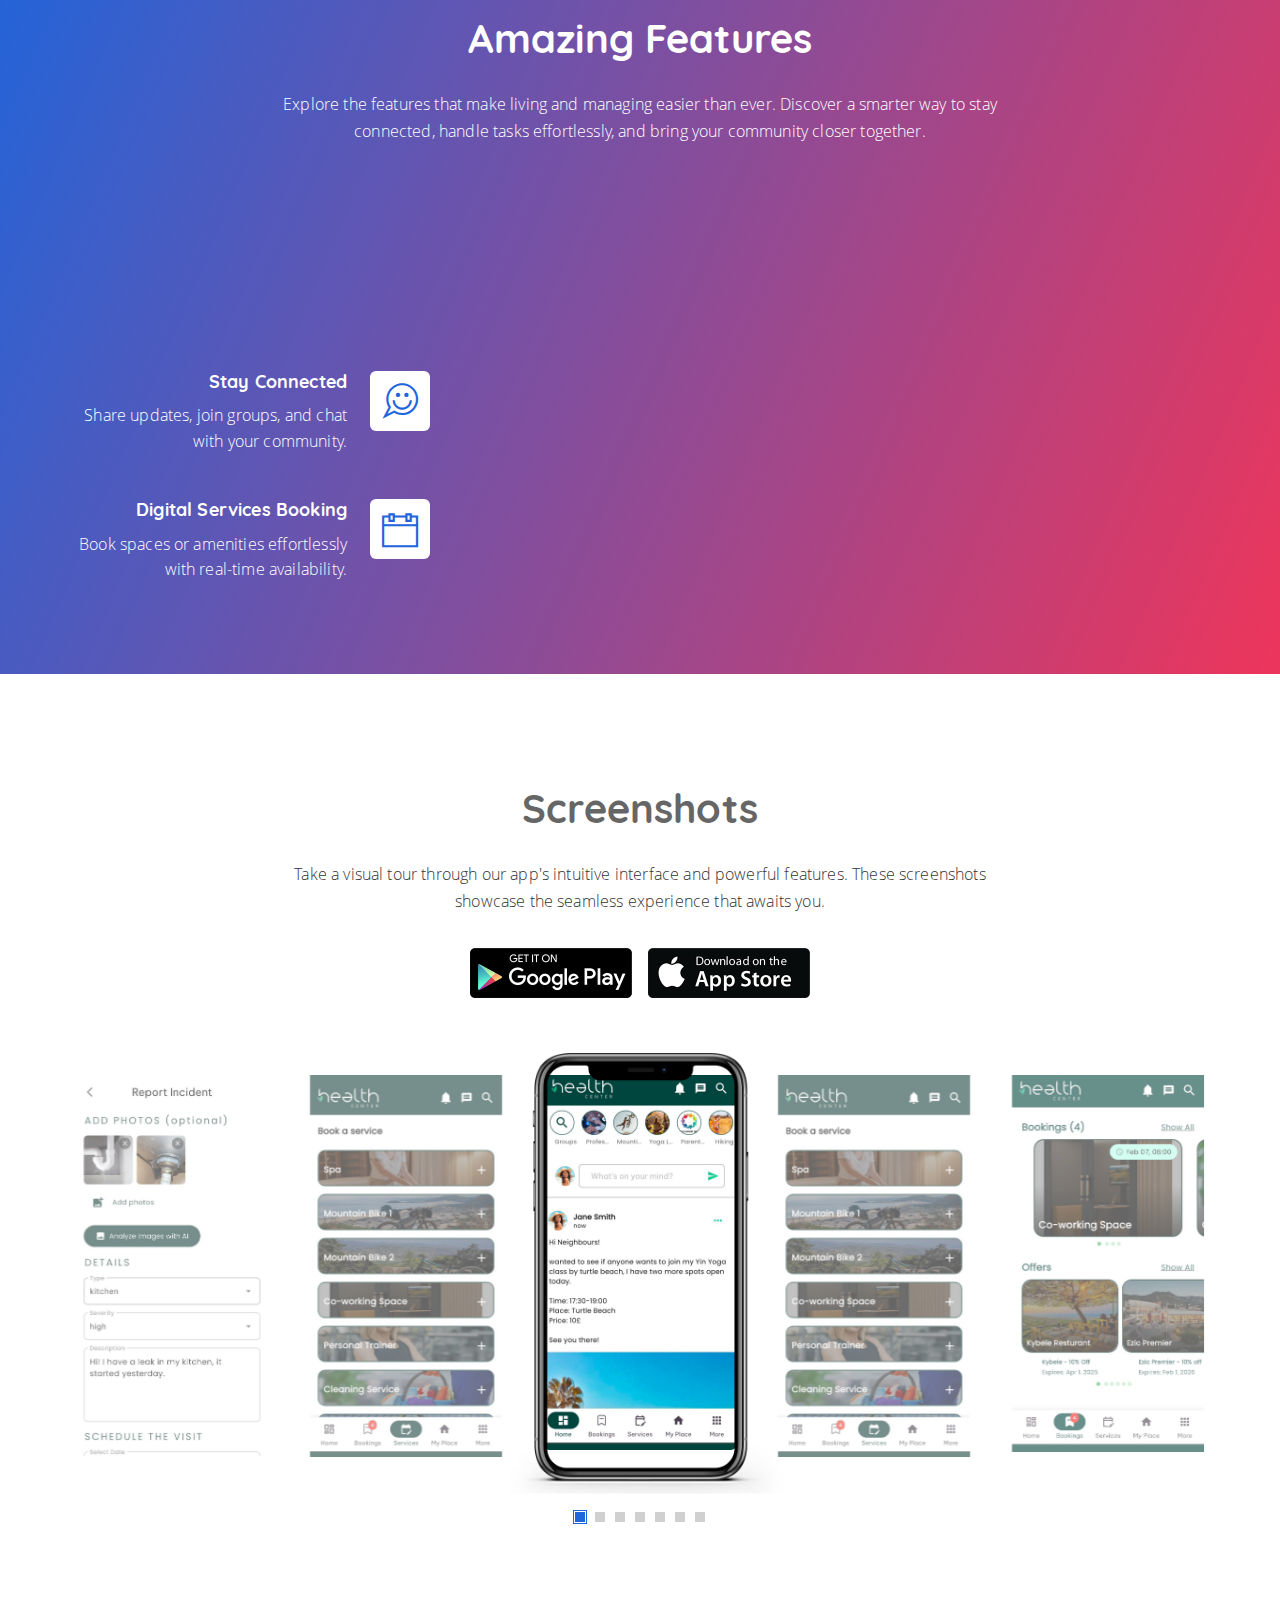
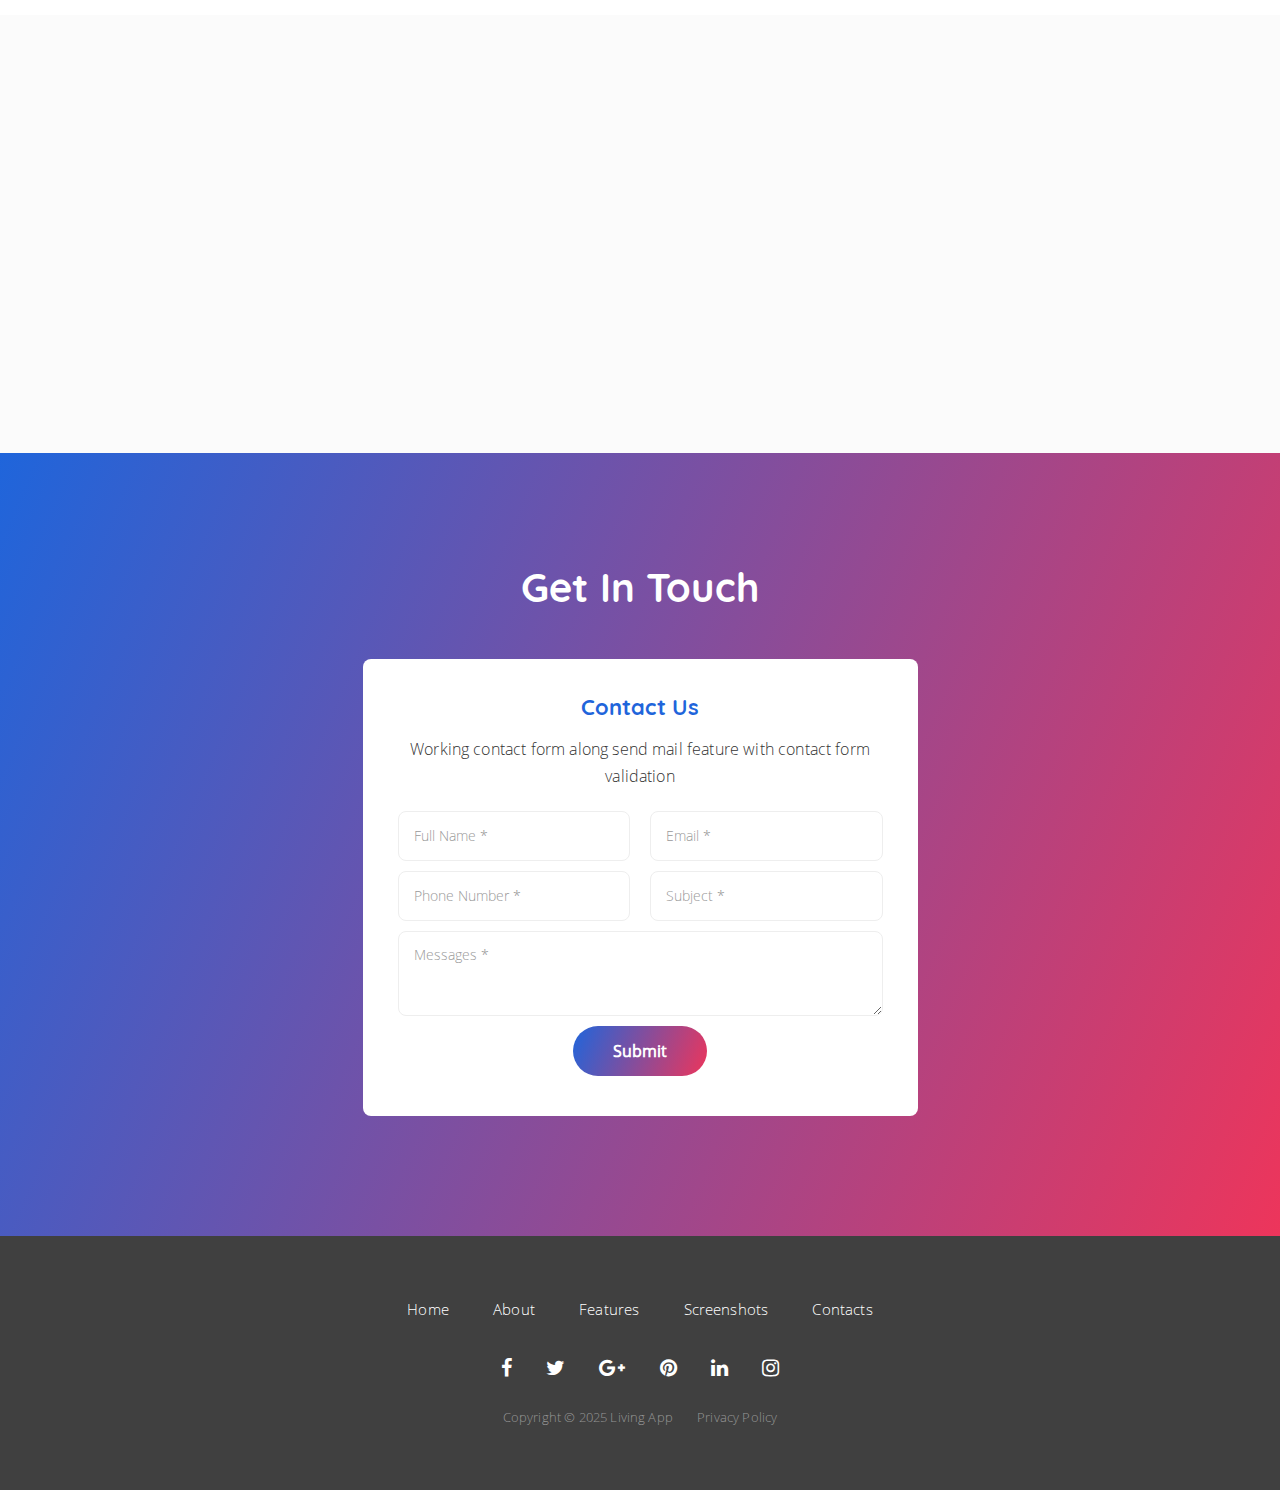
==== commit 9b041a99: "fix animation" ====
--- a/index.html
+++ b/index.html
@@ -40,7 +40,73 @@
 	</head>
 	<body class="overflow-scroll">
        	
-		<div id="hero"></div>
+		<!-- HERO SECTION -->
+<div id="home" class="header-section flex-box-middle section gradiant-background overflow-hidden">
+    <div class="video-container">
+        <video autoplay muted loop playsinline class="video-background">
+            <source src="assets/videos/properties.mp4" type="video/mp4">
+            Your browser does not support the video tag.
+        </video>
+        <div class="video-overlay"></div>
+    </div>
+    <div id="navigation" class="navigation is-transparent" data-spy="affix" data-offset-top="5">
+        <nav class="navbar navbar-default">
+            <div class="container">
+                <!-- Brand and toggle get grouped for better mobile display -->
+                <div class="navbar-header">
+                    <button type="button" class="navbar-toggle collapsed" data-toggle="collapse" data-target="#site-collapse-nav" aria-expanded="false">
+                        <span class="sr-only">Toggle navigation</span>
+                        <span class="icon-bar"></span>
+                        <span class="icon-bar"></span>
+                        <span class="icon-bar"></span>
+                    </button>
+                    <a class="navbar-brand" href="./">
+                        <span class="logo logo-light" style="color: white; font-weight: bold;">Living App</span>
+                        <span class="logo logo-color" style="color: #1a237e; font-weight: bold;">Living App</span>
+                    </a>
+                </div>
+                <!-- Collect the nav links, forms, and other content for toggling -->
+                <div class="collapse navbar-collapse font-secondary" id="site-collapse-nav">
+                    <ul class="nav nav-list navbar-nav navbar-right">
+                        <li><a class="nav-item" href="#home">Home</a></li>
+                        <li><a class="nav-item" href="#about">About</a></li>
+                        <li><a class="nav-item" href="#features">Features</a></li>
+                        <li><a class="nav-item" href="#screenshots">Screenshots</a></li>
+ <!--                        <li><a class="nav-item" href="#pricing">Pricing</a></li>
+                        <li><a class="nav-item" href="#team">Team</a></li>
+                        <li><a class="nav-item" href="#testimonial">Testimonial</a></li> -->
+                        <li><a class="nav-item" href="#contacts">Contacts</a></li>
+                    </ul>
+                </div><!-- /.navbar-collapse -->
+            </div><!-- /.container -->
+        </nav>
+    </div><!-- .navigation -->
+    
+    <div class="header-content">
+        <div class="container">
+            <div class="row">
+                <div class="col-md-6">
+                    <div class="header-texts">
+                        <h1 class="cd-headline clip is-full-width wow fadeInUp" data-wow-duration=".5s">
+                            <span>Connect your</span> 
+                            <span class="cd-words-wrapper">
+                                <b class="is-visible">properties</b>
+                                <b>residents</b>
+                                <b>services</b>
+                                <b>community</b>
+                              </span>
+                        </h1>
+                        <p class="lead wow fadeInUp" data-wow-duration=".5s" data-wow-delay=".3s">Your all-in-one property management and community app—custom-built for your needs</p>
+                        <ul class="buttons">
+                            <li><a href="#" class="button gradiant-background wow fadeInUp" data-wow-duration=".5s" data-wow-delay=".6s">Download</a></li>
+                            <li><a href="#" class="button button-border button-transparent wow fadeInUp" data-wow-duration=".5s" data-wow-delay=".9s">Learn More</a></li>
+                        </ul>
+                    </div>
+                </div><!-- .col -->
+            </div><!-- .row -->
+        </div><!-- .container -->
+    </div><!-- .header-content -->
+</div><!-- .header-section --> 
 		<div id="feature-boxes"></div>
 		<div id="about"></div>
 		<div id="features"></div>
@@ -51,7 +117,7 @@
             <div class="row">
                 <div class="col-md-8 col-md-offset-2">
                     <h2 class="heading">Screenshots</h2>
-                    <p>Nam et sagittis diam. Sed tempor augue sit amet egestas scelerisque. Orci varius natoque penatibus et magnis dis parturient montes, nascetur ridiculus mus.</p>
+                    <p>Take a visual tour through our app's intuitive interface and powerful features. These screenshots showcase the seamless experience that awaits you.</p>
                     <ul class="download-buttons">
                         <li><a href="#"><img src="images/google-play.png" alt="google-play" /></a></li>
                         <li><a href="#"><img src="images/app-store.png" alt="app-store" /></a></li>
@@ -111,7 +177,6 @@
 				document.getElementById(sectionId).innerHTML = html;
 			}
 
-			await loadSection('hero', 'hero.html');
 			await loadSection('feature-boxes', 'feature-boxes.html');
 			await loadSection('about', 'about.html');
 			await loadSection('features', 'features.html');
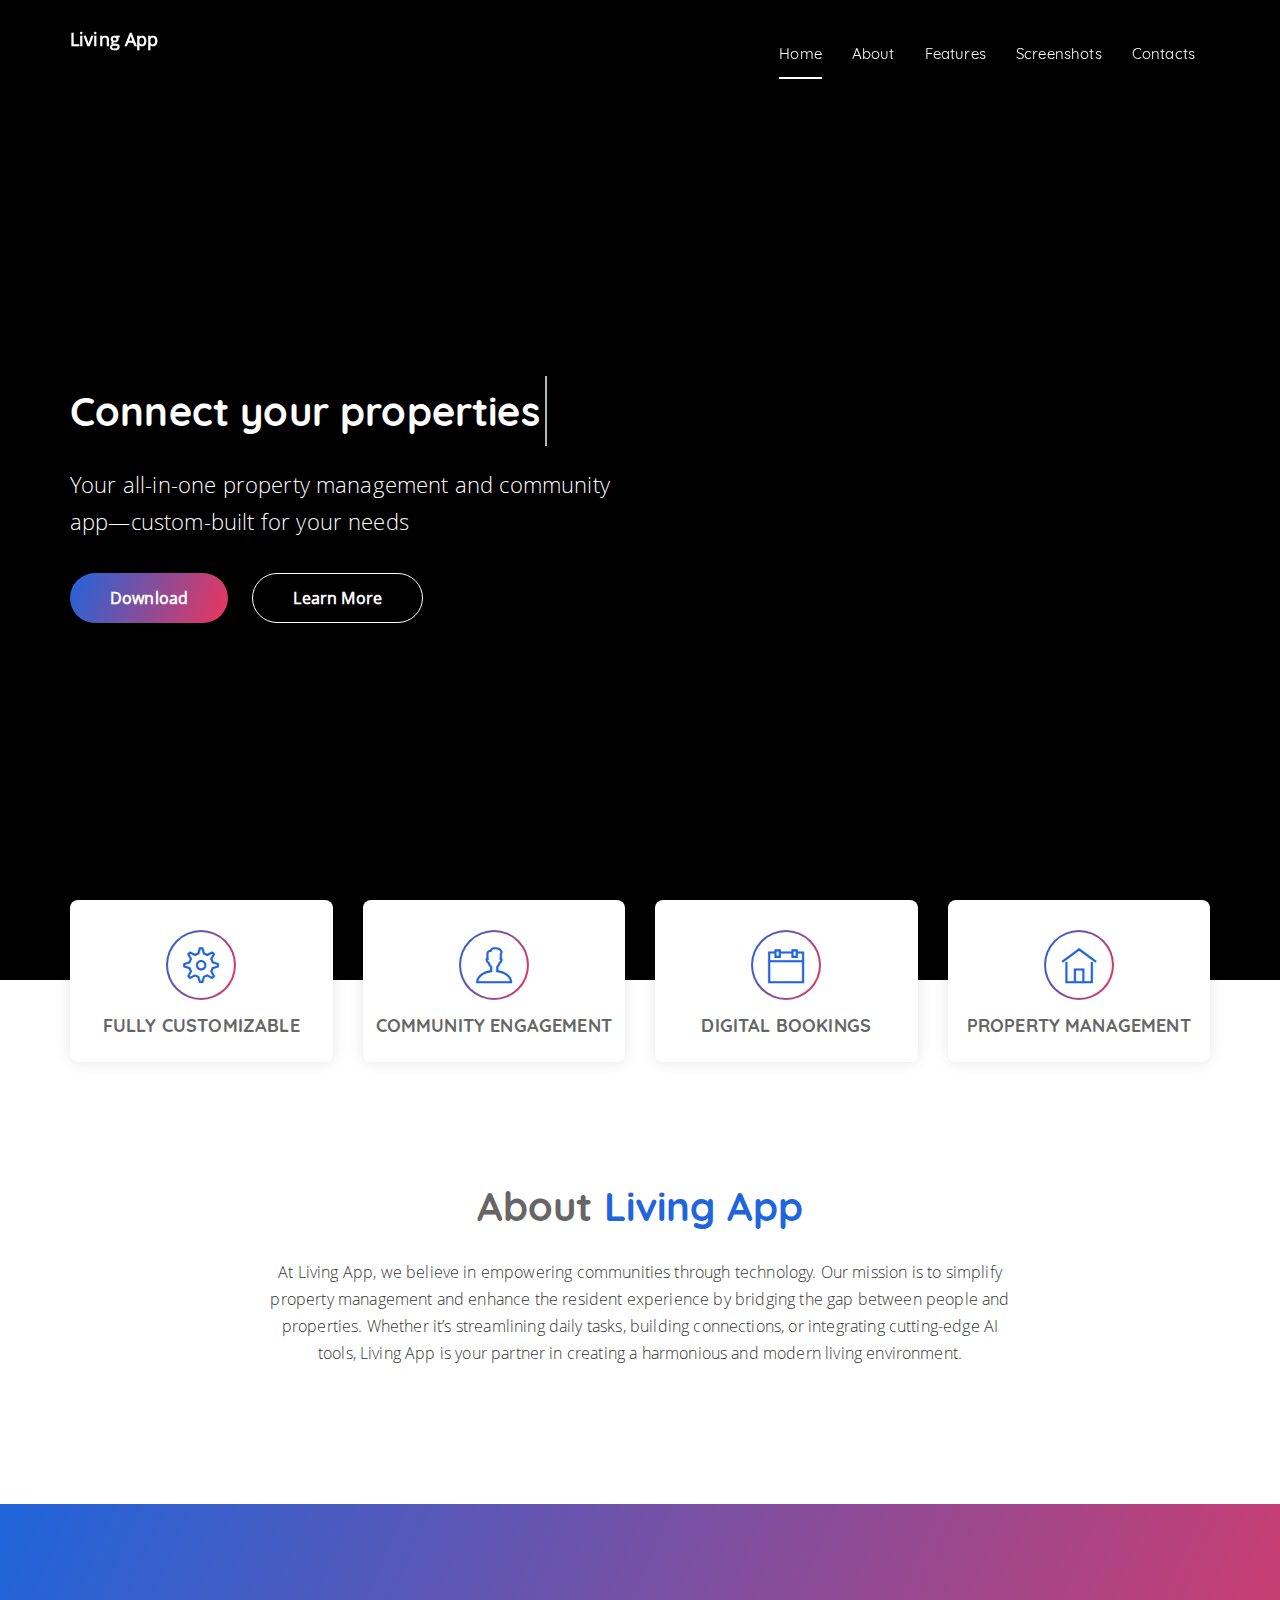
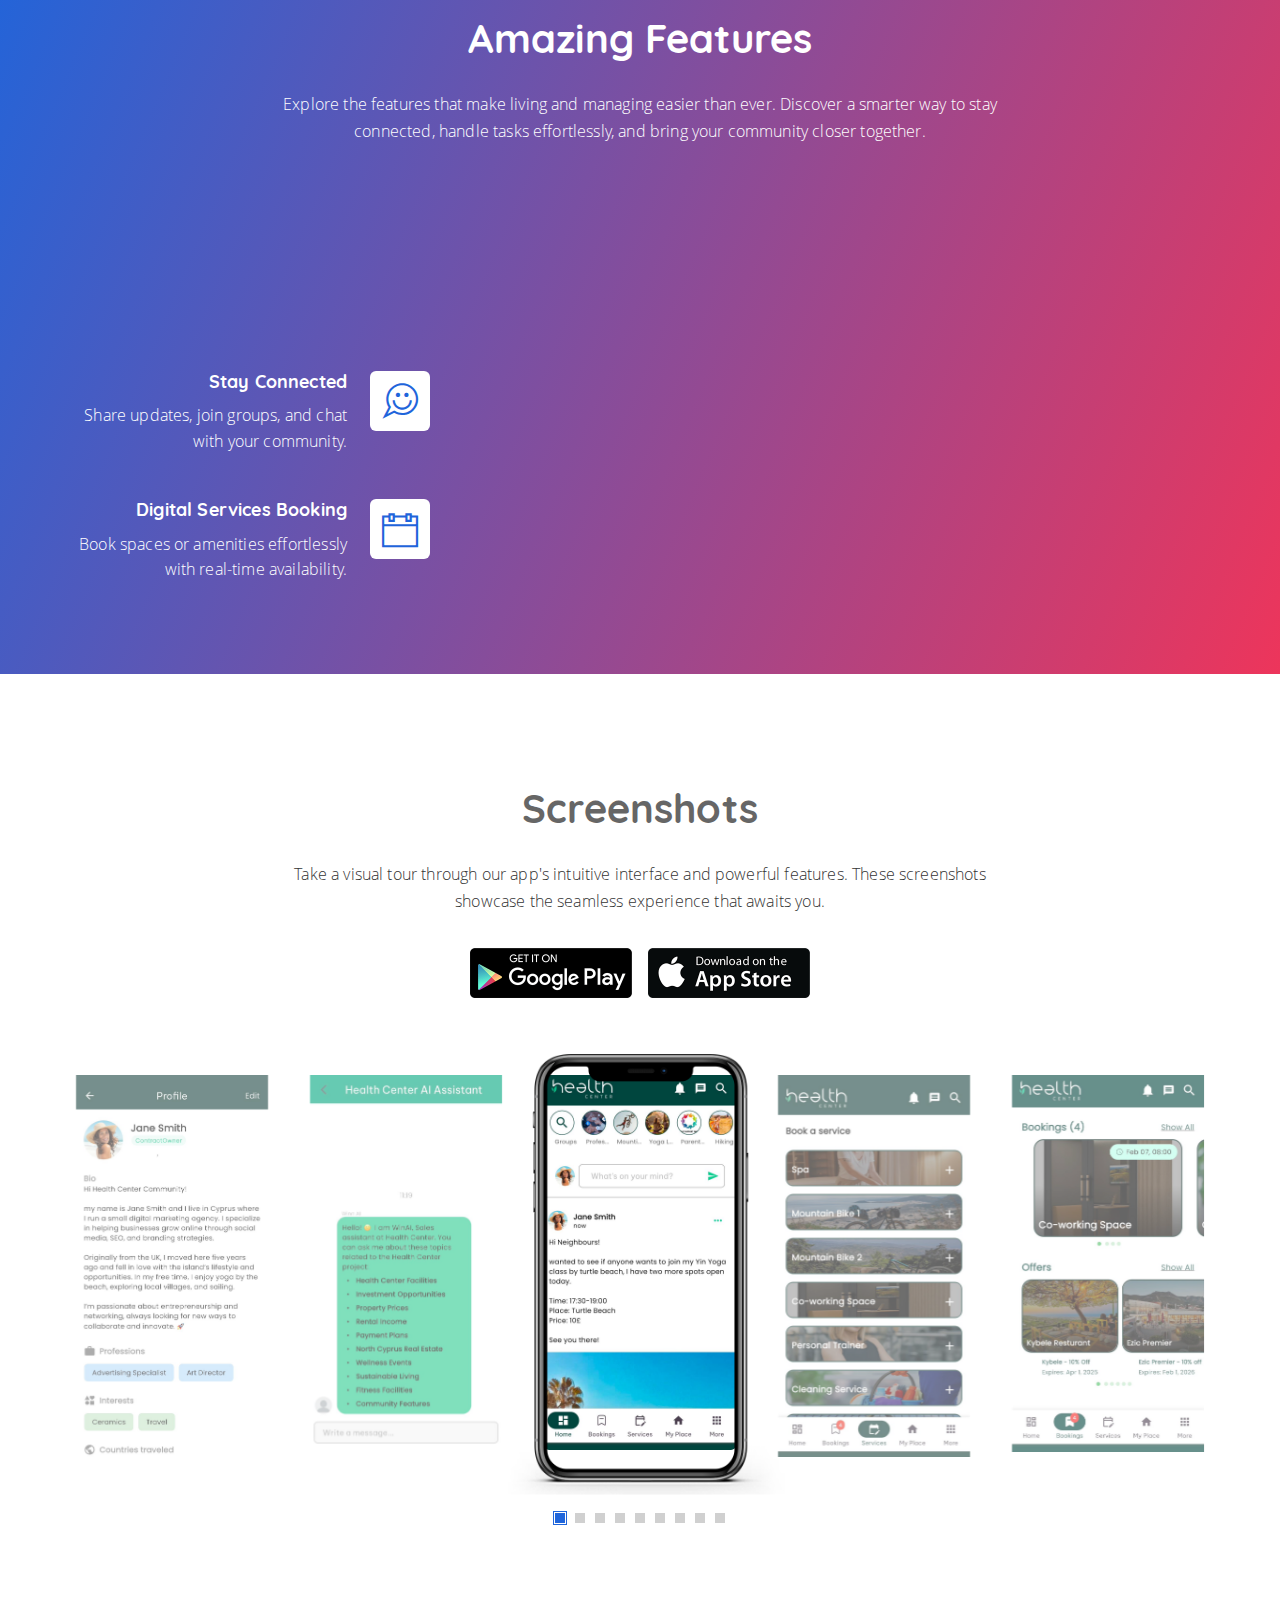
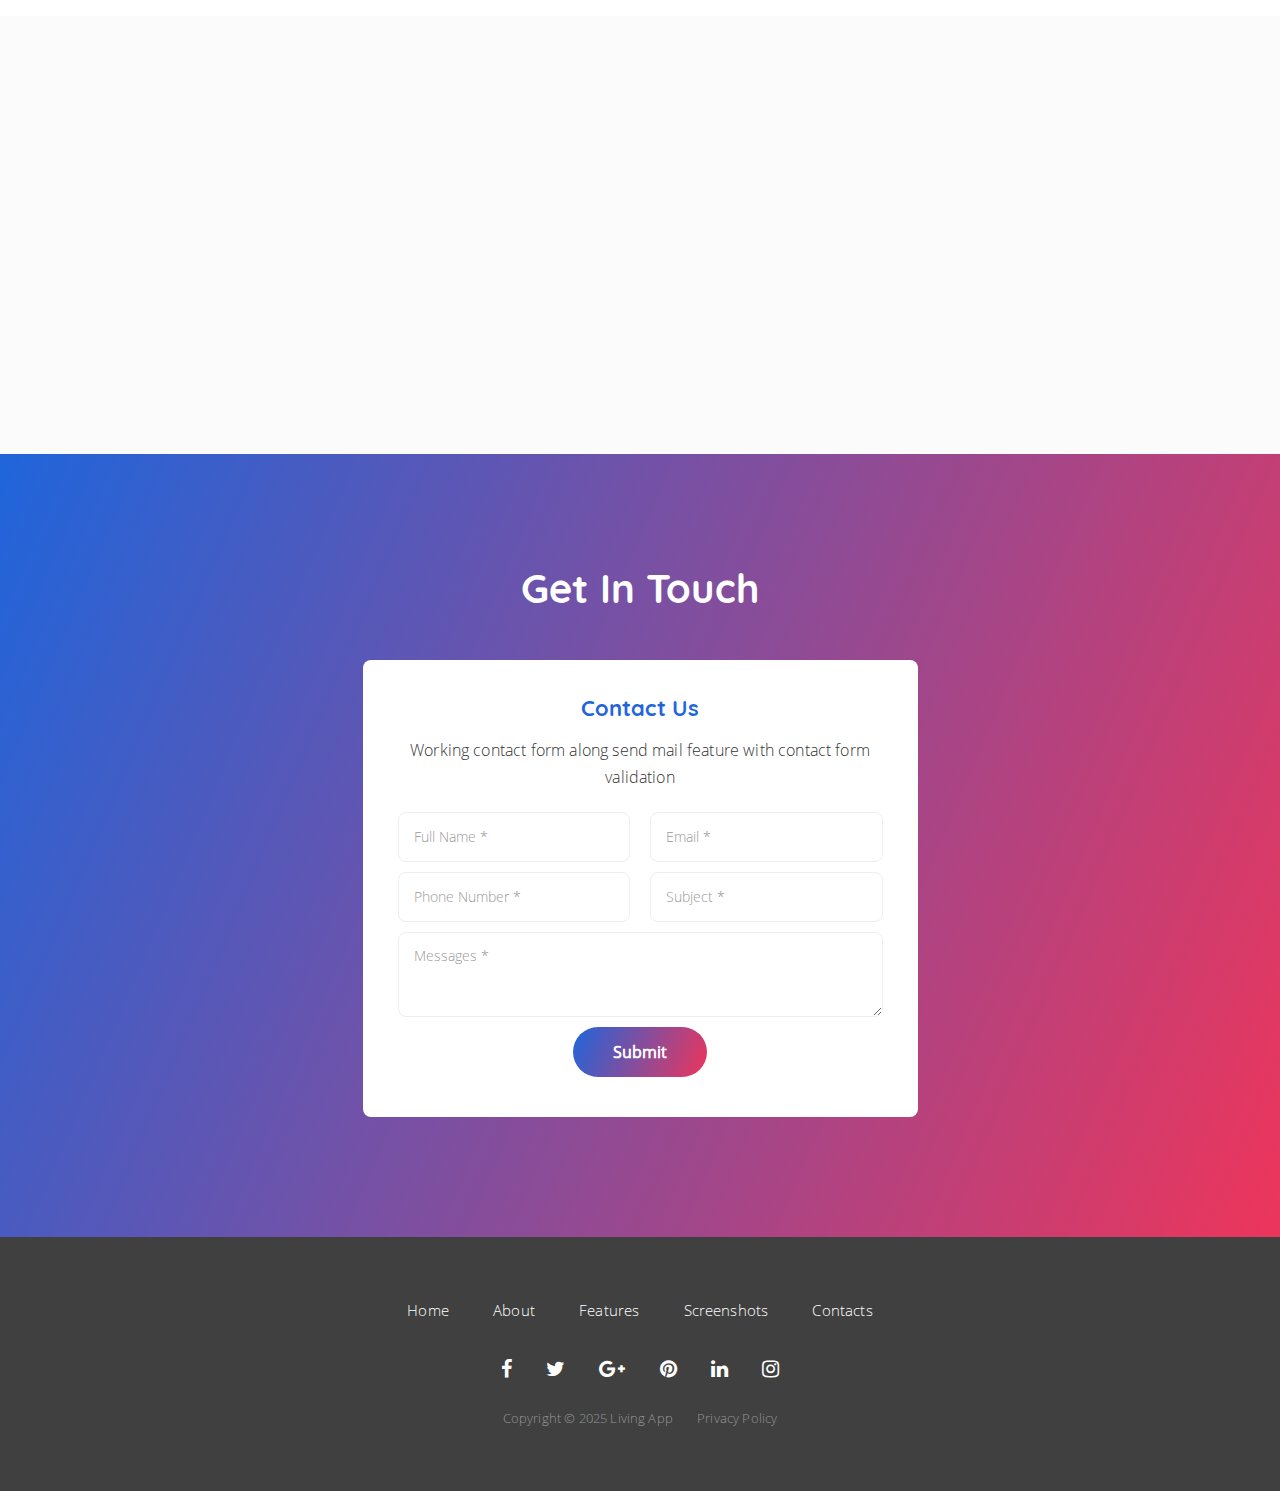
==== commit f5b0e38d: "fix status" ====
--- a/index.html
+++ b/index.html
@@ -135,10 +135,13 @@
                         <div class="item"><img src="images/sc-4.png" alt="screenshoots" /></div>
                         <div class="item"><img src="images/sc-5.png" alt="screenshoots" /></div>
                         <div class="item"><img src="images/sc-6.png" alt="screenshoots" /></div>
-                        <div class="item"><img src="images/sc-2.png" alt="screenshoots" /></div>
+                        <div class="item"><img src="images/sc-7.png" alt="screenshoots" /></div>
+                        <div class="item"><img src="images/sc-8.png" alt="screenshoots" /></div>
+                        <div class="item"><img src="images/sc-9.png" alt="screenshoots" /></div>
                     </div>
                 </div><!-- .col -->
             </div><!-- .col -->
+
         </div><!-- .row -->
     </div><!-- .container-fluid -->
 </div><!-- .screenshots-section --> 
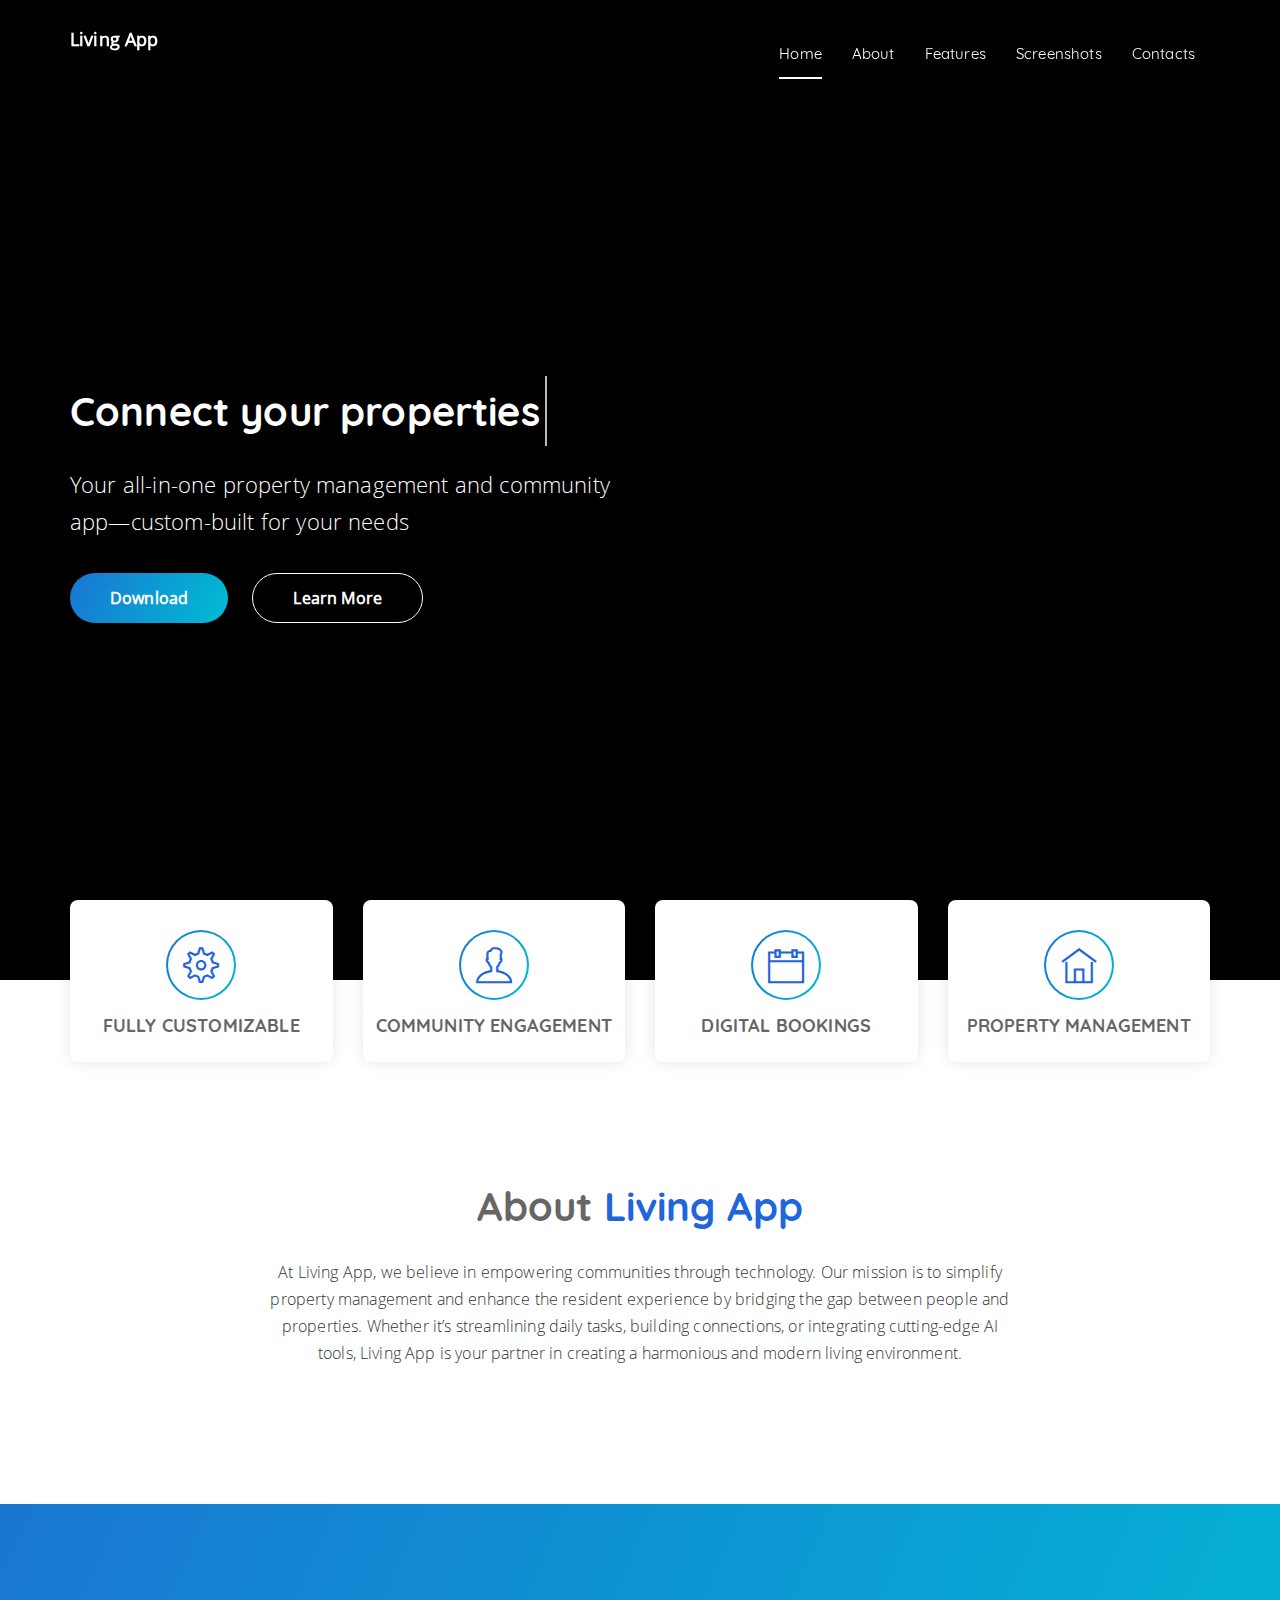
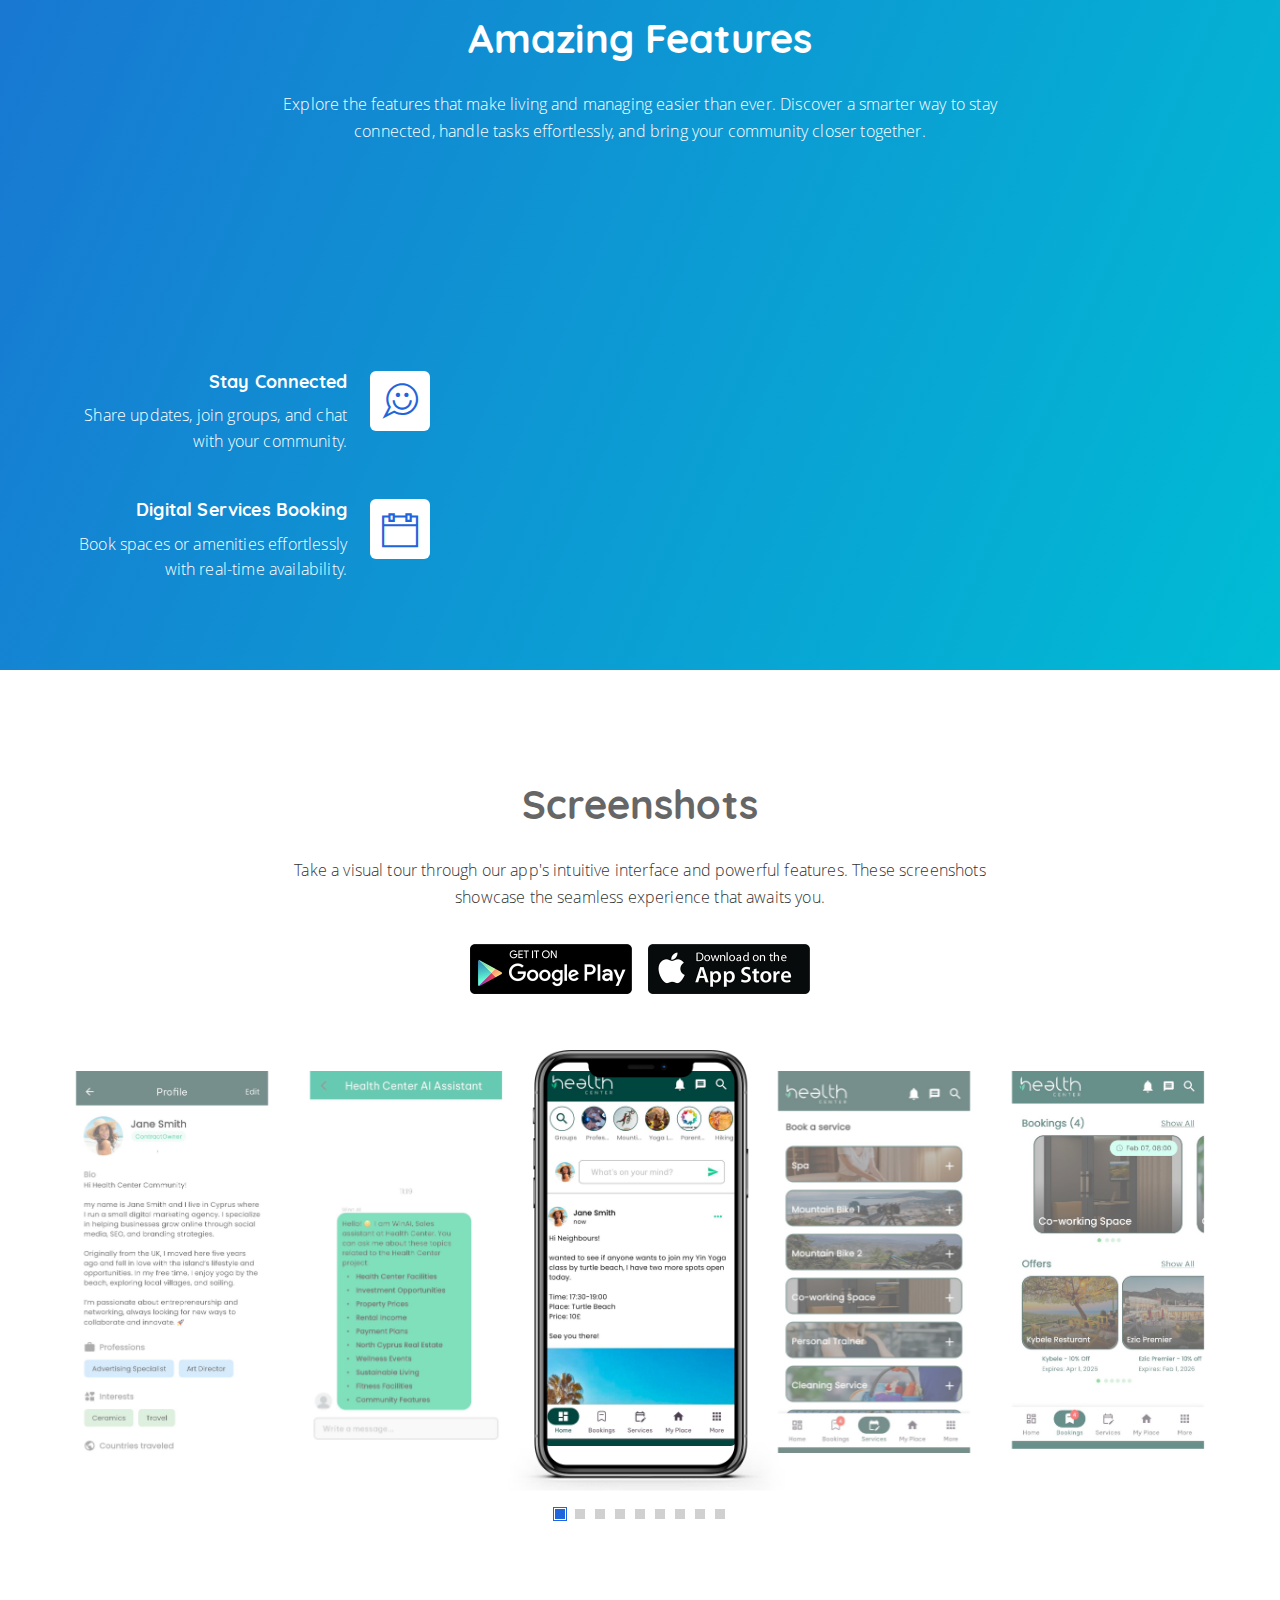
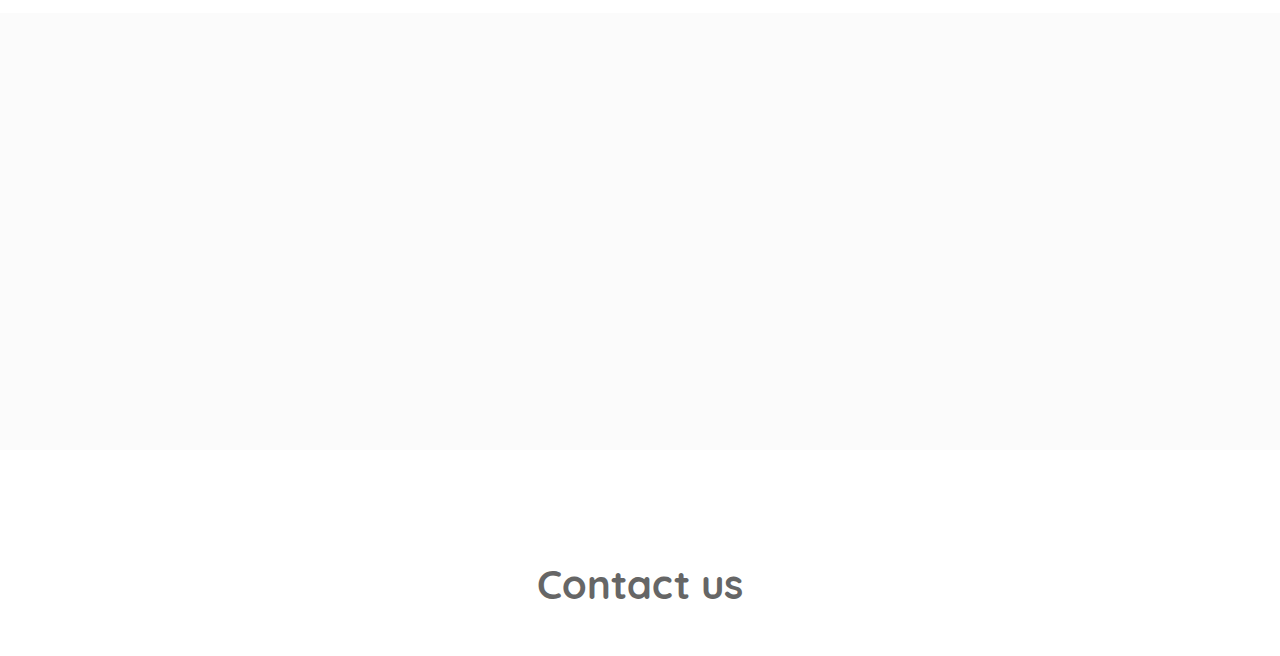
==== commit 5a23aa5b: "add form" ====
--- a/index.html
+++ b/index.html
@@ -75,7 +75,7 @@
  <!--                        <li><a class="nav-item" href="#pricing">Pricing</a></li>
                         <li><a class="nav-item" href="#team">Team</a></li>
                         <li><a class="nav-item" href="#testimonial">Testimonial</a></li> -->
-                        <li><a class="nav-item" href="#contacts">Contacts</a></li>
+                        <li><a class="nav-item" href="#formkeep-embed">Contacts</a></li>
                     </ul>
                 </div><!-- /.navbar-collapse -->
             </div><!-- /.container -->
@@ -148,7 +148,32 @@
 		<div id="statistics"></div>
 		<!-- <div id="pricing"></div> -->
 		<div id="testimonial"></div>
-		<div id="contacts"></div>
+		
+		<!-- CONTACT SECTION -->
+		<div class="section-head text-center">
+			<div class="row">
+				<div class="col-md-8 col-md-offset-2">
+					<h2 class="heading">Contact us</h2>
+				</div>
+			</div>
+		</div>
+		<div id="formkeep-embed" data-formkeep-url="https://formkeep.com/p/fb3daad7296ec4bb7c12ae04d655241d?embedded=1"></div>
+
+<script type="text/javascript" src="https://pym.nprapps.org/pym.v1.min.js"></script>
+<script type="text/javascript" src="https://cdn.formkeep.com/formkeep-embed.js"></script>
+
+<!-- Get notified when the form is submitted, add your own code below: -->
+<script>
+const formkeepEmbed = document.querySelector('#formkeep-embed')
+
+formkeepEmbed.addEventListener('formkeep-embed:submitting', _event => {
+  console.log('Submitting form...')
+})
+
+formkeepEmbed.addEventListener('formkeep-embed:submitted', _event => {
+  console.log('Submitted form...')
+})
+</script>
 		<div id="footer"></div>
 		
 		<!-- Preloader !remove please if you do not want -->
--- a/assets/css/theme.css
+++ b/assets/css/theme.css
@@ -62,37 +62,37 @@
 }
 .header-texts .button:hover {
 	background: #fff;
-	color: #FA3821;
+	color: #1F65DB;
 }
 .button.button-transparent{
 	background:transparent;
 }
 .button.button-transparent:hover{
 	background: #fff;
-	color: #FA3821;
+	color: #1F65DB;
 	border-color: #fff;
 }
 
 .navbar-default .navbar-nav > li > a.button,
 .navbar-default .navbar-nav > li > a.button:focus{
-	border:2px solid #FA3821;
-	background: #FA3821;
+	border:2px solid #1F65DB;
+	background: #1F65DB;
 }
 .navbar-default .navbar-nav > li > a.button:hover{
-	color: #FA3821;
+	color: #1F65DB;
 }
 .affix .navbar-default .navbar-nav > li > a.button:hover,
 .affix .navbar-default .navbar-nav > li.active > a.button,
 .affix .navbar-default .navbar-nav > li.active > a.button:focus{
-	color: #FA3821;
-	border-color: #FA3821;
+	color: #1F65DB;
+	border-color: #1F65DB;
 }
 
 .gradiant-background,
 .box-icon,
 .team-member .team-photo:after{
-	background-image: -o-linear-gradient(157deg, #ED355B 0%, #1F65DB 100%);
-	background-image: linear-gradient(293deg, #ED355B 0%, #1F65DB 100%);
+	background-image: -o-linear-gradient(157deg, #00bcd4 0%, #1976d2 100%);
+	background-image: linear-gradient(293deg, #00bcd4 0%, #1976d2 100%);
 }
 .meta-heading{
 	color: #1F65DB;
